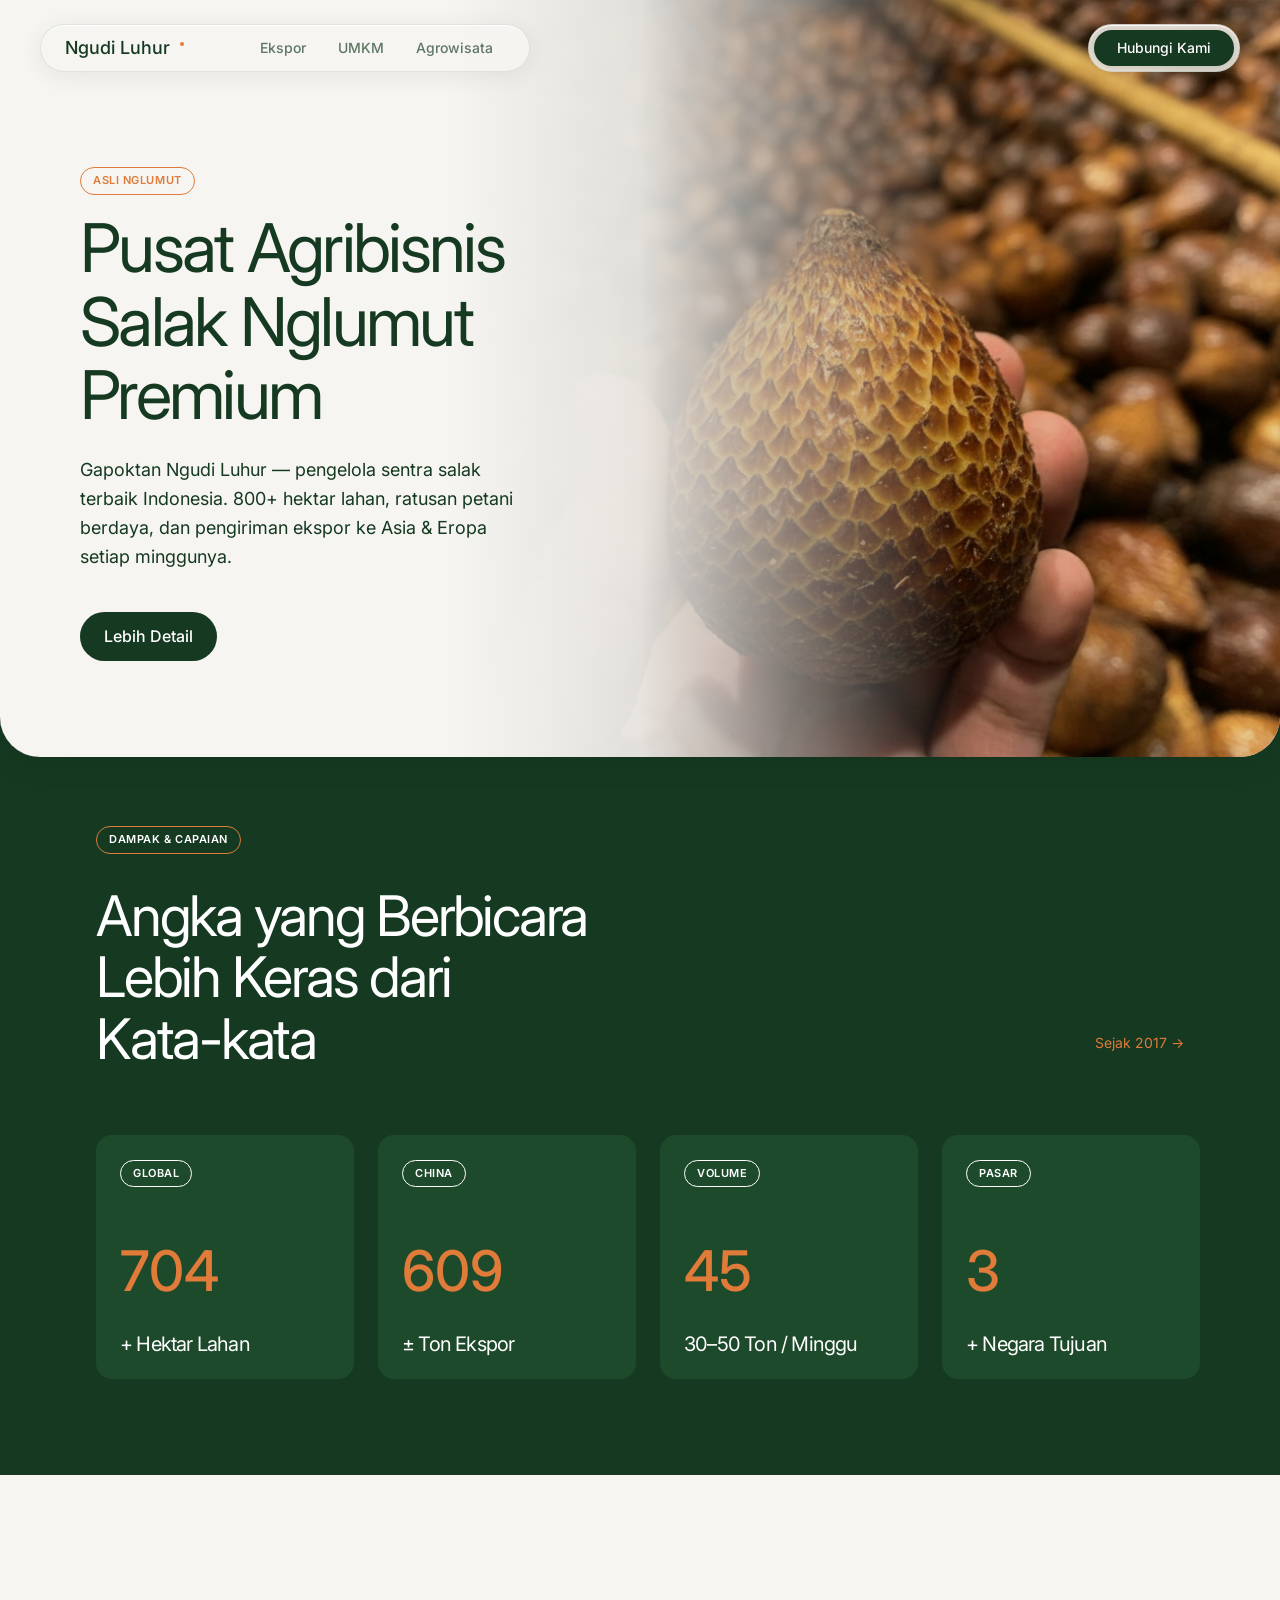
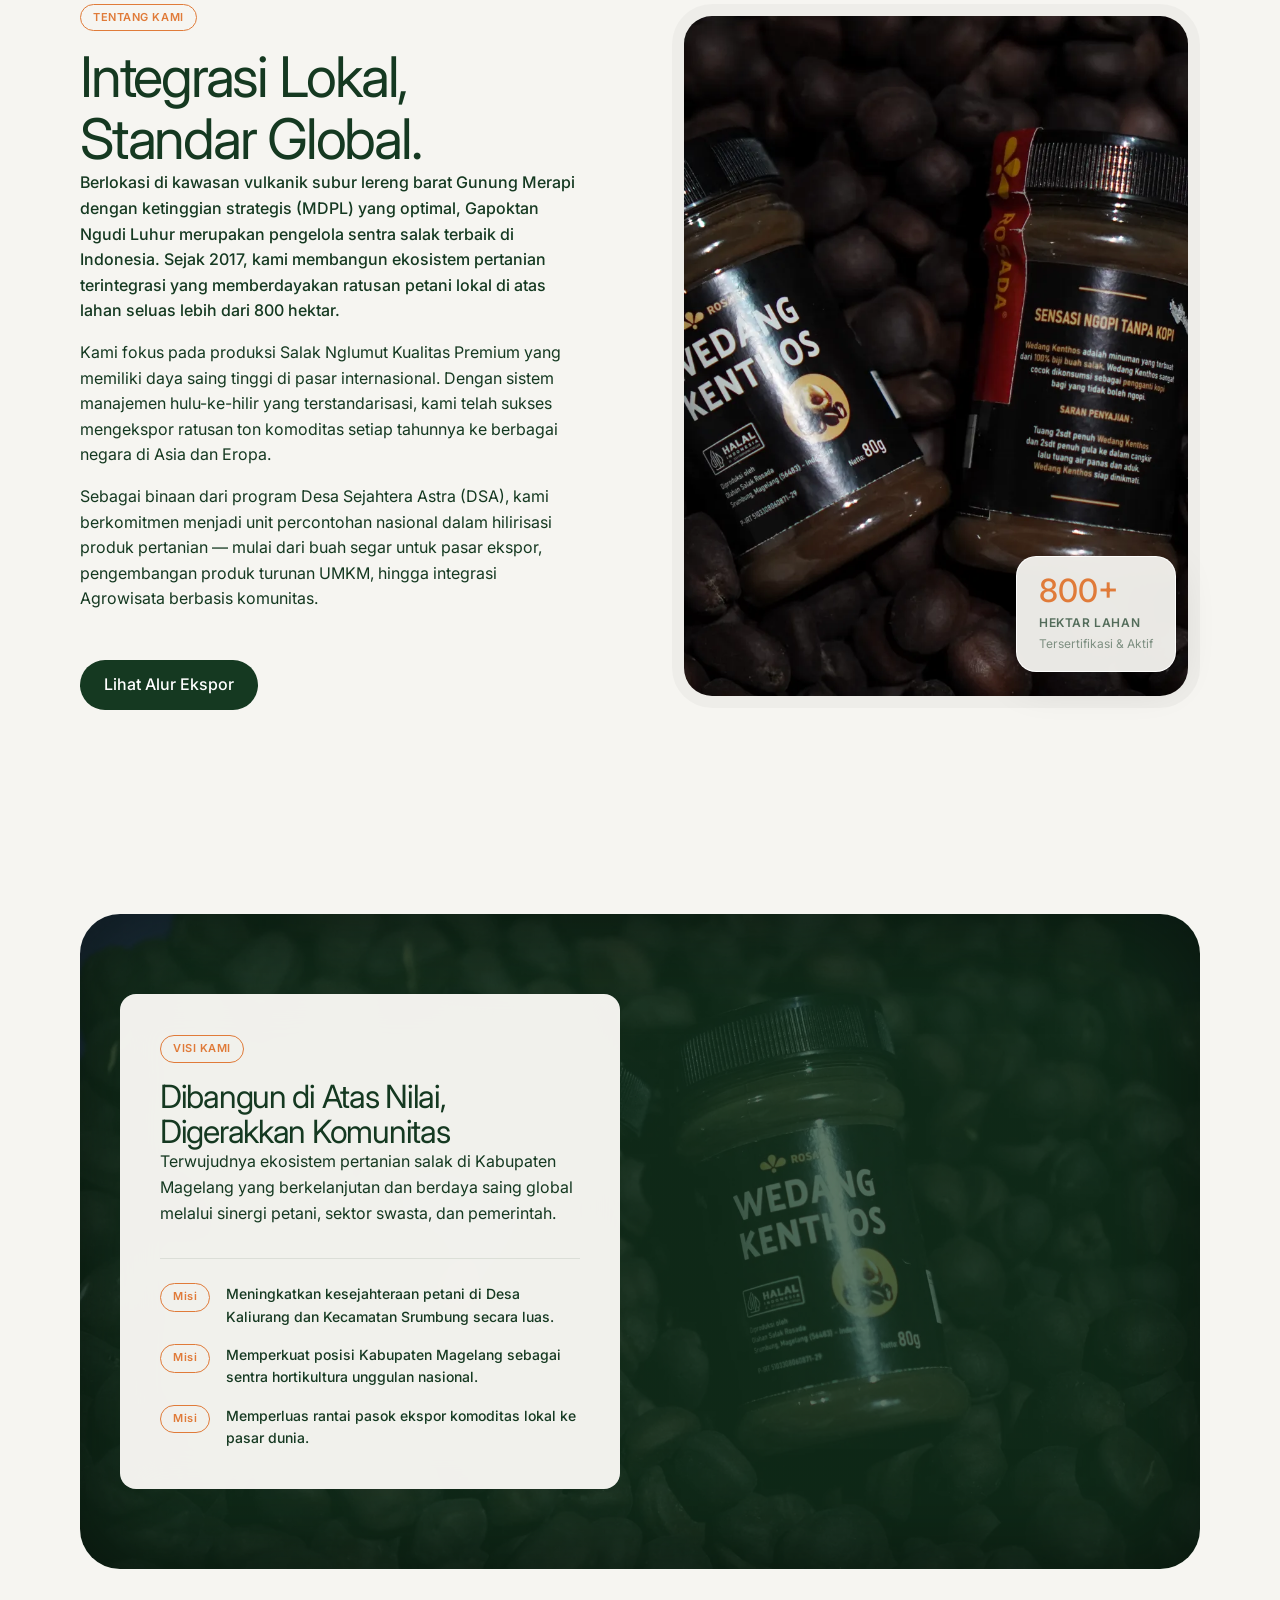
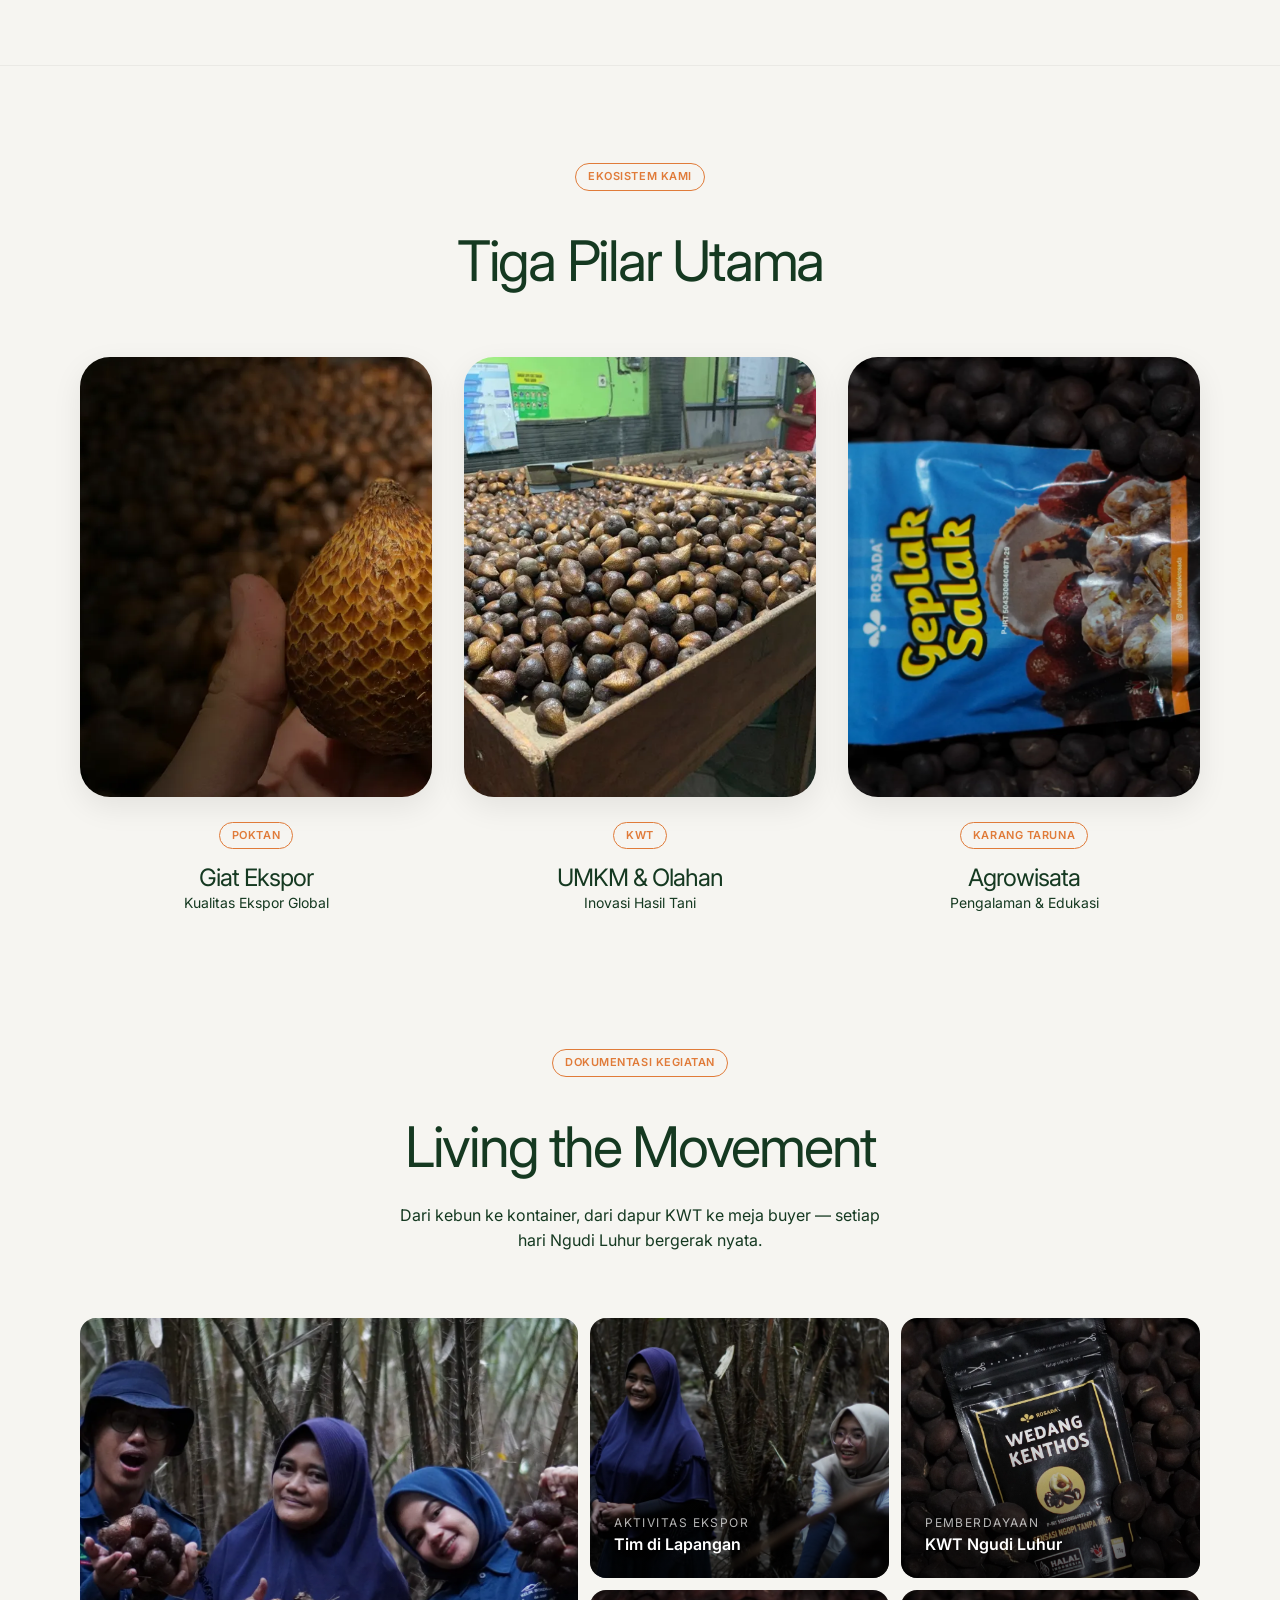
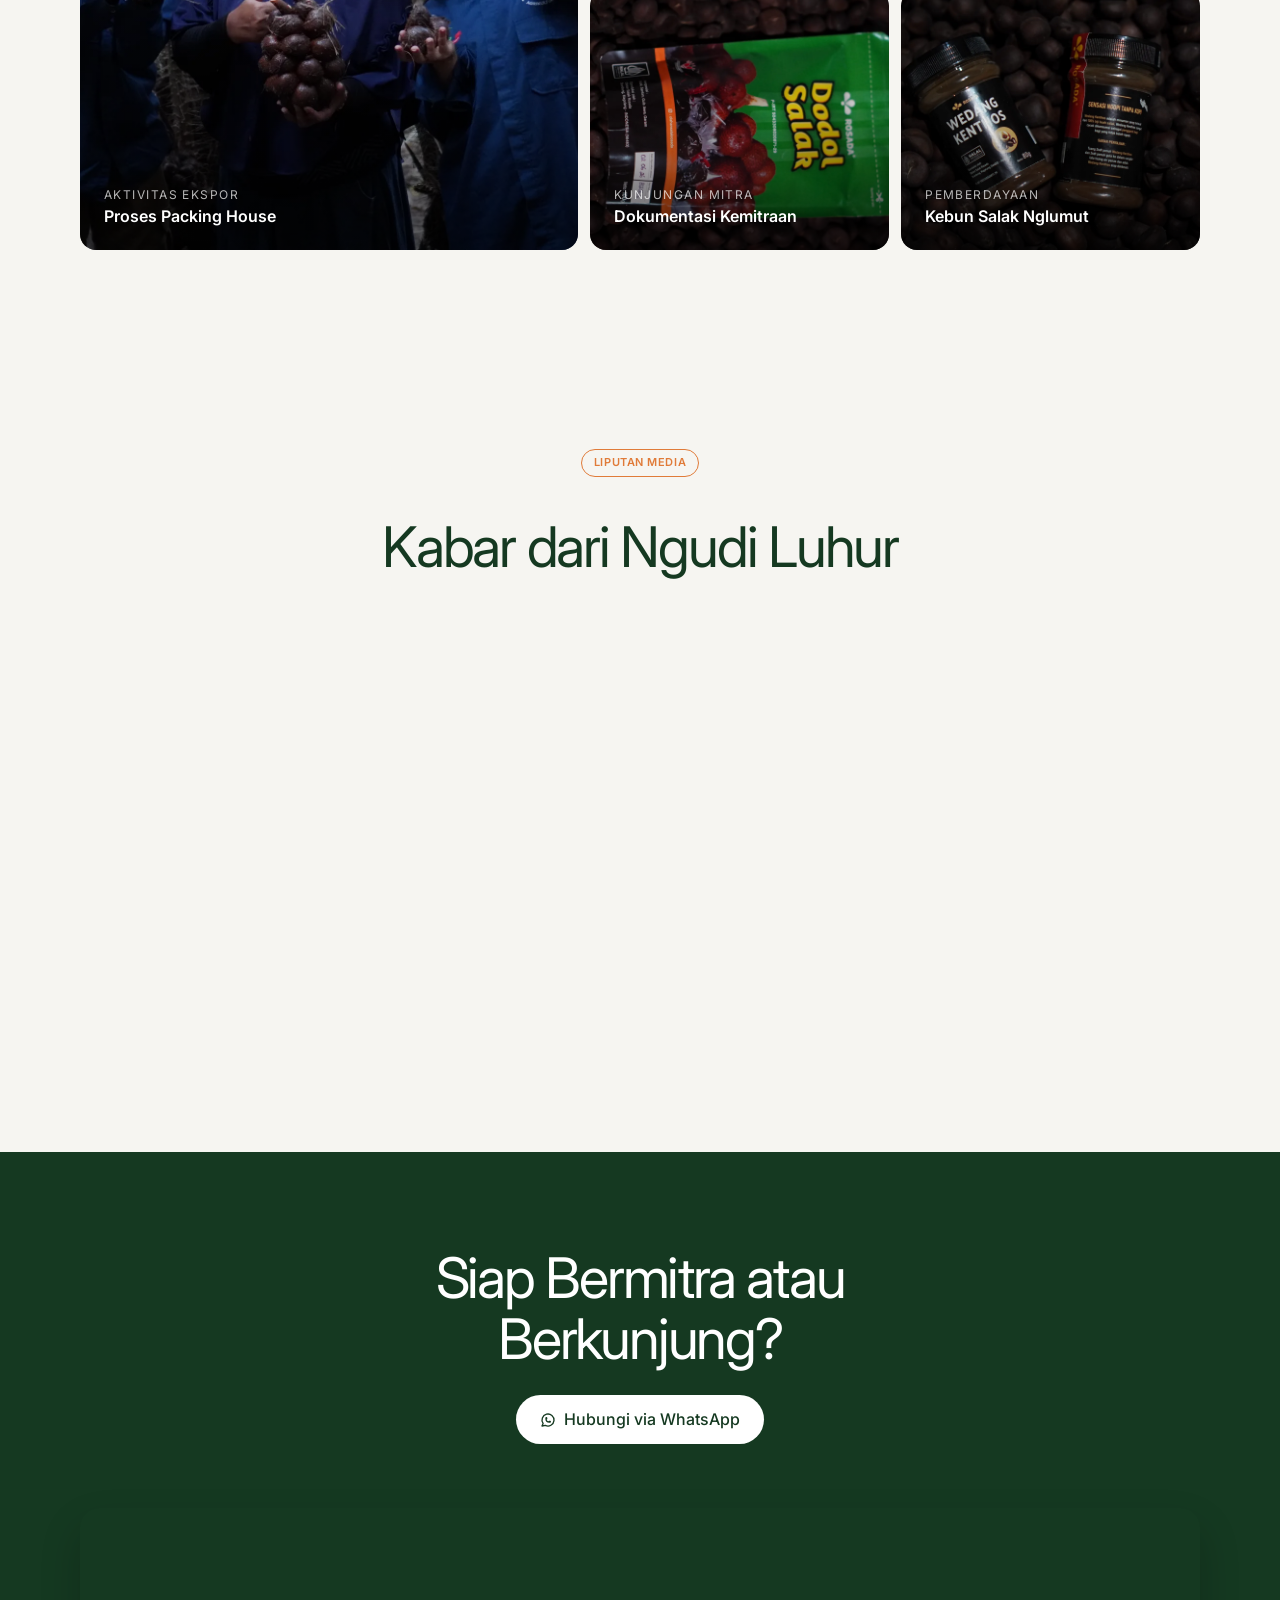
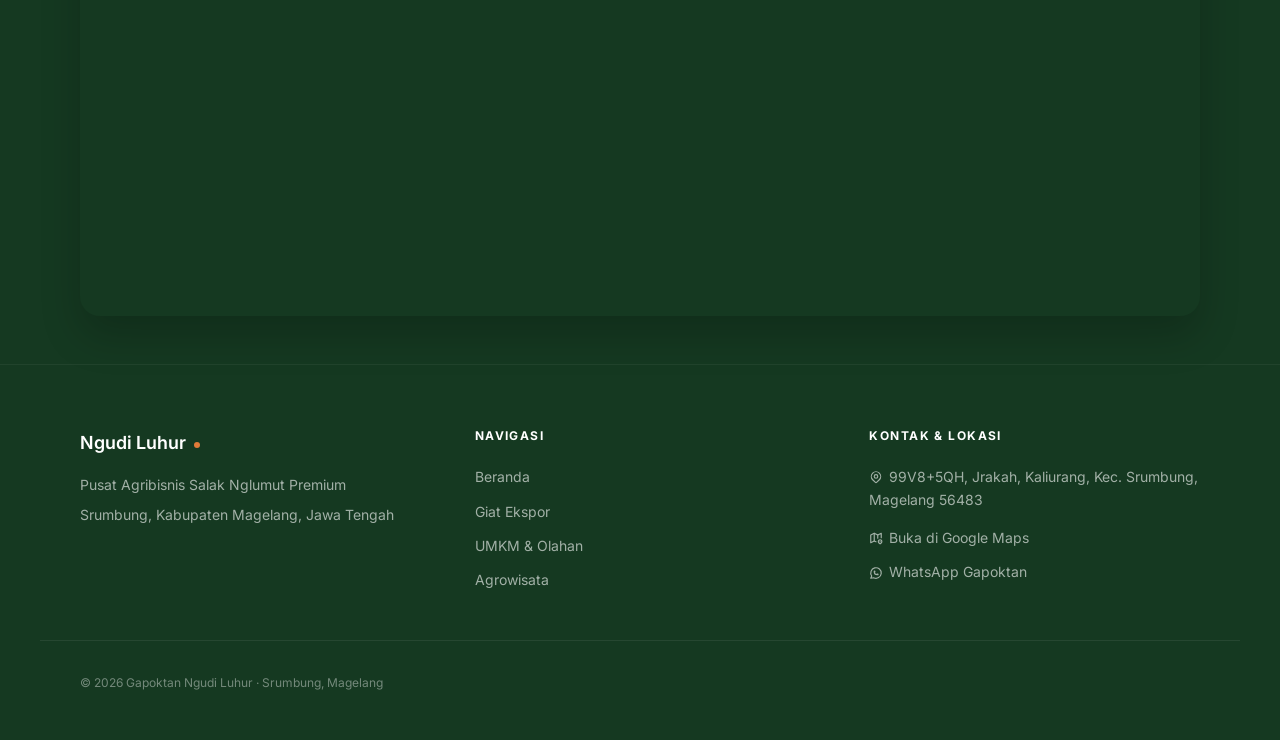
==== index.html @ 20df0667 "update to SPA" ====
<!DOCTYPE html>
<html lang="id">
<head>
    <meta charset="UTF-8">
    <meta name="viewport" content="width=device-width, initial-scale=1.0">
    <title>Gapoktan Ngudi Luhur — Pusat Agribisnis Salak Nglumut Premium</title>
    <meta name="description" content="Gapoktan Ngudi Luhur — pengelola sentra salak Nglumut terbaik Indonesia di lereng Merapi, Srumbung, Magelang. Ekspor, UMKM, dan Agrowisata.">

    <link rel="preconnect" href="https://fonts.googleapis.com">
    <link rel="preconnect" href="https://fonts.gstatic.com" crossorigin>
    <link href="https://fonts.googleapis.com/css2?family=Inter:wght@400;500;600&display=swap" rel="stylesheet">

    <!-- Semua CSS dimuat sekali di sini -->
    <link rel="stylesheet" href="css/tokens.css">
    <link rel="stylesheet" href="css/reset.css">
    <link rel="stylesheet" href="css/global.css">
    <link rel="stylesheet" href="css/components/navbar.css">
    <link rel="stylesheet" href="css/components/footer.css">
    <link rel="stylesheet" href="css/components/ui.css">
    <link rel="stylesheet" href="css/components/icons.css">
    <link rel="stylesheet" href="css/home.css">
    <link rel="stylesheet" href="css/ekspor.css">
    <link rel="stylesheet" href="css/umkm.css">
    <link rel="stylesheet" href="css/agrowisata.css">
</head>
<body>

    <div id="navbar-slot"></div>

    <main id="app"></main>

    <div id="footer-slot"></div>

    <script src="js/main.js"></script>
    <script src="js/counter.js"></script>
    <script src="js/products.js"></script>
    <script src="js/booking.js"></script>
    <script src="js/router.js"></script>
</body>
</html>
---- css/tokens.css ----
:root {
  /* ─── Seed.com Color Palette ───────────────────────── */
  --seed-bg-light   : #f6f5f1; /* The soft off-white background */
  --seed-bg-dark    : #153921; /* The intense dark green background */
  --seed-bg-dark-elevated: #1e4a2c; /* Slightly lighter flat green */
  
  --seed-text-dark  : #153921;
  --seed-text-light : #ffffff;
  
  --seed-primary    : #153921;
  --seed-secondary  : #f6f5f1;

  /* ─── Ngudi Luhur Accents ──────────────────────────── */
  --orange-salak    : #E07B39; /* Keeping but using sparingly */
  
  /* ─── Background ───────────────────────────────────── */
  --bg-page         : var(--seed-bg-light);
  --bg-white        : #ffffff;
  --bg-dark         : var(--seed-bg-dark);

  /* ─── Typography (Strictly Sans-Serif) ─────────────── */
  --font-sans     : 'Inter', system-ui, -apple-system, BlinkMacSystemFont, "Segoe UI", Roboto, "Helvetica Neue", Arial, sans-serif;
  
  --font-display    : var(--font-sans);
  --font-body       : var(--font-sans);

  --text-xs         : 0.75rem;    /* 12px */
  --text-sm         : 0.875rem;   /* 14px */
  --text-base       : 1rem;       /* 16px */
  --text-lg         : 1.125rem;   /* 18px */
  --text-xl         : 1.25rem;    /* 20px */
  --text-2xl        : 1.5rem;     /* 24px */
  --text-3xl        : 2rem;       /* 32px */
  --text-4xl        : 2.5rem;     /* 40px */
  --text-5xl        : 3.5rem;     /* 56px */
  --text-6xl        : clamp(2.5rem, 6vw, 4.2rem); /* Large Hero Titles */

  --leading-tight   : 1.1;
  --leading-normal  : 1.6;
  --tracking-tight  : -0.04em;  /* Tighter tracking for elegance */
  --tracking-wide   : 0.05em;

  --weight-regular  : 400;
  --weight-medium   : 500;
  --weight-semibold : 600;

  /* ─── Spacing ──────────────────────────────────────── */
  --sp-1   : 0.25rem;
  --sp-2   : 0.5rem;
  --sp-3   : 0.75rem;
  --sp-4   : 1rem;
  --sp-6   : 1.5rem;
  --sp-8   : 2rem;
  --sp-10  : 2.5rem;
  --sp-12  : 3rem;
  --sp-16  : 4rem;
  --sp-24  : 6rem;
  --sp-32  : 8rem;

  --container-max   : 1200px;
  --section-py      : clamp(4rem, 8vw, 8rem);
  --section-px      : clamp(1rem, 5vw, 2.5rem);

  /* ─── Border Radius ────────────────────────────────── */
  --radius-sm       : 8px;
  --radius-md       : 16px;
  --radius-lg       : 40px; /* Big rounded corners observed */
  --radius-pill     : 9999px; /* For buttons and navbar */

  /* ─── Transitions ──────────────────────────────────── */
  --transition-fast : 150ms ease;
  --transition-base : 300ms ease;
  --transition-slow : 500ms ease;

  /* ─── Legacy/Compat tokens (dipakai di subpage CSS) ── */
  --green-primary   : #153921;
  --green-dark      : #0d2415;
  --green-light     : #eaf4ee;
  --green-surface   : #d8f3dc;
  --brown-primary   : #6B4226;
  --cream           : #FAF7F2;
  --orange-dark     : #C86B2D;
  --orange-light    : #FDF0E8;
  --text-primary    : var(--seed-text-dark);
  --text-secondary  : #4B5563;
  --text-muted      : #9CA3AF;
  --text-white      : #FFFFFF;
  --bg-page         : var(--seed-bg-light);
  --bg-white        : #ffffff;
  --border-light    : #E5E7EB;
  --border-medium   : #D1D5DB;
  --success         : #16A34A;
  --error           : #DC2626;
  --warning         : #D97706;
  --shadow-sm       : 0 1px 3px rgba(0,0,0,0.08);
  --shadow-md       : 0 4px 16px rgba(0,0,0,0.10);
  --shadow-lg       : 0 8px 32px rgba(0,0,0,0.12);
  --shadow-green    : 0 4px 20px rgba(21,57,33,0.15);
  --font-body       : var(--font-sans);
  --font-display    : var(--font-sans);
  --text-white-muted: rgba(255,255,255,0.65);
  --leading-loose   : 1.85;
  --sp-5            : 1.25rem;
  --sp-20           : 5rem;
  --radius-full     : 9999px;
}
---- css/global.css ----
/* ─── Global Styles (Seed.com Perfect Match) ─────────── */

body {
  font-family: var(--font-body);
  color: var(--seed-text-dark);
  background-color: var(--bg-page);
  overflow-x: hidden;
  -webkit-font-smoothing: antialiased;
}

/* ─── Typography ─────────────────────────────────────── */

h1, h2, h3, h4, .font-display {
  font-family: var(--font-display);
  line-height: var(--leading-tight);
  color: var(--seed-text-dark);
  font-weight: 400;
  letter-spacing: var(--tracking-tight);
}

.text-content {
  color: var(--seed-text-dark);
  line-height: var(--leading-normal);
  font-weight: var(--weight-regular);
}

h1 { font-size: var(--text-6xl); }
h2 { font-size: var(--text-5xl); }
h3 { font-size: var(--text-3xl); }
h4 { font-size: var(--text-xl); }

/* ─── Layout ─────────────────────────────────────────── */

.container {
  width: 100%;
  max-width: var(--container-max);
  margin-left: auto;
  margin-right: auto;
  padding-left: var(--section-px);
  padding-right: var(--section-px);
}

.section {
  padding-top: var(--section-py);
  padding-bottom: var(--section-py);
}

.grid {
  display: grid;
  gap: var(--sp-6);
}

@media (min-width: 768px) {
  .grid-2 { grid-template-columns: repeat(2, 1fr); }
  .grid-3 { grid-template-columns: repeat(3, 1fr); }
  .grid-4 { grid-template-columns: repeat(4, 1fr); }
}

@media (min-width: 1024px) {
  .grid-4-lg { grid-template-columns: repeat(4, 1fr); }
}

/* ─── Utility Classes ────────────────────────────────── */

.text-center { text-align: center; }
.mx-auto { margin-left: auto; margin-right: auto; }

.bg-light  { background-color: var(--seed-bg-light); color: var(--seed-text-dark); }
.bg-white  { background-color: var(--bg-white);     color: var(--seed-text-dark); }
.bg-dark   { background-color: var(--seed-bg-dark); color: var(--seed-text-light); }
.bg-dark h1, .bg-dark h2, .bg-dark h3, .bg-dark h4, .bg-dark p, .bg-dark .text-content {
    color: var(--seed-text-light);
}

.text-salak { color: var(--orange-salak); }

.flex { display: flex; }
.items-center { align-items: center; }
.justify-between { justify-content: space-between; }
.flex-column { flex-direction: column; }
.justify-center { justify-content: center; }

.gap-4 { gap: var(--sp-4); }
.gap-8 { gap: var(--sp-8); }
.gap-12 { gap: var(--sp-12); }
.gap-16 { gap: var(--sp-16); }

/* ─── Helpers ───────────────────────────────────────── */
.mb-2 { margin-bottom: var(--sp-2); }
.mb-4 { margin-bottom: var(--sp-4); }
.mb-6 { margin-bottom: var(--sp-6); }
.mb-8 { margin-bottom: var(--sp-8); }
.mb-12 { margin-bottom: var(--sp-12); }
.mb-16 { margin-bottom: var(--sp-16); }
.mt-16 { margin-top: var(--sp-16); }
.mx-4 { margin-left: var(--sp-4); margin-right: var(--sp-4); }

.w-full { width: 100%; }
.max-w-xl { max-width: 36rem; }
.hidden-mobile { display: none; }

@media (min-width: 1024px) {
    .hidden-mobile { display: flex; }
}

/* ─── Scroll Animations ───────────────────────────────── */

.fade-up {
  opacity: 0;
  transform: translateY(30px);
  transition: opacity var(--transition-slow), transform var(--transition-slow);
}

.fade-up.visible {
  opacity: 1;
  transform: translateY(0);
}

.delay-100 { transition-delay: 100ms; }
.delay-200 { transition-delay: 200ms; }
.delay-300 { transition-delay: 300ms; }

/* ─── Spacing utilities ──────────────────────────────── */
.mt-4  { margin-top: var(--sp-4); }
.mt-6  { margin-top: var(--sp-6); }
.mt-8  { margin-top: var(--sp-8); }
.mt-12 { margin-top: var(--sp-12); }
.mt-16 { margin-top: var(--sp-16); }
.pt-4  { padding-top: var(--sp-4); }
.pb-4  { padding-bottom: var(--sp-4); }
.px-4  { padding-left: var(--sp-4); padding-right: var(--sp-4); }
.py-4  { padding-top: var(--sp-4); padding-bottom: var(--sp-4); }
.pr-8  { padding-right: var(--sp-8); }
.pl-4  { padding-left: var(--sp-4); }
.ms-8  { margin-left: var(--sp-8); }
.p-8   { padding: var(--sp-8); }

/* ─── Typography utilities ───────────────────────────── */
.font-medium   { font-weight: var(--weight-medium); }
.font-semibold { font-weight: var(--weight-semibold); }
.font-bold     { font-weight: 700; }
.text-xs       { font-size: var(--text-xs); }
.text-sm       { font-size: var(--text-sm); }
.text-base     { font-size: var(--text-base); }
.text-lg       { font-size: var(--text-lg); }
.text-xl       { font-size: var(--text-xl); }
.text-2xl      { font-size: var(--text-2xl); }
.text-3xl      { font-size: var(--text-3xl); }
.text-4xl      { font-size: var(--text-4xl); }
.text-5xl      { font-size: var(--text-5xl); }
.text-6xl      { font-size: var(--text-6xl); }
.text-white    { color: #ffffff; }
.uppercase     { text-transform: uppercase; }
.tracking-widest { letter-spacing: 0.12em; }
.leading-tight { line-height: var(--leading-tight); }
.opacity-40    { opacity: 0.4; }
.opacity-60    { opacity: 0.6; }
.opacity-80    { opacity: 0.8; }
.text-left     { text-align: left; }
.text-right    { text-align: right; }
.italic        { font-style: italic; }

/* ─── Flex/Layout utilities ──────────────────────────── */
.items-start   { align-items: flex-start; }
.items-end     { align-items: flex-end; }
.flex-wrap     { flex-wrap: wrap; }
.gap-3         { gap: var(--sp-3); }
.gap-6         { gap: var(--sp-6); }
.self-start    { align-self: flex-start; }

/* ─── Sizing utilities ───────────────────────────────── */
.w-full  { width: 100%; }
.h-full  { height: 100%; }
.max-w-2xl { max-width: 42rem; }
.max-w-3xl { max-width: 52rem; }

/* ─── Border utilities ───────────────────────────────── */
.rounded    { border-radius: var(--radius-sm); }
.rounded-lg { border-radius: var(--radius-lg); }

/* ─── Display utilities ──────────────────────────────── */
.block       { display: block; }
.inline-block { display: inline-block; }

/* ─── Accessibility ──────────────────────────────────── */
@media (prefers-reduced-motion: reduce) {
  *, *::before, *::after {
    animation-duration: 0.01ms !important;
    transition-duration: 0.01ms !important;
  }
}
---- css/components/navbar.css ----
/* ─── Navbar ─────────────────────────────────────────── */

.header {
    position: fixed;
    top: 0;
    left: 0;
    width: 100%;
    z-index: 1000;
    padding: var(--sp-6) var(--section-px);
    pointer-events: none;
}

.nav-container {
    display: flex;
    align-items: center;
    justify-content: space-between;
    width: 100%;
    padding: 0;
}

/* ─── Floating Pill — Premium Dark Glass (default / bg-dark sections) */
.nav-pill {
    pointer-events: auto;
    background: rgba(12, 12, 12, 0.3);
    backdrop-filter: blur(24px) saturate(180%);
    -webkit-backdrop-filter: blur(24px) saturate(180%);
    border: 1px solid rgba(255, 255, 255, 0.14);
    border-radius: var(--radius-pill);
    display: flex;
    align-items: center;
    height: 48px;
    padding: 0 var(--sp-6);
    box-shadow: 0 4px 24px rgba(0, 0, 0, 0.18),
                inset 0 1px 0 rgba(255, 255, 255, 0.12);
    transition: background 0.35s ease,
                border-color 0.35s ease,
                box-shadow 0.35s ease;
}

.nav-pill-left { gap: var(--sp-8); }
.nav-pill-right {
    gap: var(--sp-4);
    padding: 5px;
}

/* ─── Logo ───────────────────────────────────────────── */
.logo {
    font-family: var(--font-sans);
    font-size: var(--text-lg);
    font-weight: var(--weight-semibold);
    color: #fff;
    display: flex;
    align-items: center;
    gap: var(--sp-2);
    transition: opacity 0.2s ease;
}

.logo:hover { opacity: 0.8; }

/* ─── Nav Links ──────────────────────────────────────── */
.nav-list {
    display: none;
    gap: var(--sp-2);
}

@media (min-width: 1024px) {
    .nav-list { display: flex; }
}

.nav-link {
    font-family: var(--font-sans);
    font-size: var(--text-sm);
    font-weight: var(--weight-medium);
    color: rgba(255, 255, 255, 0.8);
    position: relative;
    padding: 6px 12px;
    border-radius: var(--radius-pill);
    transition: color 0.2s ease;
}

/* Glass pill highlight on hover */
.nav-link::before {
    content: '';
    position: absolute;
    inset: 0;
    border-radius: var(--radius-pill);
    background: rgba(255, 255, 255, 0.2);
    border: 1px solid rgba(255, 255, 255, 0.32);
    box-shadow: 0 0 16px rgba(255, 255, 255, 0.1),
                inset 0 1px 0 rgba(255, 255, 255, 0.3);
    opacity: 0;
    transform: scale(0.75);
    transition: opacity 0.25s ease,
                transform 0.3s cubic-bezier(0.34, 1.56, 0.64, 1);
    pointer-events: none;
}

.nav-link:hover {
    color: #fff;
}

.nav-link:hover::before,
.nav-link.active::before {
    opacity: 1;
    transform: scale(1);
}

.nav-link.active {
    color: #fff;
    font-weight: var(--weight-semibold);
}

/* ─── CTA Button ─────────────────────────────────────── */
.nav-cta-text {
    font-family: var(--font-sans);
    font-size: var(--text-sm);
    font-weight: var(--weight-medium);
    color: rgba(255, 255, 255, 0.82);
    padding-left: 10px;
}

.nav-btn {
    position: relative;
    overflow: hidden;
    display: flex;
    align-items: center;
    align-self: stretch;   /* fills pill height minus the 5px padding */
    background: rgba(255, 255, 255, 0.15);
    color: #fff;
    border: 1px solid rgba(255, 255, 255, 0.35);
    padding: 0 22px;       /* horizontal breathing room */
    border-radius: var(--radius-pill);
    font-size: var(--text-sm);
    font-weight: var(--weight-medium);
    white-space: nowrap;
    transition: background 0.25s ease,
                border-color 0.25s ease,
                box-shadow 0.25s ease,
                transform 0.2s ease;
}

/* Shimmer sweep */
.nav-btn::before {
    content: '';
    position: absolute;
    top: -50%;
    left: -80%;
    width: 60%;
    height: 200%;
    background: linear-gradient(
        105deg,
        transparent,
        rgba(255, 255, 255, 0.32),
        transparent
    );
    transform: skewX(-20deg);
    transition: left 0.55s ease;
    pointer-events: none;
}

.nav-btn:hover::before {
    left: 130%;
}

.nav-btn:hover {
    background: rgba(255, 255, 255, 0.3);
    border-color: rgba(255, 255, 255, 0.65);
    box-shadow: 0 0 28px rgba(255, 255, 255, 0.18),
                0 4px 12px rgba(0, 0, 0, 0.08),
                inset 0 1px 0 rgba(255, 255, 255, 0.38);
    transform: translateY(-1px);
}

/* ─── Hamburger (Mobile) ─────────────────────────────── */
.menu-toggle {
    pointer-events: auto;
    display: flex;
    flex-direction: column;
    gap: 5px;
    z-index: 1001;
    background: rgba(12, 12, 12, 0.3);
    backdrop-filter: blur(24px) saturate(180%);
    -webkit-backdrop-filter: blur(24px) saturate(180%);
    border: 1px solid rgba(255, 255, 255, 0.14);
    border-radius: 50%;
    width: 48px;
    height: 48px;
    align-items: center;
    justify-content: center;
    box-shadow: 0 4px 24px rgba(0, 0, 0, 0.18),
                inset 0 1px 0 rgba(255, 255, 255, 0.12);
    transition: background 0.35s ease,
                border-color 0.35s ease,
                box-shadow 0.35s ease;
}

.menu-toggle span {
    display: block;
    width: 20px;
    height: 2px;
    background: #fff;
    border-radius: 2px;
    transition: transform 0.3s ease, opacity 0.2s ease, background 0.3s ease;
    transform-origin: center;
}

@media (min-width: 1024px) {
    .menu-toggle { display: none; }
}

/* ─── Hamburger → X ──────────────────────────────────── */
.menu-toggle.open span:first-child {
    transform: translateY(7px) rotate(45deg);
}
.menu-toggle.open span:last-child {
    transform: translateY(-7px) rotate(-45deg);
}

/* ─── On Light Section — frosted cream glass ─────────── */
.header.on-light .nav-pill {
    background: rgba(246, 245, 241, 0.86);
    border-color: rgba(21, 57, 33, 0.1);
    box-shadow: 0 4px 24px rgba(0, 0, 0, 0.07),
                inset 0 1px 0 rgba(255, 255, 255, 0.95);
}

.header.on-light .logo,
.header.on-light .nav-cta-text {
    color: var(--seed-text-dark);
}

.header.on-light .nav-link {
    color: rgba(21, 57, 33, 0.68);
}

.header.on-light .nav-link::before {
    background: rgba(21, 57, 33, 0.09);
    border-color: rgba(21, 57, 33, 0.2);
    box-shadow: 0 0 12px rgba(21, 57, 33, 0.05),
                inset 0 1px 0 rgba(255, 255, 255, 0.6);
}

.header.on-light .nav-link:hover,
.header.on-light .nav-link.active {
    color: var(--seed-text-dark);
}

.header.on-light .nav-btn {
    background: var(--seed-text-dark);
    color: #fff;
    border-color: transparent;
    box-shadow: 0 2px 10px rgba(21, 57, 33, 0.18);
}

.header.on-light .nav-btn::before {
    background: linear-gradient(
        105deg,
        transparent,
        rgba(255, 255, 255, 0.18),
        transparent
    );
}

.header.on-light .nav-btn:hover {
    background: var(--green-dark);
    border-color: transparent;
    box-shadow: 0 6px 24px rgba(21, 57, 33, 0.42);
    transform: translateY(-1px);
}

.header.on-light .menu-toggle {
    background: rgba(246, 245, 241, 0.86);
    border-color: rgba(21, 57, 33, 0.1);
    box-shadow: 0 4px 16px rgba(0, 0, 0, 0.07),
                inset 0 1px 0 rgba(255, 255, 255, 0.95);
}

.header.on-light .menu-toggle span {
    background: var(--seed-text-dark);
}

/* ─── Mobile Menu Overlay ────────────────────────────── */
.menu-overlay {
    display: none;
    position: fixed;
    inset: 0;
    background: rgba(0, 0, 0, 0.45);
    z-index: 998;
    opacity: 0;
    transition: opacity 0.3s ease;
}

.menu-overlay.visible {
    display: block;
    opacity: 1;
}

/* ─── Mobile Slide-out Menu ──────────────────────────── */
.mobile-menu {
    position: fixed;
    top: 0;
    right: 0;
    width: 280px;
    height: 100dvh;
    background: var(--seed-bg-light);
    z-index: 999;
    display: flex;
    flex-direction: column;
    padding: 100px var(--sp-8) var(--sp-8);
    gap: var(--sp-2);
    transform: translateX(100%);
    transition: transform 0.35s cubic-bezier(0.4, 0, 0.2, 1);
}

.mobile-menu.open {
    transform: translateX(0);
}

.mobile-nav-link {
    font-size: var(--text-lg);
    font-weight: var(--weight-medium);
    color: var(--seed-text-dark);
    padding: var(--sp-3) 0;
    border-bottom: 1px solid var(--border-light);
    transition: color 0.2s ease, padding-left 0.2s ease;
    letter-spacing: var(--tracking-tight);
}

.mobile-nav-link:hover {
    color: var(--green-primary);
    padding-left: var(--sp-2);
}

.mobile-nav-link.active {
    color: var(--green-primary);
    font-weight: var(--weight-semibold);
}

.mobile-nav-cta {
    margin-top: auto;
    background: var(--seed-text-dark);
    color: #fff;
    padding: var(--sp-4) var(--sp-6);
    border-radius: var(--radius-pill);
    font-size: var(--text-base);
    font-weight: var(--weight-medium);
    text-align: center;
    transition: opacity 0.2s ease, transform 0.15s ease;
}

.mobile-nav-cta:hover {
    opacity: 0.85;
    transform: scale(1.01);
}

@media (min-width: 1024px) {
    .mobile-menu,
    .menu-overlay {
        display: none !important;
    }
}
---- css/components/footer.css ----
/* ─── Footer (Seed-Inspired) ─────────────────────────── */

.footer {
  background-color: var(--bg-dark);
  color: var(--text-white);
  padding: var(--sp-20) 0 var(--sp-10);
  font-family: var(--font-body);
}

.footer-grid {
  display: grid;
  gap: var(--sp-12);
}

@media (min-width: 768px) {
  .footer-grid {
    grid-template-columns: 1.5fr 1fr 1fr 1.5fr;
  }
}

.footer-brand .logo {
  color: white;
  margin-bottom: var(--sp-4);
  font-size: var(--text-2xl);
}

.footer-desc {
  color: var(--text-white-muted);
  font-size: var(--text-sm);
  line-height: var(--leading-loose);
  max-width: 300px;
}

.footer-title {
  font-family: var(--font-body); /* Footers usually use clean sans for titles in this style */
  font-size: var(--text-xs);
  font-weight: var(--weight-bold);
  text-transform: uppercase;
  letter-spacing: 0.15em;
  margin-bottom: var(--sp-6);
  color: white;
}

.footer-links {
  display: flex;
  flex-direction: column;
  gap: var(--sp-3);
}

.footer-link {
  color: var(--text-white-muted);
  font-size: var(--text-sm);
  transition: color var(--transition-fast);
}

.footer-link:hover {
  color: white;
}

.footer-contact-item {
  display: flex;
  gap: var(--sp-3);
  margin-bottom: var(--sp-4);
}

.footer-contact-icon {
  flex-shrink: 0;
  width: 20px;
  color: var(--green-light);
}

.footer-contact-text {
  font-size: var(--text-sm);
  color: var(--text-white-muted);
}

.footer-bottom {
  margin-top: var(--sp-20);
  padding-top: var(--sp-8);
  border-top: 1px solid rgba(255, 255, 255, 0.1);
  display: flex;
  flex-direction: column;
  gap: var(--sp-4);
  align-items: center;
  justify-content: space-between;
}

@media (min-width: 768px) {
  .footer-bottom {
    flex-direction: row;
  }
}

.copyright {
  font-size: var(--text-xs);
  color: var(--text-white-muted);
}

.footer-legal {
  display: flex;
  gap: var(--sp-6);
}

.footer-legal-link {
  font-size: var(--text-xs);
  color: var(--text-white-muted);
}
/* ─── Partners Section ─────────────────────────────── */
.footer-partners {
  margin-top: var(--sp-8);
  display: flex;
  align-items: center;
  gap: var(--sp-6);
}

.footer-partner-logo {
  height: 30px;
  opacity: 0.8;
  filter: brightness(0) invert(1);
}
---- css/components/ui.css ----
/* ─── Base UI Components (Seed Perfect Match) ────────── */

/* ─── Buttons ────────────────────────────────────────── */

.btn {
  display: inline-flex;
  align-items: center;
  justify-content: center;
  padding: 12px 24px;
  border-radius: var(--radius-pill);
  font-family: var(--font-sans);
  font-size: var(--text-base);
  font-weight: var(--weight-medium);
  position: relative;
  overflow: hidden;
  cursor: pointer;
  text-decoration: none;
  transition: background-color var(--transition-base),
              color var(--transition-base),
              border-color var(--transition-base),
              box-shadow var(--transition-base),
              transform 0.22s cubic-bezier(0.34, 1.56, 0.64, 1),
              opacity var(--transition-base);
}

/* Shimmer sweep — all buttons */
.btn::before {
  content: '';
  position: absolute;
  top: -50%;
  left: -80%;
  width: 55%;
  height: 200%;
  background: linear-gradient(105deg, transparent, rgba(255,255,255,0.26), transparent);
  transform: skewX(-20deg);
  transition: left 0.6s ease;
  pointer-events: none;
}

.btn:hover::before {
  left: 135%;
}

.btn-primary {
  background-color: var(--seed-primary);
  color: var(--seed-text-light);
}

.btn-primary:hover {
  transform: translateY(-2px);
  box-shadow: 0 8px 24px rgba(21, 57, 33, 0.38);
}

.btn-salak {
  background-color: var(--orange-salak);
  color: #fff;
}

.btn-salak:hover {
  background-color: #c96b30;
  transform: translateY(-2px);
  box-shadow: 0 8px 24px rgba(224, 123, 57, 0.42);
}

.btn-outline {
  background-color: transparent;
  color: var(--seed-text-dark);
  border: 1px solid var(--seed-text-dark);
}

.btn-outline:hover {
  background-color: var(--seed-text-dark);
  color: var(--seed-text-light);
  transform: translateY(-2px);
  box-shadow: 0 8px 24px rgba(21, 57, 33, 0.3);
}

.btn-link {
  padding: 0;
  border-radius: 0;
  background: transparent;
  color: var(--seed-text-dark);
  border-bottom: 1px solid currentColor;
  font-weight: var(--weight-medium);
  overflow: visible;
}

.btn-link::before { display: none; }

.btn-link:hover {
  color: var(--orange-salak);
  border-bottom-color: var(--orange-salak);
  opacity: 1;
}

.btn-link-white {
    color: var(--seed-text-light);
}

.btn-sm {
    padding: 8px 16px;
    font-size: var(--text-sm);
}

/* ─── Tiny Outline Labels (Seed style) ───────────────── */

.label-pill {
  display: inline-block;
  padding: 4px 12px;
  border-radius: var(--radius-pill);
  font-family: var(--font-sans);
  font-size: 11px;
  font-weight: var(--weight-semibold);
  border: 1px solid var(--orange-salak);    
  letter-spacing: var(--tracking-wide);
  color: var(--orange-salak);
  margin-bottom: var(--sp-4);
}

.label-pill.white {
    color: var(--seed-text-light);
}

/* ─── Cards (Seed's Product Card Style) ──────────────── */

.card {
  background-color: transparent;
  border-radius: var(--radius-md);
  overflow: hidden;
  position: relative;
  --card-accent: var(--orange-salak);
  transition: background var(--transition-base),
              transform 0.4s cubic-bezier(0.34, 1.2, 0.64, 1),
              box-shadow 0.4s ease;
  padding: var(--sp-6);
  border: 1px solid rgba(0,0,0,0.05);
}

/* Slide-in accent bar from below — the "slide reveal" */
.card::after {
  content: '';
  position: absolute;
  bottom: 0;
  left: 0;
  right: 0;
  height: 4px;
  border-radius: 0 0 var(--radius-md) var(--radius-md);
  background: var(--card-accent);
  transform: translateY(4px);
  transition: transform 0.45s cubic-bezier(0.34, 1.56, 0.64, 1);
  pointer-events: none;
}

.card:hover::after {
  transform: translateY(0);
}

.card.solid {
    background-color: var(--seed-bg-light);
    border: none;
    --card-accent: var(--seed-text-dark);
}

.card.dark {
    background-color: var(--seed-bg-dark-elevated);
    border: none;
    color: var(--seed-text-light);
    box-shadow: none;
    --card-accent: var(--orange-salak);
}

.card:hover {
  background-color: rgba(0,0,0,0.03);
  transform: translateY(-10px);
  box-shadow: 0 16px 40px rgba(0,0,0,0.1);
}

.card.solid:hover {
    background-color: #eae8e1;
    transform: translateY(-10px);
    box-shadow: 0 16px 44px rgba(0,0,0,0.12);
}

.card.dark:hover {
    background-color: rgba(255,255,255, 0.1);
    transform: translateY(-10px);
    box-shadow: 0 20px 56px rgba(0,0,0,0.45);
}

.card-image-wrap {
  aspect-ratio: 1 / 1; /* square for products */
  overflow: hidden;
  display: flex;
  justify-content: center;
  align-items: center;
  border-radius: var(--radius-sm);
  margin-bottom: var(--sp-6);
}

.card-image-wrap img {
  width: 100%;
  height: 100%;
  object-fit: contain; /* Like product shots */
  transition: transform var(--transition-slow);
}

.card:hover .card-image-wrap img {
  transform: scale(1.05);
}

.card-body {
  padding: 0;
}

/* ─── View Transitions (page navigation) ─────────────── */

@keyframes _vt-in {
  from { opacity: 0; translate: 0 10px; }
}
@keyframes _vt-out {
  to   { opacity: 0; translate: 0 -6px; }
}

::view-transition-old(root) {
  animation: 150ms ease-in  both _vt-out;
}
::view-transition-new(root) {
  animation: 220ms ease-out both _vt-in;
}

@media (prefers-reduced-motion: reduce) {
  ::view-transition-old(root),
  ::view-transition-new(root) { animation: none; }
}
---- css/components/icons.css ----
/* ─── Icon System (Tabler Icons via mask-image) ─────── */
/* Menggunakan CSS mask agar icon mewarisi warna parent  */

.icon {
    display: inline-block;
    width: 1em;
    height: 1em;
    background-color: currentColor;
    -webkit-mask-size: contain;
    mask-size: contain;
    -webkit-mask-repeat: no-repeat;
    mask-repeat: no-repeat;
    -webkit-mask-position: center;
    mask-position: center;
    vertical-align: -0.15em;
    flex-shrink: 0;
}

.icon-whatsapp       { -webkit-mask-image: url('../../images/icons/whatsapp.svg');    mask-image: url('../../images/icons/whatsapp.svg'); }
.icon-plant          { -webkit-mask-image: url('../../images/icons/plant.svg');        mask-image: url('../../images/icons/plant.svg'); }
.icon-award          { -webkit-mask-image: url('../../images/icons/award.svg');        mask-image: url('../../images/icons/award.svg'); }
.icon-shield-check   { -webkit-mask-image: url('../../images/icons/shield-check.svg'); mask-image: url('../../images/icons/shield-check.svg'); }
.icon-leaf           { -webkit-mask-image: url('../../images/icons/leaf.svg');         mask-image: url('../../images/icons/leaf.svg'); }
.icon-packages       { -webkit-mask-image: url('../../images/icons/packages.svg');     mask-image: url('../../images/icons/packages.svg'); }
.icon-temperature    { -webkit-mask-image: url('../../images/icons/temperature.svg');  mask-image: url('../../images/icons/temperature.svg'); }
.icon-tree           { -webkit-mask-image: url('../../images/icons/tree.svg');         mask-image: url('../../images/icons/tree.svg'); }
.icon-calendar       { -webkit-mask-image: url('../../images/icons/calendar.svg');     mask-image: url('../../images/icons/calendar.svg'); }
.icon-calendar-check { -webkit-mask-image: url('../../images/icons/calendar-check.svg'); mask-image: url('../../images/icons/calendar-check.svg'); }
.icon-wheat          { -webkit-mask-image: url('../../images/icons/wheat.svg');        mask-image: url('../../images/icons/wheat.svg'); }
.icon-apple          { -webkit-mask-image: url('../../images/icons/apple.svg');        mask-image: url('../../images/icons/apple.svg'); }
.icon-building       { -webkit-mask-image: url('../../images/icons/building.svg');     mask-image: url('../../images/icons/building.svg'); }
.icon-shopping-bag   { -webkit-mask-image: url('../../images/icons/shopping-bag.svg'); mask-image: url('../../images/icons/shopping-bag.svg'); }
.icon-coffee         { -webkit-mask-image: url('../../images/icons/coffee.svg');       mask-image: url('../../images/icons/coffee.svg'); }
.icon-map-pin        { -webkit-mask-image: url('../../images/icons/map-pin.svg');      mask-image: url('../../images/icons/map-pin.svg'); }
.icon-map            { -webkit-mask-image: url('../../images/icons/map.svg');          mask-image: url('../../images/icons/map.svg'); }
---- css/home.css ----
/* ─── Homepage Specific Styles (Seed Perfect Match) ──── */


/* ─── [S1] Hero Section ─────────────────────────────── */

.hero {
  position: relative;
  background-color: var(--seed-bg-light);
  border-bottom-left-radius: var(--radius-lg);
  border-bottom-right-radius: var(--radius-lg);
  padding-top: calc(var(--sp-24) + 70px);
  padding-bottom: var(--sp-24);
  z-index: 2;
  box-shadow: 0 10px 30px rgba(0, 0, 0, 0.05);
  overflow: hidden;
}

.hero::after {
  content: "";
  position: absolute;
  inset: 0;
  background-image: url('../assets/images/section1.png');
  background-size: cover;
  background-position: right center;
  z-index: -2;
}

.hero::before {
  content: "";
  position: absolute;
  inset: 0;
  background: linear-gradient(90deg, var(--seed-bg-light) 35%, rgba(246, 245, 241, 0.9) 50%, rgba(246, 245, 241, 0) 75%);
  z-index: -1;
}

.hero-layout,
.hero-content {
  position: relative;
  z-index: 2;
}

.hero-layout {
  display: block;
}

.hero-content {
  max-width: 650px;
}

.hero-title {
  margin-bottom: var(--sp-6);
  font-size: var(--text-6xl);
  line-height: var(--leading-tight);
}

.hero-subtitle {
  margin-bottom: var(--sp-10);
  font-size: var(--text-lg);
  max-width: 450px;
}

.hero-actions {
  display: flex;
  align-items: center;
  gap: var(--sp-6);
  flex-wrap: wrap;
}

.hero .hero-image-wrap {
  display: none !important;
}

/* About section image column */
.about .hero-image-wrap {
  display: flex;
  position: relative;
  align-items: flex-start;
}

.about .hero-image-wrap img {
  width: 100%;
  aspect-ratio: 3 / 4;
  object-fit: cover;
  border-radius: 40px;
}

.about-float-badge {
  position: absolute;
  bottom: 36px;
  right: 24px;
  background: rgba(246, 245, 241, 0.95);
  backdrop-filter: blur(20px);
  -webkit-backdrop-filter: blur(20px);
  border: 1px solid rgba(255, 255, 255, 0.9);
  border-radius: 20px;
  padding: 18px 22px;
  box-shadow: 0 12px 40px rgba(0, 0, 0, 0.12);
  min-width: 140px;
}

@media (max-width: 1023px) {
  .about .hero-image-wrap {
    display: none;
  }
}

/* ─── [S2] Impact Section ────────────────────────────── */
.impact {
  background-color: var(--seed-bg-dark);
  padding-top: var(--sp-32);
  padding-bottom: var(--sp-24);
  margin-top: -60px;
  z-index: 1;
  position: relative;
}

.impact-header h2 {
  color: var(--seed-text-light);
}

.counter-item {
  color: var(--seed-text-light);
  margin-bottom: var(--sp-6);
}

.counter-number {
  font-family: var(--font-display);
  font-size: var(--text-5xl);
  font-weight: var(--weight-medium);
  margin-bottom: var(--sp-2);
}

.counter-label {
  font-size: var(--text-sm);
  color: rgba(255, 255, 255, 0.8);
}

/* ─── [S3] About Section ────────────────────────────── */
.about {
  background-color: var(--bg-page);
}

.image-stack img {
  border-radius: var(--radius-sm);
}

/* ─── [S4] Portal Sections ──────────────────────────── */
.portals {
  background-color: var(--bg-page);
  border-top: 1px solid rgba(0, 0, 0, 0.05);
}

/* ─── [S5.5] Living the Movement ─────────────────────── */
.movement-grid {
    display: grid;
    grid-template-columns: 1fr 1fr;
    gap: var(--sp-3);
}

@media (min-width: 768px) {
    .movement-grid {
        grid-template-columns: 5fr 3fr 3fr;
        grid-template-rows: 260px 260px;
    }
    .movement-large {
        grid-row: span 2;
    }
}

.movement-item {
    position: relative;
    border-radius: var(--radius-md);
    overflow: hidden;
    min-height: 200px;
    background-size: cover;
    background-position: center;
}

@media (min-width: 768px) {
    .movement-item { min-height: unset; }
}

.movement-item::after {
    content: '';
    position: absolute;
    inset: 0;
    background: linear-gradient(to top, rgba(0,0,0,0.62) 0%, transparent 55%);
    pointer-events: none;
}

.movement-label {
    position: absolute;
    bottom: 0;
    left: 0;
    right: 0;
    padding: var(--sp-5) var(--sp-6);
    color: #fff;
    z-index: 2;
}

/* ─── [S6] Media ────────────────────────────────────── */
.media {
  background-color: var(--bg-page);
}
---- css/ekspor.css ----
/* ─── Ekspor Page Specific Styles ─────────────────────── */

/* ─── Hero ──────────────────────────────────────────── */
.ekspor-hero {
    position: relative;
    min-height: 90vh;
    display: flex;
    align-items: flex-end;
    padding-bottom: var(--sp-24);
    background: url('../images/hero/DSC04963 (1).webp') center/cover no-repeat;
}

.ekspor-hero-overlay {
    position: absolute;
    inset: 0;
    background: linear-gradient(
        to right,
        rgba(15, 40, 22, 0.82) 40%,
        rgba(15, 40, 22, 0.35) 100%
    );
}

.ekspor-hero-content {
    position: relative;
    z-index: 2;
    padding-top: 140px;
}

/* ─── 4-Step Cards ───────────────────────────────────── */
.step-number {
    font-size: var(--text-4xl);
    font-weight: 700;
    color: var(--orange-salak);
    line-height: 1;
    letter-spacing: var(--tracking-tight);
}

/* ─── Country List ───────────────────────────────────── */
.ekspor-country-list {
    display: flex;
    flex-direction: column;
    gap: var(--sp-6);
}

.ekspor-country {
    display: flex;
    align-items: center;
    gap: var(--sp-4);
}

.country-flag {
    flex-shrink: 0;
    width: 40px;
    height: 28px;
    object-fit: cover;
    border-radius: 6px;
}

/* ─── Gallery ────────────────────────────────────────── */
.ekspor-gallery {
    display: grid;
    grid-template-columns: 1fr;
    gap: var(--sp-4);
    border-radius: var(--radius-lg);
    overflow: hidden;
}

@media (min-width: 768px) {
    .ekspor-gallery {
        grid-template-columns: 3fr 2fr;
        height: 520px;
    }
}

.ekspor-gallery-main {
    overflow: hidden;
    border-radius: var(--radius-md);
}

.ekspor-gallery-main img {
    width: 100%;
    height: 100%;
    object-fit: cover;
    transition: transform var(--transition-slow);
}

.ekspor-gallery-main:hover img {
    transform: scale(1.03);
}

.ekspor-gallery-grid {
    display: grid;
    grid-template-columns: 1fr 1fr;
    gap: var(--sp-4);
}

.ekspor-gallery-grid img {
    width: 100%;
    height: 100%;
    object-fit: cover;
    border-radius: var(--radius-md);
    transition: transform var(--transition-slow);
}

.ekspor-gallery-grid img:hover {
    transform: scale(1.03);
}

/* ─── Utility ────────────────────────────────────────── */
.hover-opacity { transition: opacity var(--transition-fast); }
.hover-opacity:hover { opacity: 1 !important; }
---- css/umkm.css ----
/* ─── UMKM Page Specific Styles ─────────────────────── */

/* ─── Hero ──────────────────────────────────────────── */
.umkm-hero {
    position: relative;
    min-height: 85vh;
    display: flex;
    align-items: flex-end;
    padding-bottom: var(--sp-24);
    background: url('../images/umkm/product_3.webp') center/cover no-repeat;
}

.umkm-hero-overlay {
    position: absolute;
    inset: 0;
    background: linear-gradient(
        to right,
        rgba(60, 30, 10, 0.82) 40%,
        rgba(60, 30, 10, 0.3) 100%
    );
}

.umkm-hero-content {
    position: relative;
    z-index: 2;
    padding-top: 140px;
}

/* ─── KWT Quote ──────────────────────────────────────── */
.kwt-quote {
    border-left: 3px solid var(--orange-salak);
    padding-left: var(--sp-6);
    margin-top: var(--sp-6);
}

.kwt-quote p {
    font-style: italic;
    color: var(--text-secondary);
    font-size: var(--text-sm);
    line-height: var(--leading-normal);
}

/* ─── Catalog Filters ────────────────────────────────── */
.catalog-filters {
    display: flex;
    justify-content: center;
    margin-bottom: var(--sp-12);
}

.btn-filter {
    background: transparent;
    border: none;
    font-family: var(--font-body);
    font-size: var(--text-xs);
    font-weight: var(--weight-semibold);
    text-transform: uppercase;
    letter-spacing: 0.1em;
    padding: 8px 20px;
    color: var(--text-muted);
    cursor: pointer;
    transition: color var(--transition-fast);
    position: relative;
}

.btn-filter.active {
    color: var(--green-primary);
}

.btn-filter.active::after {
    content: '';
    position: absolute;
    bottom: 0;
    left: 50%;
    transform: translateX(-50%);
    width: 20px;
    height: 2px;
    background-color: var(--green-primary);
    border-radius: 2px;
}

.btn-filter:hover {
    color: var(--text-primary);
}

/* ─── Product Card ───────────────────────────────────── */
.product-card .card-body {
    text-align: center;
}

.product-price {
    font-weight: var(--weight-semibold);
    color: var(--green-primary);
    display: block;
    margin-bottom: var(--sp-3);
    font-size: var(--text-base);
}

.btn-green {
    background: var(--green-primary);
    color: #fff;
    padding: 8px 20px;
    border-radius: var(--radius-pill);
    font-size: var(--text-sm);
    font-weight: var(--weight-medium);
    transition: opacity var(--transition-fast);
    display: inline-block;
}

.btn-green:hover {
    opacity: 0.85;
}


/* ─── Featured Product Section ───────────────────────── */
.umkm-featured {
    position: relative;
    background: url('../images/umkm/product_3.webp') center/cover no-repeat;
    padding: var(--sp-24) 0;
}

.umkm-featured-overlay {
    position: absolute;
    inset: 0;
    background: rgba(245, 239, 230, 0.92);
}

.umkm-featured-card {
    position: relative;
    z-index: 2;
    max-width: 580px;
    background: #fff;
    padding: var(--sp-12);
    border-radius: var(--radius-lg);
    box-shadow: 0 24px 80px rgba(0,0,0,0.12);
}

/* ─── Order Steps ────────────────────────────────────── */
.umkm-step-circle {
    width: 64px;
    height: 64px;
    border-radius: 50%;
    background: var(--seed-bg-dark);
    color: #fff;
    display: flex;
    align-items: center;
    justify-content: center;
    font-size: var(--text-xl);
    font-weight: 700;
    margin: 0 auto;
    letter-spacing: var(--tracking-tight);
}
---- css/agrowisata.css ----
/* ─── Agrowisata Page Specific Styles ─────────────────── */

/* ─── Hero ──────────────────────────────────────────── */
.agro-hero {
    position: relative;
    min-height: 90vh;
    display: flex;
    align-items: flex-end;
    padding-bottom: var(--sp-24);
    background: url('../images/hero/DSC04999.webp') center/cover no-repeat;
}

.agro-hero-overlay {
    position: absolute;
    inset: 0;
    background: linear-gradient(
        to right,
        rgba(15, 50, 30, 0.88) 40%,
        rgba(15, 50, 30, 0.40) 100%
    );
}

.agro-hero-content {
    position: relative;
    z-index: 2;
    padding-top: 140px;
}

/* ─── Feature List (inside package cards) ────────────── */
.agro-feature-list {
    list-style: none;
    display: flex;
    flex-direction: column;
    gap: var(--sp-3);
    margin: 0;
    padding: 0;
}

.agro-feature-list li {
    font-size: var(--text-sm);
    color: rgba(255, 255, 255, 0.72);
    padding-left: var(--sp-5);
    position: relative;
}

.agro-feature-list li::before {
    content: '✓';
    position: absolute;
    left: 0;
    color: var(--orange-salak);
    font-weight: 700;
}

/* ─── Gallery Grid ───────────────────────────────────── */
.agro-gallery {
    display: grid;
    grid-template-columns: 1fr 1fr;
    gap: var(--sp-4);
}

@media (min-width: 768px) {
    .agro-gallery {
        grid-template-columns: repeat(3, 1fr);
        grid-template-rows: 260px 260px;
        height: 540px;
    }

    .agro-gallery-large {
        grid-column: span 2;
        grid-row: span 2;
    }
}

.agro-gallery-item {
    position: relative;
    overflow: hidden;
    border-radius: var(--radius-md);
    background: var(--border-medium);
}

.agro-gallery-item img {
    width: 100%;
    height: 100%;
    object-fit: cover;
    display: block;
    transition: transform var(--transition-slow);
}

.agro-gallery-item:hover img {
    transform: scale(1.05);
}

/* ─── Gallery Caption Overlay ────────────────────────── */
.agro-gallery-caption {
    position: absolute;
    bottom: 0;
    left: 0;
    right: 0;
    padding: var(--sp-6) var(--sp-5) var(--sp-4);
    background: linear-gradient(
        to top,
        rgba(0, 0, 0, 0.72) 0%,
        transparent 100%
    );
    color: #fff;
    transform: translateY(100%);
    transition: transform var(--transition-base);
}

.agro-gallery-item:hover .agro-gallery-caption {
    transform: translateY(0);
}

/* ─── Booking Layout ─────────────────────────────────── */
.agro-booking-wrap {
    display: grid;
    grid-template-columns: 1fr;
    gap: var(--sp-12);
    align-items: start;
}

@media (min-width: 768px) {
    .agro-booking-wrap {
        grid-template-columns: 1fr 1.6fr;
        gap: var(--sp-16);
    }
}

/* ─── Booking Left Panel ─────────────────────────────── */
.booking-divider {
    display: flex;
    align-items: center;
    gap: var(--sp-4);
    margin: var(--sp-8) 0 var(--sp-6);
}
.booking-divider::before,
.booking-divider::after {
    content: '';
    flex: 1;
    height: 1px;
    background: rgba(255,255,255,0.1);
}
.booking-divider span {
    font-size: 0.72rem;
    color: rgba(255,255,255,0.35);
    letter-spacing: 0.04em;
    white-space: nowrap;
}

.booking-wa-btn {
    display: flex;
    align-items: center;
    gap: var(--sp-4);
    background: rgba(255,255,255,0.06);
    border: 1px solid rgba(255,255,255,0.1);
    border-radius: 14px;
    padding: var(--sp-4) var(--sp-6);
    color: #fff;
    text-decoration: none;
    transition: background var(--transition-fast), border-color var(--transition-fast);
}
.booking-wa-btn:hover {
    background: rgba(255,255,255,0.1);
    border-color: rgba(255,255,255,0.2);
}
.booking-wa-btn .icon {
    flex-shrink: 0;
    color: #4ADE80;
}
.booking-wa-label {
    display: block;
    font-size: var(--text-sm);
    font-weight: 600;
}
.booking-wa-hint {
    display: block;
    font-size: 0.7rem;
    color: rgba(255,255,255,0.45);
    margin-top: 2px;
}

/* ─── Booking Form Card ──────────────────────────────── */
.booking-form-card {
    background: var(--seed-bg-light);
    border-radius: 20px;
    padding: var(--sp-10);
    box-shadow: 0 32px 80px rgba(0,0,0,0.35);
}

/* ─── Field System ───────────────────────────────────── */
.field-wrap {
    margin-bottom: var(--sp-6);
}
.field-row {
    display: grid;
    grid-template-columns: 1fr 1fr;
    gap: var(--sp-4);
    margin-bottom: var(--sp-6);
}

.field-label {
    display: block;
    font-size: 0.72rem;
    font-weight: 600;
    letter-spacing: 0.01em;
    color: rgba(21,57,33,0.55);
    margin-bottom: 7px;
    transition: color var(--transition-fast);
}
.field-optional {
    font-weight: 400;
    color: rgba(21,57,33,0.35);
}
.field-wrap:focus-within .field-label {
    color: var(--green-primary);
}

.field-input {
    width: 100%;
    padding: 13px 16px;
    background: rgba(21,57,33,0.04);
    border: 1.5px solid rgba(21,57,33,0.1);
    border-radius: 11px;
    font-family: var(--font-body);
    font-size: var(--text-sm);
    color: var(--text-primary);
    transition: border-color var(--transition-fast), background var(--transition-fast), box-shadow var(--transition-fast);
    -webkit-appearance: none;
    appearance: none;
}
.field-input::placeholder {
    color: rgba(21,57,33,0.25);
}
.field-input:focus {
    outline: none;
    background: #fff;
    border-color: var(--green-primary);
    box-shadow: 0 0 0 3px rgba(21,57,33,0.08);
}

/* Select */
.field-select-wrap {
    position: relative;
}
.field-select {
    padding-right: 42px;
    cursor: pointer;
}
.field-chevron {
    position: absolute;
    right: 14px;
    top: 50%;
    transform: translateY(-50%);
    color: rgba(21,57,33,0.4);
    pointer-events: none;
    display: flex;
}

/* Phone field */
.field-phone-wrap {
    position: relative;
    display: flex;
    align-items: center;
}
.field-phone-prefix {
    position: absolute;
    left: 16px;
    font-size: var(--text-sm);
    font-weight: 600;
    color: rgba(21,57,33,0.5);
    pointer-events: none;
    z-index: 1;
}
.field-phone-input {
    padding-left: 46px;
}

/* Textarea */
textarea.field-input {
    resize: none;
    min-height: 88px;
    line-height: var(--leading-normal);
}

/* Submit button */
.btn-book {
    display: flex;
    align-items: center;
    justify-content: center;
    gap: var(--sp-3);
    width: 100%;
    padding: 15px var(--sp-8);
    margin-top: var(--sp-4);
    background: var(--green-primary);
    color: #fff;
    border: none;
    border-radius: 11px;
    font-family: var(--font-body);
    font-size: var(--text-sm);
    font-weight: 600;
    letter-spacing: 0.01em;
    cursor: pointer;
    transition: background var(--transition-fast), transform var(--transition-fast);
}
.btn-book:hover {
    background: #1e4a2c;
}
.btn-book:active {
    transform: scale(0.99);
}
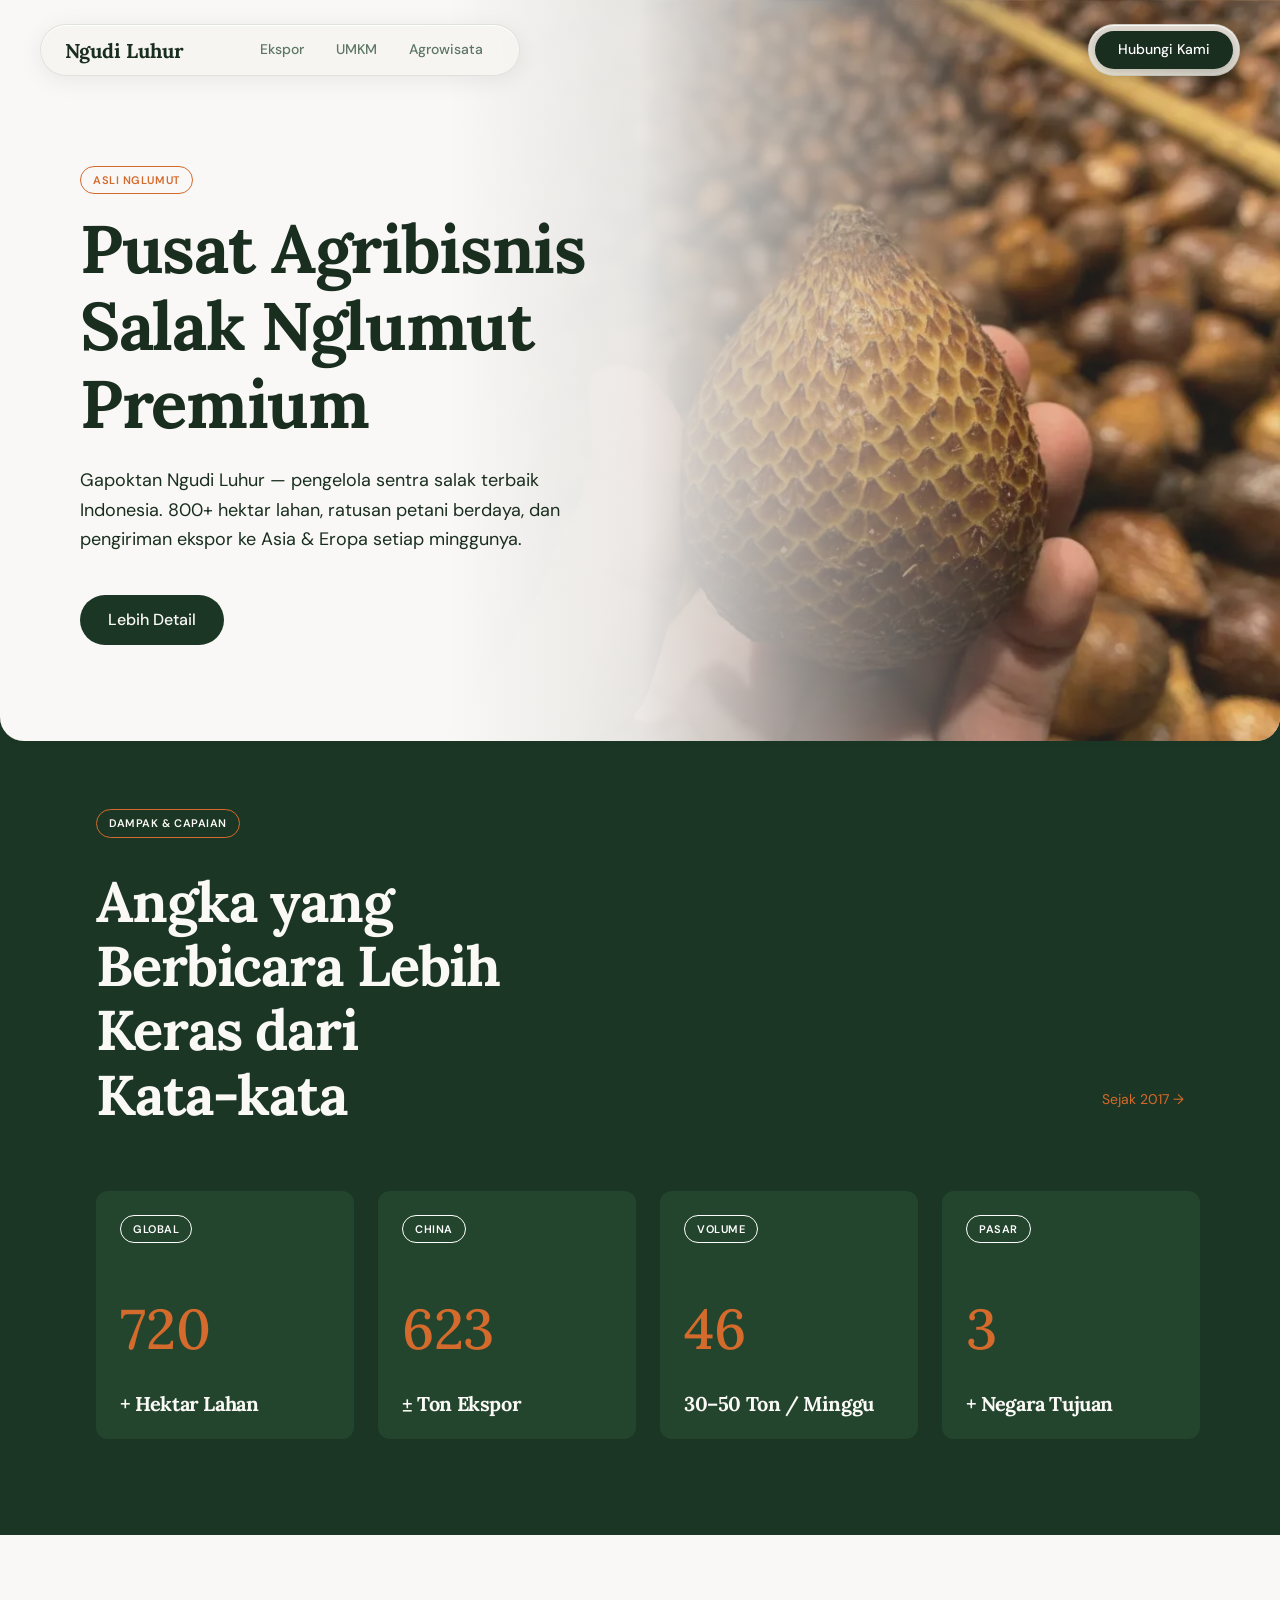
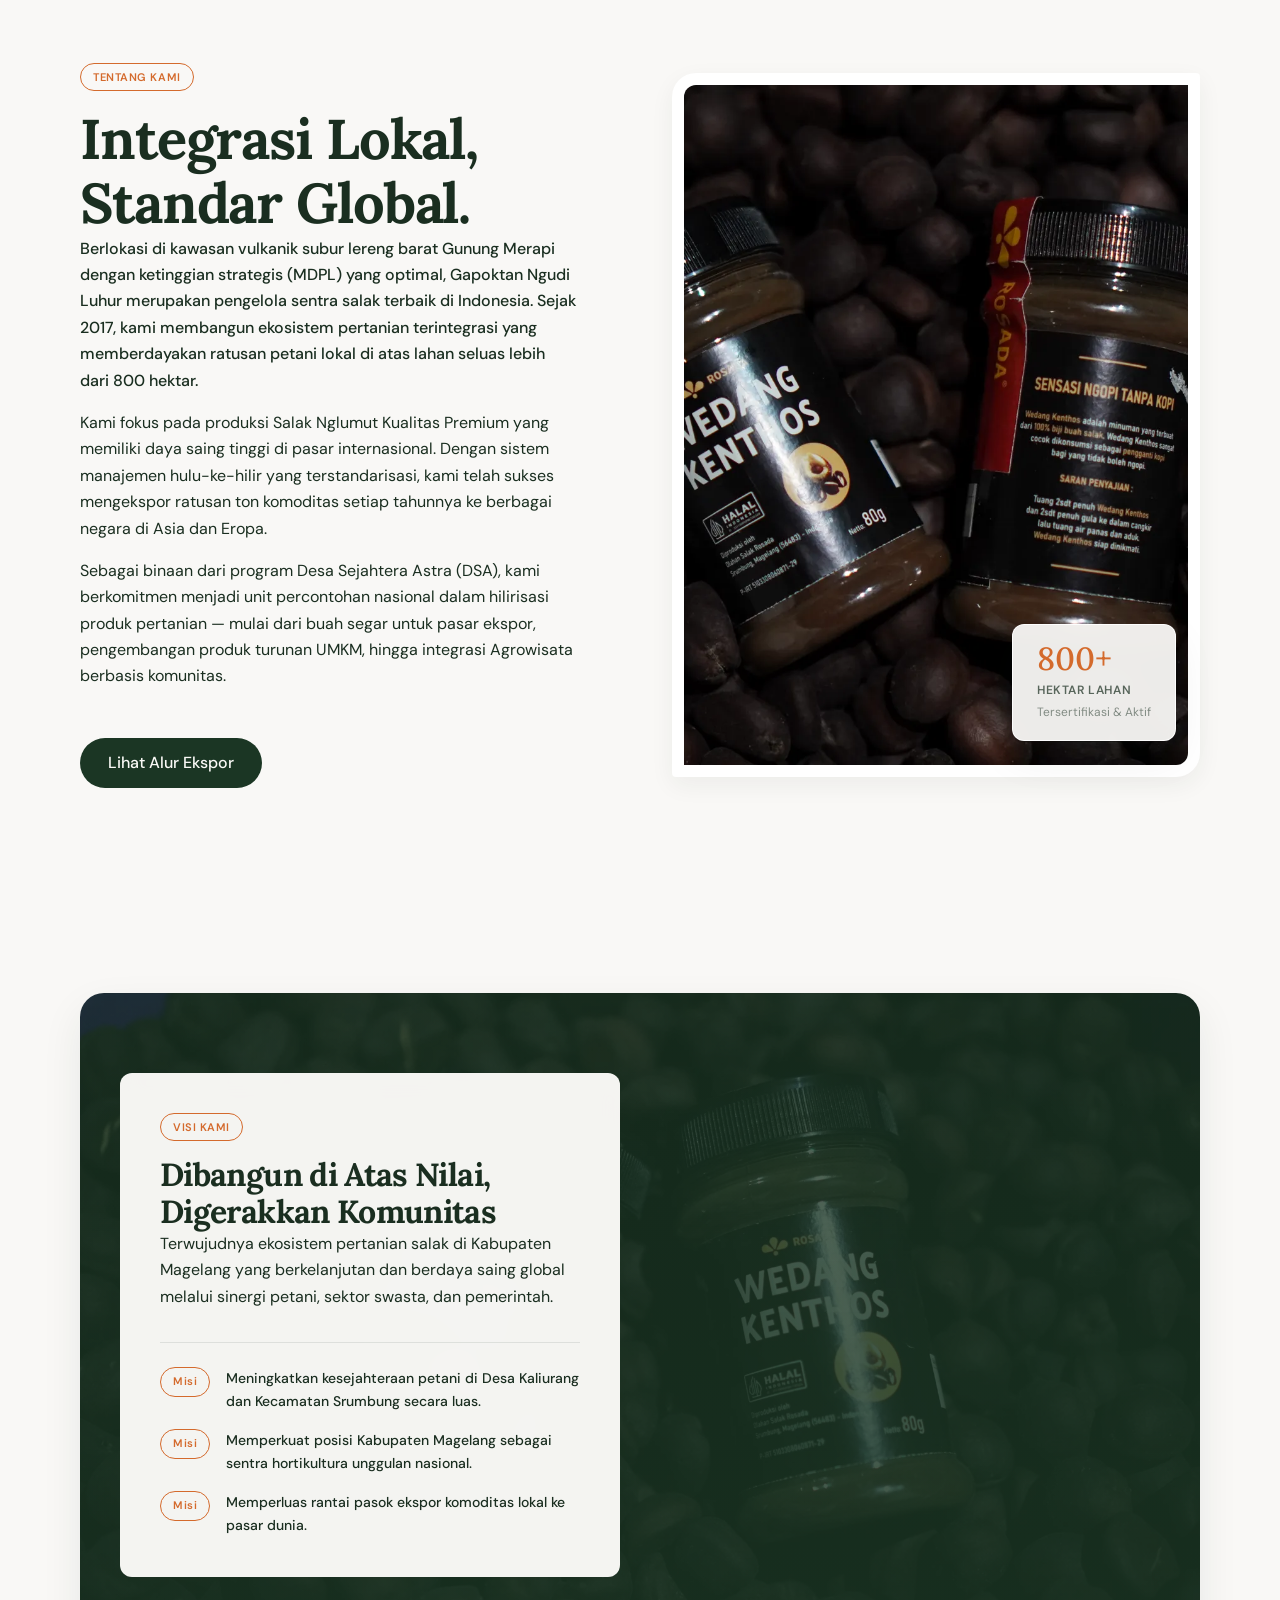
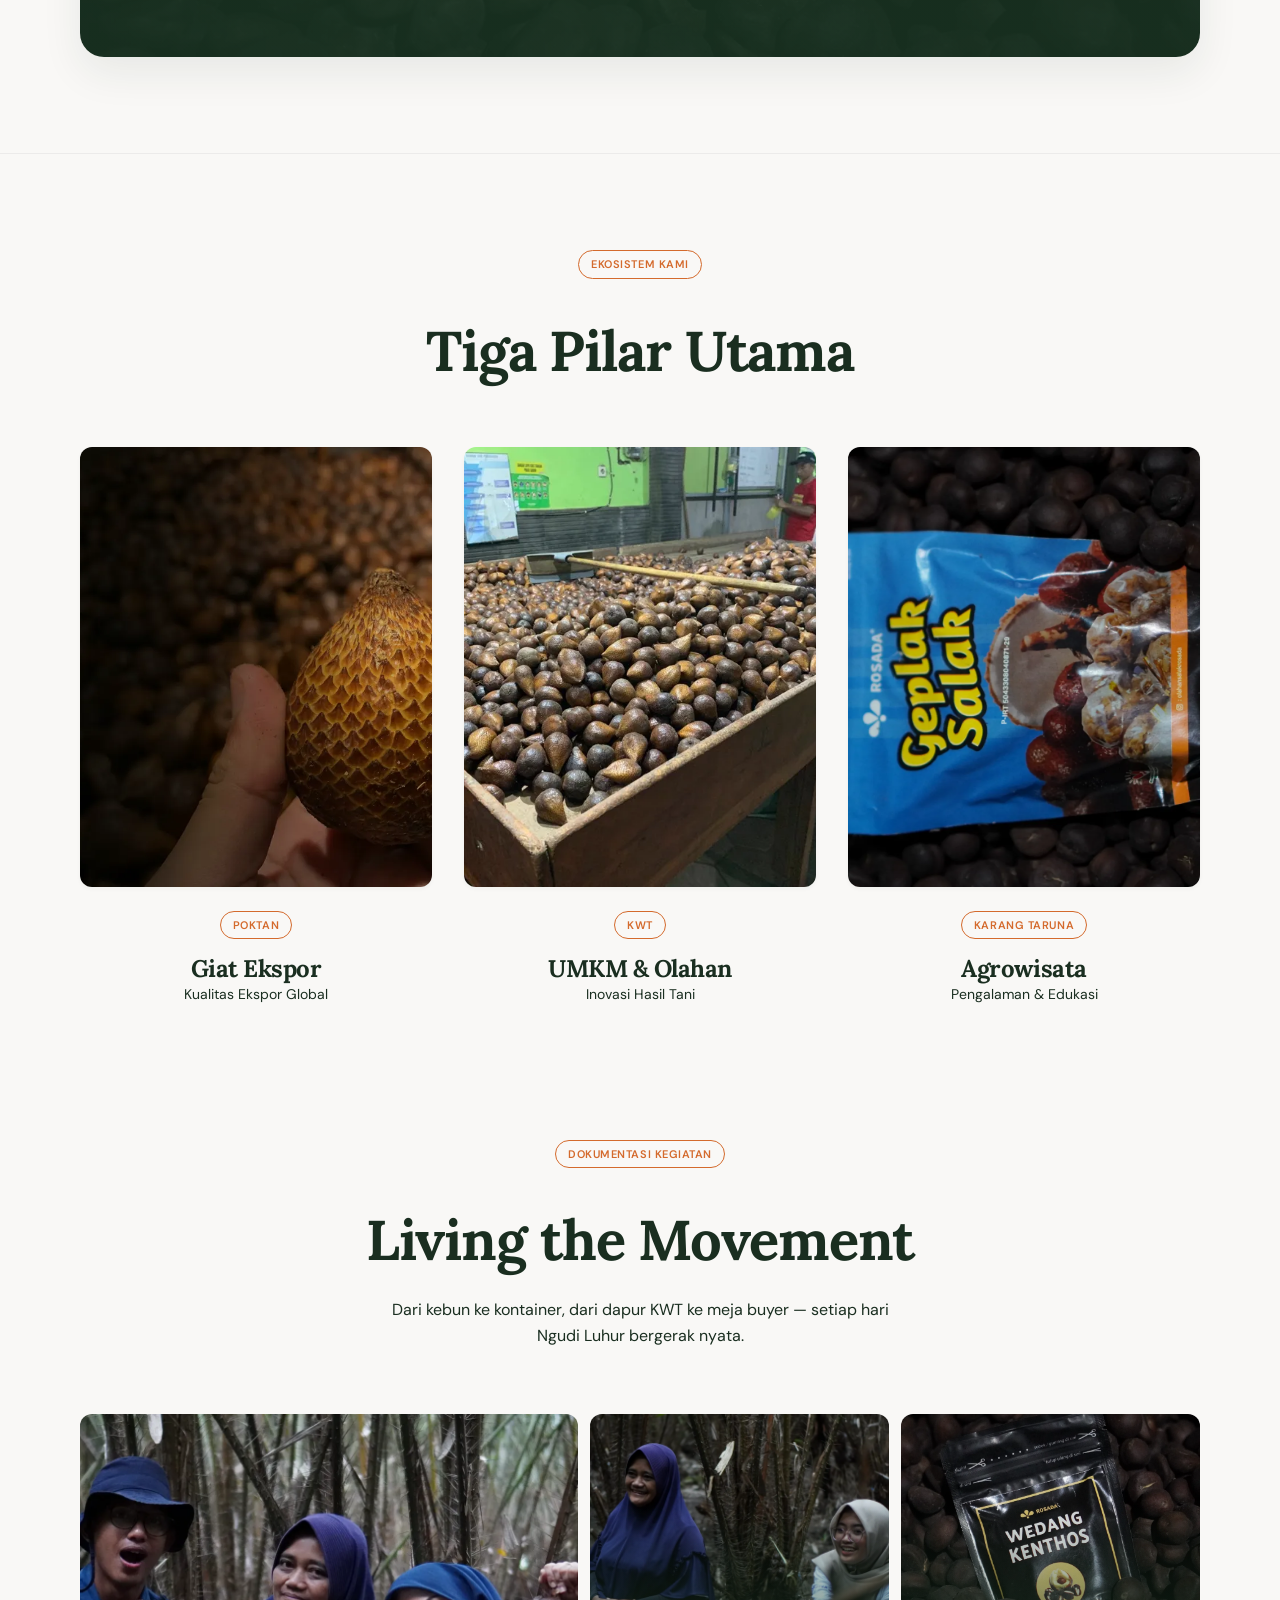
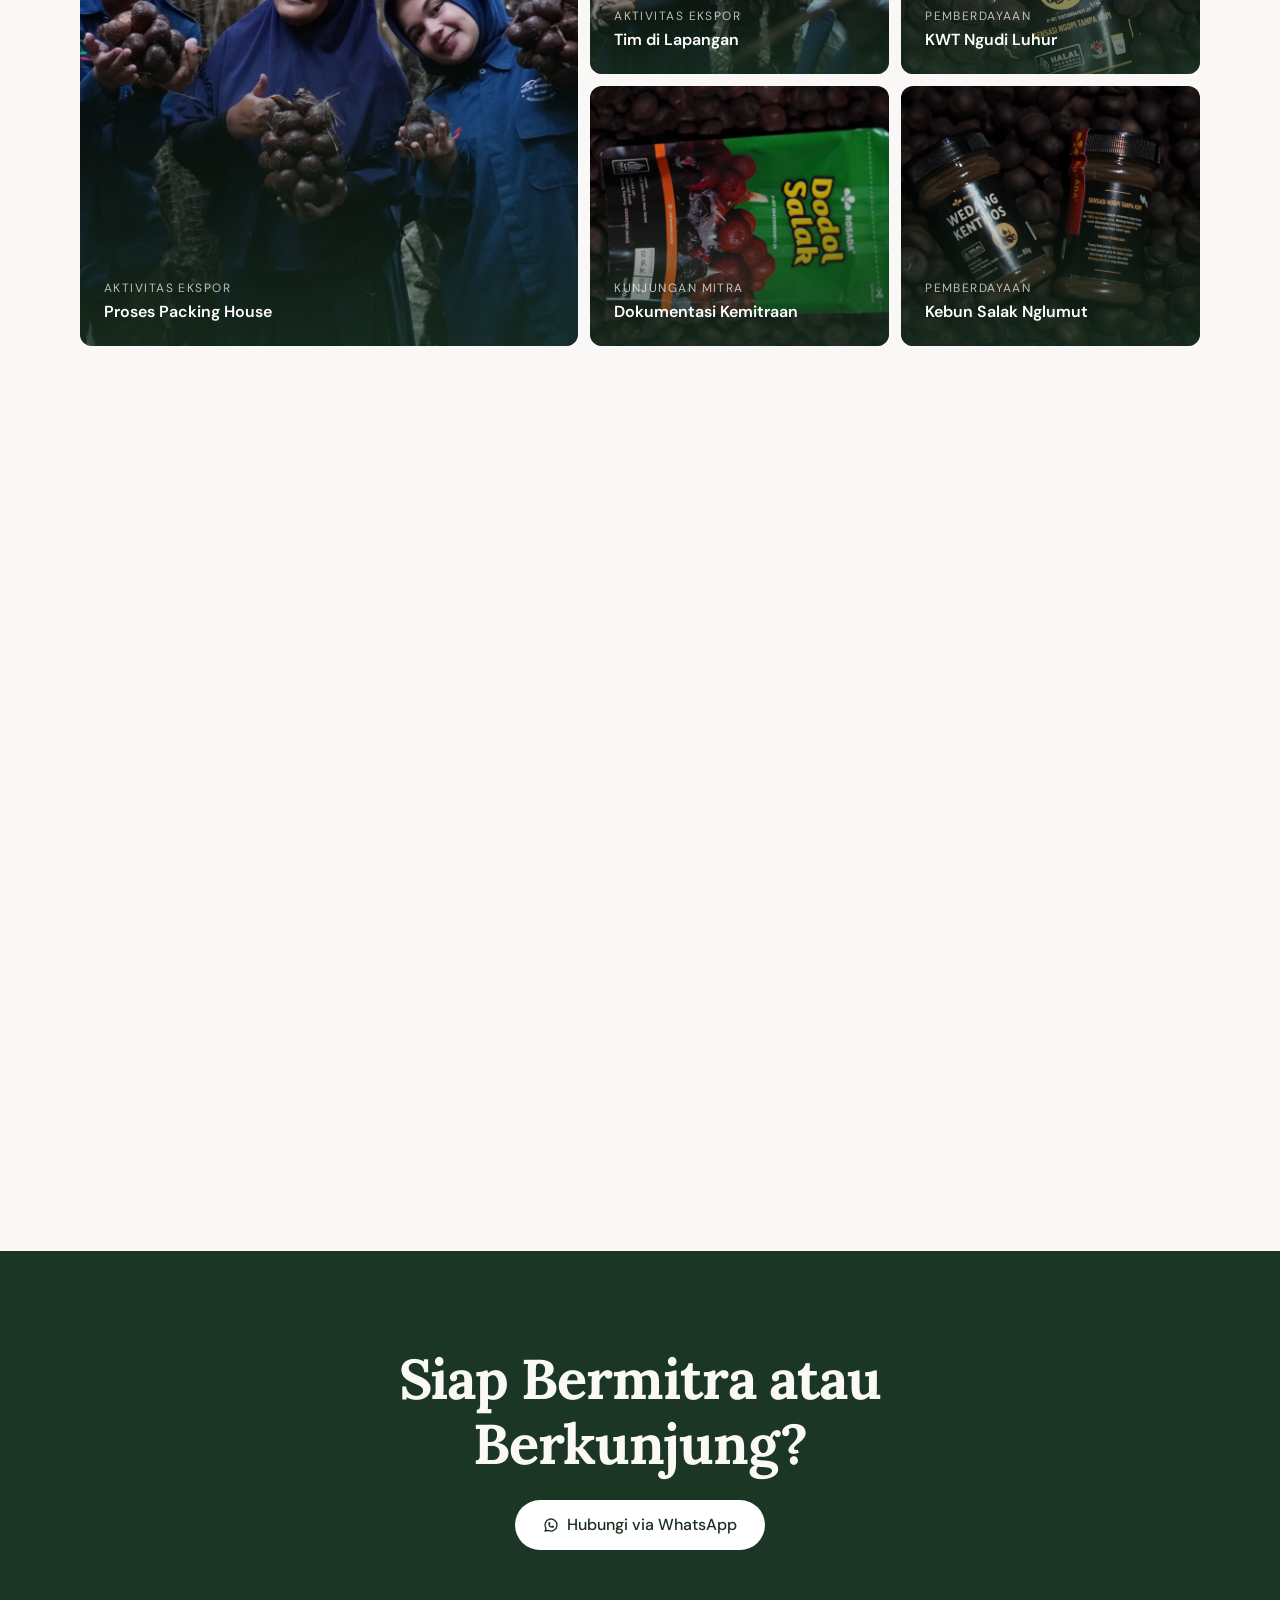
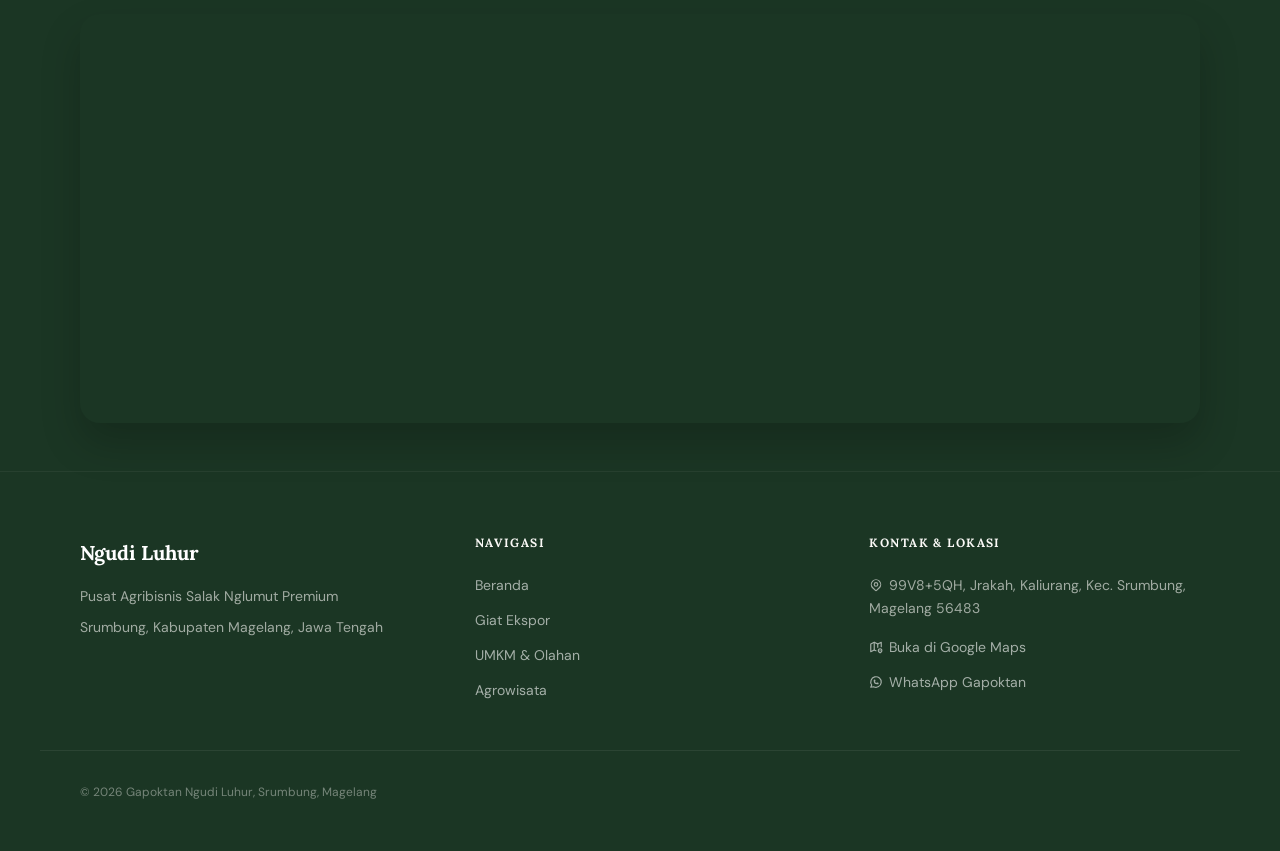
==== commit fdc07be3: "update ui" ====
--- a/index.html
+++ b/index.html
@@ -8,7 +8,7 @@
 
     <link rel="preconnect" href="https://fonts.googleapis.com">
     <link rel="preconnect" href="https://fonts.gstatic.com" crossorigin>
-    <link href="https://fonts.googleapis.com/css2?family=Inter:wght@400;500;600&display=swap" rel="stylesheet">
+    <link href="https://fonts.googleapis.com/css2?family=DM+Sans:ital,opsz,wght@0,9..40,400..700;1,9..40,400..700&family=Lora:ital,wght@0,400..700;1,400..700&display=swap" rel="stylesheet">
 
     <!-- Semua CSS dimuat sekali di sini -->
     <link rel="stylesheet" href="css/tokens.css">
--- a/css/tokens.css
+++ b/css/tokens.css
@@ -1,28 +1,28 @@
 :root {
-  /* ─── Seed.com Color Palette ───────────────────────── */
-  --seed-bg-light   : #f6f5f1; /* The soft off-white background */
-  --seed-bg-dark    : #153921; /* The intense dark green background */
-  --seed-bg-dark-elevated: #1e4a2c; /* Slightly lighter flat green */
+  /* ─── Ngudi Luhur Color Palette (Earthy & Premium) ────────── */
+  --seed-bg-light   : #F9F8F6; /* Softer, slightly warmer off-white like raw paper */
+  --seed-bg-dark    : #1B3624; /* Deep, rich forest green, less "tech-startup" neon */
+  --seed-bg-dark-elevated: #23452E; /* Slightly lighter natural green for elevated cards */
   
-  --seed-text-dark  : #153921;
-  --seed-text-light : #ffffff;
+  --seed-text-dark  : #1A2E20; /* Very dark green/grey for text, softer than pure black */
+  --seed-text-light : #FAF9F6;
   
-  --seed-primary    : #153921;
-  --seed-secondary  : #f6f5f1;
+  --seed-primary    : #1B3624;
+  --seed-secondary  : #F9F8F6;
 
   /* ─── Ngudi Luhur Accents ──────────────────────────── */
-  --orange-salak    : #E07B39; /* Keeping but using sparingly */
+  --orange-salak    : #D46A2C; /* Slightly deeper, more natural orange (like ripe salak skin) */
+  --orange-salak-light: #FCECE3; /* For subtle highlights/backgrounds */
   
   /* ─── Background ───────────────────────────────────── */
   --bg-page         : var(--seed-bg-light);
-  --bg-white        : #ffffff;
+  --bg-white        : #FFFFFF;
   --bg-dark         : var(--seed-bg-dark);
 
-  /* ─── Typography (Strictly Sans-Serif) ─────────────── */
-  --font-sans     : 'Inter', system-ui, -apple-system, BlinkMacSystemFont, "Segoe UI", Roboto, "Helvetica Neue", Arial, sans-serif;
-  
-  --font-display    : var(--font-sans);
-  --font-body       : var(--font-sans);
+  /* ─── Typography (Serif Heading, Sans-serif Body) ──── */
+  --font-display    : 'Lora', 'Times New Roman', Times, serif; /* Elegant, premium feel for headings */
+  --font-body       : 'DM Sans', system-ui, -apple-system, BlinkMacSystemFont, "Segoe UI", Roboto, sans-serif; /* Clean, modern, warm sans for body */
+  --font-sans       : var(--font-body); /* Legacy fallback */
 
   --text-xs         : 0.75rem;    /* 12px */
   --text-sm         : 0.875rem;   /* 14px */
@@ -35,14 +35,15 @@
   --text-5xl        : 3.5rem;     /* 56px */
   --text-6xl        : clamp(2.5rem, 6vw, 4.2rem); /* Large Hero Titles */
 
-  --leading-tight   : 1.1;
-  --leading-normal  : 1.6;
-  --tracking-tight  : -0.04em;  /* Tighter tracking for elegance */
+  --leading-tight   : 1.15; /* Slightly relaxed for Serif */
+  --leading-normal  : 1.65; /* Good readability for body text */
+  --tracking-tight  : -0.02em;  /* Less tight than Inter */
   --tracking-wide   : 0.05em;
 
   --weight-regular  : 400;
   --weight-medium   : 500;
   --weight-semibold : 600;
+  --weight-bold     : 700;
 
   /* ─── Spacing ──────────────────────────────────────── */
   --sp-1   : 0.25rem;
@@ -59,48 +60,47 @@
 
   --container-max   : 1200px;
   --section-py      : clamp(4rem, 8vw, 8rem);
-  --section-px      : clamp(1rem, 5vw, 2.5rem);
+  --section-px      : clamp(1.25rem, 5vw, 2.5rem);
 
-  /* ─── Border Radius ────────────────────────────────── */
-  --radius-sm       : 8px;
-  --radius-md       : 16px;
-  --radius-lg       : 40px; /* Big rounded corners observed */
-  --radius-pill     : 9999px; /* For buttons and navbar */
+  /* ─── Border Radius (More Natural, Less Web3) ──────── */
+  --radius-sm       : 6px;
+  --radius-md       : 12px; /* Was 16px */
+  --radius-lg       : 24px; /* Was 40px - now much more natural */
+  --radius-pill     : 9999px; /* Keep for primary CTA buttons only */
 
   /* ─── Transitions ──────────────────────────────────── */
-  --transition-fast : 150ms ease;
-  --transition-base : 300ms ease;
-  --transition-slow : 500ms ease;
+  --transition-fast : 200ms ease; /* Slower, more deliberate than 150ms */
+  --transition-base : 350ms ease;
+  --transition-slow : 600ms cubic-bezier(0.25, 0.46, 0.45, 0.94); /* Smooth, premium easing */
 
   /* ─── Legacy/Compat tokens (dipakai di subpage CSS) ── */
-  --green-primary   : #153921;
-  --green-dark      : #0d2415;
-  --green-light     : #eaf4ee;
-  --green-surface   : #d8f3dc;
-  --brown-primary   : #6B4226;
+  --green-primary   : var(--seed-primary);
+  --green-dark      : #112417;
+  --green-light     : #E6EDE9;
+  --green-surface   : #D4E0D8;
+  --brown-primary   : #5C3D2E;
   --cream           : #FAF7F2;
-  --orange-dark     : #C86B2D;
-  --orange-light    : #FDF0E8;
+  --orange-dark     : #B85922;
+  --orange-light    : var(--orange-salak-light);
   --text-primary    : var(--seed-text-dark);
-  --text-secondary  : #4B5563;
-  --text-muted      : #9CA3AF;
+  --text-secondary  : #596B60; /* Earthy grey-green instead of harsh grey */
+  --text-muted      : #8CA094;
   --text-white      : #FFFFFF;
-  --bg-page         : var(--seed-bg-light);
-  --bg-white        : #ffffff;
-  --border-light    : #E5E7EB;
-  --border-medium   : #D1D5DB;
-  --success         : #16A34A;
-  --error           : #DC2626;
-  --warning         : #D97706;
-  --shadow-sm       : 0 1px 3px rgba(0,0,0,0.08);
-  --shadow-md       : 0 4px 16px rgba(0,0,0,0.10);
-  --shadow-lg       : 0 8px 32px rgba(0,0,0,0.12);
-  --shadow-green    : 0 4px 20px rgba(21,57,33,0.15);
-  --font-body       : var(--font-sans);
-  --font-display    : var(--font-sans);
-  --text-white-muted: rgba(255,255,255,0.65);
-  --leading-loose   : 1.85;
+  --border-light    : rgba(27, 54, 36, 0.08); /* Derived from primary green */
+  --border-medium   : rgba(27, 54, 36, 0.15);
+  --success         : #248C46;
+  --error           : #C23A3A;
+  --warning         : #CC7A29;
+  
+  /* Natural Shadows (Softer, tinted with green/brown) */
+  --shadow-sm       : 0 2px 4px rgba(27, 54, 36, 0.04);
+  --shadow-md       : 0 8px 24px rgba(27, 54, 36, 0.06);
+  --shadow-lg       : 0 16px 40px rgba(27, 54, 36, 0.08);
+  --shadow-green    : 0 12px 32px rgba(27, 54, 36, 0.15);
+  
+  --text-white-muted: rgba(255,255,255,0.7);
+  --leading-loose   : 1.8;
   --sp-5            : 1.25rem;
   --sp-20           : 5rem;
   --radius-full     : 9999px;
-}
+}
--- a/css/global.css
+++ b/css/global.css
@@ -14,7 +14,6 @@
   font-family: var(--font-display);
   line-height: var(--leading-tight);
   color: var(--seed-text-dark);
-  font-weight: 400;
   letter-spacing: var(--tracking-tight);
 }
 
@@ -73,6 +72,7 @@
 }
 
 .text-salak { color: var(--orange-salak); }
+.text-primary { color: var(--seed-text-dark); }
 
 .flex { display: flex; }
 .items-center { align-items: center; }
@@ -87,6 +87,7 @@
 
 /* ─── Helpers ───────────────────────────────────────── */
 .mb-2 { margin-bottom: var(--sp-2); }
+.mb-0 { margin-bottom: 0; }
 .mb-4 { margin-bottom: var(--sp-4); }
 .mb-6 { margin-bottom: var(--sp-6); }
 .mb-8 { margin-bottom: var(--sp-8); }
@@ -126,6 +127,7 @@
 .mt-8  { margin-top: var(--sp-8); }
 .mt-12 { margin-top: var(--sp-12); }
 .mt-16 { margin-top: var(--sp-16); }
+.pt-0  { padding-top: 0; }
 .pt-4  { padding-top: var(--sp-4); }
 .pb-4  { padding-bottom: var(--sp-4); }
 .px-4  { padding-left: var(--sp-4); padding-right: var(--sp-4); }
@@ -134,6 +136,7 @@
 .pl-4  { padding-left: var(--sp-4); }
 .ms-8  { margin-left: var(--sp-8); }
 .p-8   { padding: var(--sp-8); }
+.p-10  { padding: var(--sp-10); }
 
 /* ─── Typography utilities ───────────────────────────── */
 .font-medium   { font-weight: var(--weight-medium); }
@@ -173,6 +176,11 @@
 .h-full  { height: 100%; }
 .max-w-2xl { max-width: 42rem; }
 .max-w-3xl { max-width: 52rem; }
+.max-w-560 { max-width: 560px; }
+.max-w-640 { max-width: 640px; }
+.max-w-720 { max-width: 720px; }
+.max-w-800 { max-width: 800px; }
+.max-w-900 { max-width: 900px; }
 
 /* ─── Border utilities ───────────────────────────────── */
 .rounded    { border-radius: var(--radius-sm); }
--- a/css/components/navbar.css
+++ b/css/components/navbar.css
@@ -18,36 +18,42 @@
     padding: 0;
 }
 
-/* ─── Floating Pill — Premium Dark Glass (default / bg-dark sections) */
+/* ─── Floating Pill — Premium Liquid Glass (Apple/iOS style) */
 .nav-pill {
     pointer-events: auto;
-    background: rgba(12, 12, 12, 0.3);
-    backdrop-filter: blur(24px) saturate(180%);
-    -webkit-backdrop-filter: blur(24px) saturate(180%);
-    border: 1px solid rgba(255, 255, 255, 0.14);
-    border-radius: var(--radius-pill);
-    display: flex;
-    align-items: center;
-    height: 48px;
+    /* Very sheer background to let the blur do the work */
+    background: rgba(20, 40, 26, 0.25);
+    /* Heavy blur and saturation for that liquid glass look */
+    backdrop-filter: blur(32px) saturate(200%);
+    -webkit-backdrop-filter: blur(32px) saturate(200%);
+    /* Sharp, sheer borders acting like the edge of the glass */
+    border: 0.5px solid rgba(255, 255, 255, 0.15);
+    border-bottom: 0.5px solid rgba(255, 255, 255, 0.05);
+    border-radius: var(--radius-pill);
+    display: flex;
+    align-items: center;
+    height: 52px; /* Slightly taller for elegance */
     padding: 0 var(--sp-6);
-    box-shadow: 0 4px 24px rgba(0, 0, 0, 0.18),
-                inset 0 1px 0 rgba(255, 255, 255, 0.12);
-    transition: background 0.35s ease,
-                border-color 0.35s ease,
-                box-shadow 0.35s ease;
+    /* Soft shadow below + subtle inner light at the top rim */
+    box-shadow: 0 8px 32px rgba(0, 0, 0, 0.15),
+                inset 0 1px 1px rgba(255, 255, 255, 0.15),
+                inset 0 -1px 1px rgba(0, 0, 0, 0.1);
+    transition: background 0.4s cubic-bezier(0.25, 0.46, 0.45, 0.94),
+                border-color 0.4s ease,
+                box-shadow 0.4s ease;
 }
 
 .nav-pill-left { gap: var(--sp-8); }
 .nav-pill-right {
     gap: var(--sp-4);
-    padding: 5px;
+    padding: 6px; /* Adjust padding for the taller pill */
 }
 
 /* ─── Logo ───────────────────────────────────────────── */
 .logo {
-    font-family: var(--font-sans);
-    font-size: var(--text-lg);
-    font-weight: var(--weight-semibold);
+    font-family: var(--font-display); /* Use serif for logo */
+    font-size: var(--text-xl);
+    font-weight: var(--weight-bold);
     color: #fff;
     display: flex;
     align-items: center;
@@ -56,6 +62,20 @@
 }
 
 .logo:hover { opacity: 0.8; }
+
+.logo-brand-text {
+    font-weight: 700;
+}
+
+.logo-brand-dot {
+    display: inline-block;
+    width: 5px;
+    height: 5px;
+    background: var(--orange-salak);
+    border-radius: 50%;
+    margin-left: 2px;
+    transform: translateY(-2px);
+}
 
 /* ─── Nav Links ──────────────────────────────────────── */
 .nav-list {
@@ -68,10 +88,10 @@
 }
 
 .nav-link {
-    font-family: var(--font-sans);
+    font-family: var(--font-body);
     font-size: var(--text-sm);
     font-weight: var(--weight-medium);
-    color: rgba(255, 255, 255, 0.8);
+    color: rgba(255, 255, 255, 0.7);
     position: relative;
     padding: 6px 12px;
     border-radius: var(--radius-pill);
@@ -84,14 +104,12 @@
     position: absolute;
     inset: 0;
     border-radius: var(--radius-pill);
-    background: rgba(255, 255, 255, 0.2);
-    border: 1px solid rgba(255, 255, 255, 0.32);
-    box-shadow: 0 0 16px rgba(255, 255, 255, 0.1),
-                inset 0 1px 0 rgba(255, 255, 255, 0.3);
+    background: rgba(255, 255, 255, 0.1);
+    border: 1px solid rgba(255, 255, 255, 0.15);
     opacity: 0;
-    transform: scale(0.75);
+    transform: scale(0.95);
     transition: opacity 0.25s ease,
-                transform 0.3s cubic-bezier(0.34, 1.56, 0.64, 1);
+                transform 0.3s cubic-bezier(0.25, 0.46, 0.45, 0.94);
     pointer-events: none;
 }
 
@@ -112,7 +130,7 @@
 
 /* ─── CTA Button ─────────────────────────────────────── */
 .nav-cta-text {
-    font-family: var(--font-sans);
+    font-family: var(--font-body);
     font-size: var(--text-sm);
     font-weight: var(--weight-medium);
     color: rgba(255, 255, 255, 0.82);
@@ -124,22 +142,22 @@
     overflow: hidden;
     display: flex;
     align-items: center;
-    align-self: stretch;   /* fills pill height minus the 5px padding */
-    background: rgba(255, 255, 255, 0.15);
-    color: #fff;
-    border: 1px solid rgba(255, 255, 255, 0.35);
-    padding: 0 22px;       /* horizontal breathing room */
-    border-radius: var(--radius-pill);
+    align-self: stretch;
+    background: rgba(255, 255, 255, 0.1);
+    color: #fff;
+    border: 1px solid rgba(255, 255, 255, 0.25);
+    padding: 0 22px;
+    border-radius: var(--radius-pill);
+    font-family: var(--font-body);
     font-size: var(--text-sm);
     font-weight: var(--weight-medium);
     white-space: nowrap;
     transition: background 0.25s ease,
                 border-color 0.25s ease,
-                box-shadow 0.25s ease,
-                transform 0.2s ease;
-}
-
-/* Shimmer sweep */
+                box-shadow 0.25s ease;
+}
+
+/* Shimmer sweep effect */
 .nav-btn::before {
     content: '';
     position: absolute;
@@ -163,12 +181,9 @@
 }
 
 .nav-btn:hover {
-    background: rgba(255, 255, 255, 0.3);
-    border-color: rgba(255, 255, 255, 0.65);
-    box-shadow: 0 0 28px rgba(255, 255, 255, 0.18),
-                0 4px 12px rgba(0, 0, 0, 0.08),
-                inset 0 1px 0 rgba(255, 255, 255, 0.38);
-    transform: translateY(-1px);
+    background: rgba(255, 255, 255, 0.2);
+    border-color: rgba(255, 255, 255, 0.5);
+    box-shadow: 0 0 20px rgba(255, 255, 255, 0.1);
 }
 
 /* ─── Hamburger (Mobile) ─────────────────────────────── */
@@ -249,7 +264,7 @@
     background: var(--seed-text-dark);
     color: #fff;
     border-color: transparent;
-    box-shadow: 0 2px 10px rgba(21, 57, 33, 0.18);
+    box-shadow: 0 4px 14px rgba(26, 46, 32, 0.25);
 }
 
 .header.on-light .nav-btn::before {
@@ -262,9 +277,9 @@
 }
 
 .header.on-light .nav-btn:hover {
-    background: var(--green-dark);
+    background: #112417;
     border-color: transparent;
-    box-shadow: 0 6px 24px rgba(21, 57, 33, 0.42);
+    box-shadow: 0 6px 20px rgba(26, 46, 32, 0.35);
     transform: translateY(-1px);
 }
 
--- a/css/components/footer.css
+++ b/css/components/footer.css
@@ -5,6 +5,26 @@
   color: var(--text-white);
   padding: var(--sp-20) 0 var(--sp-10);
   font-family: var(--font-body);
+}
+
+.footer-shell {
+  padding: var(--sp-16) 0 var(--sp-12);
+  border-top: 1px solid rgba(255, 255, 255, 0.05);
+}
+
+.footer-brand-dot {
+  display: inline-block;
+  width: 6px;
+  height: 6px;
+  background: var(--orange-salak);
+  border-radius: 50%;
+  margin-top: 4px;
+}
+
+.footer-meta {
+  margin-top: var(--sp-12);
+  padding-top: var(--sp-8);
+  border-top: 1px solid rgba(255, 255, 255, 0.07);
 }
 
 .footer-grid {
--- a/css/components/ui.css
+++ b/css/components/ui.css
@@ -6,7 +6,7 @@
   display: inline-flex;
   align-items: center;
   justify-content: center;
-  padding: 12px 24px;
+  padding: 12px 28px; /* Slightly wider for elegance */
   border-radius: var(--radius-pill);
   font-family: var(--font-sans);
   font-size: var(--text-base);
@@ -19,7 +19,7 @@
               color var(--transition-base),
               border-color var(--transition-base),
               box-shadow var(--transition-base),
-              transform 0.22s cubic-bezier(0.34, 1.56, 0.64, 1),
+              transform var(--transition-base),
               opacity var(--transition-base);
 }
 
@@ -35,6 +35,7 @@
   transform: skewX(-20deg);
   transition: left 0.6s ease;
   pointer-events: none;
+  z-index: 1;
 }
 
 .btn:hover::before {
@@ -47,8 +48,9 @@
 }
 
 .btn-primary:hover {
-  transform: translateY(-2px);
-  box-shadow: 0 8px 24px rgba(21, 57, 33, 0.38);
+  background-color: var(--green-dark);
+  transform: translateY(-2px);
+  box-shadow: var(--shadow-md);
 }
 
 .btn-salak {
@@ -57,22 +59,22 @@
 }
 
 .btn-salak:hover {
-  background-color: #c96b30;
-  transform: translateY(-2px);
-  box-shadow: 0 8px 24px rgba(224, 123, 57, 0.42);
+  background-color: var(--orange-dark);
+  transform: translateY(-2px);
+  box-shadow: var(--shadow-md);
 }
 
 .btn-outline {
   background-color: transparent;
   color: var(--seed-text-dark);
-  border: 1px solid var(--seed-text-dark);
+  border: 1.5px solid var(--seed-text-dark); /* Thicker border for better presence */
 }
 
 .btn-outline:hover {
   background-color: var(--seed-text-dark);
   color: var(--seed-text-light);
   transform: translateY(-2px);
-  box-shadow: 0 8px 24px rgba(21, 57, 33, 0.3);
+  box-shadow: var(--shadow-sm);
 }
 
 .btn-link {
@@ -80,12 +82,11 @@
   border-radius: 0;
   background: transparent;
   color: var(--seed-text-dark);
-  border-bottom: 1px solid currentColor;
-  font-weight: var(--weight-medium);
+  border-bottom: 1.5px solid currentColor;
+  font-weight: var(--weight-semibold);
   overflow: visible;
-}
-
-.btn-link::before { display: none; }
+  transition: color var(--transition-fast), border-color var(--transition-fast);
+}
 
 .btn-link:hover {
   color: var(--orange-salak);
@@ -98,8 +99,30 @@
 }
 
 .btn-sm {
-    padding: 8px 16px;
+    padding: 8px 20px;
     font-size: var(--text-sm);
+}
+
+.btn-white-dark {
+  background: var(--bg-white);
+  color: var(--seed-text-dark);
+}
+
+.btn-white-dark:hover {
+  background: var(--seed-secondary);
+  transform: translateY(-2px);
+  box-shadow: var(--shadow-md);
+}
+
+.btn-outline-white {
+  border-color: rgba(255,255,255,0.7);
+  color: #fff;
+}
+
+.btn-outline-white:hover {
+  background: #fff;
+  color: var(--seed-text-dark);
+  border-color: #fff;
 }
 
 /* ─── Tiny Outline Labels (Seed style) ───────────────── */
@@ -121,6 +144,26 @@
     color: var(--seed-text-light);
 }
 
+.label-pill.on-dark-strong {
+  border-color: #fff;
+  color: #fff;
+}
+
+.label-pill.on-dark {
+  border-color: rgba(255, 255, 255, 0.5);
+  color: #fff;
+}
+
+.label-pill.on-dark-soft {
+  border-color: rgba(255, 255, 255, 0.4);
+  color: #fff;
+}
+
+.label-pill.on-dark-muted {
+  border-color: rgba(255, 255, 255, 0.3);
+  color: rgba(255, 255, 255, 0.7);
+}
+
 /* ─── Cards (Seed's Product Card Style) ──────────────── */
 
 .card {
@@ -136,24 +179,7 @@
   border: 1px solid rgba(0,0,0,0.05);
 }
 
-/* Slide-in accent bar from below — the "slide reveal" */
-.card::after {
-  content: '';
-  position: absolute;
-  bottom: 0;
-  left: 0;
-  right: 0;
-  height: 4px;
-  border-radius: 0 0 var(--radius-md) var(--radius-md);
-  background: var(--card-accent);
-  transform: translateY(4px);
-  transition: transform 0.45s cubic-bezier(0.34, 1.56, 0.64, 1);
-  pointer-events: none;
-}
-
-.card:hover::after {
-  transform: translateY(0);
-}
+
 
 .card.solid {
     background-color: var(--seed-bg-light);
--- a/css/components/icons.css
+++ b/css/components/icons.css
@@ -16,20 +16,24 @@
     flex-shrink: 0;
 }
 
-.icon-whatsapp       { -webkit-mask-image: url('../../images/icons/whatsapp.svg');    mask-image: url('../../images/icons/whatsapp.svg'); }
-.icon-plant          { -webkit-mask-image: url('../../images/icons/plant.svg');        mask-image: url('../../images/icons/plant.svg'); }
-.icon-award          { -webkit-mask-image: url('../../images/icons/award.svg');        mask-image: url('../../images/icons/award.svg'); }
-.icon-shield-check   { -webkit-mask-image: url('../../images/icons/shield-check.svg'); mask-image: url('../../images/icons/shield-check.svg'); }
-.icon-leaf           { -webkit-mask-image: url('../../images/icons/leaf.svg');         mask-image: url('../../images/icons/leaf.svg'); }
-.icon-packages       { -webkit-mask-image: url('../../images/icons/packages.svg');     mask-image: url('../../images/icons/packages.svg'); }
-.icon-temperature    { -webkit-mask-image: url('../../images/icons/temperature.svg');  mask-image: url('../../images/icons/temperature.svg'); }
-.icon-tree           { -webkit-mask-image: url('../../images/icons/tree.svg');         mask-image: url('../../images/icons/tree.svg'); }
-.icon-calendar       { -webkit-mask-image: url('../../images/icons/calendar.svg');     mask-image: url('../../images/icons/calendar.svg'); }
-.icon-calendar-check { -webkit-mask-image: url('../../images/icons/calendar-check.svg'); mask-image: url('../../images/icons/calendar-check.svg'); }
-.icon-wheat          { -webkit-mask-image: url('../../images/icons/wheat.svg');        mask-image: url('../../images/icons/wheat.svg'); }
-.icon-apple          { -webkit-mask-image: url('../../images/icons/apple.svg');        mask-image: url('../../images/icons/apple.svg'); }
-.icon-building       { -webkit-mask-image: url('../../images/icons/building.svg');     mask-image: url('../../images/icons/building.svg'); }
-.icon-shopping-bag   { -webkit-mask-image: url('../../images/icons/shopping-bag.svg'); mask-image: url('../../images/icons/shopping-bag.svg'); }
-.icon-coffee         { -webkit-mask-image: url('../../images/icons/coffee.svg');       mask-image: url('../../images/icons/coffee.svg'); }
-.icon-map-pin        { -webkit-mask-image: url('../../images/icons/map-pin.svg');      mask-image: url('../../images/icons/map-pin.svg'); }
-.icon-map            { -webkit-mask-image: url('../../images/icons/map.svg');          mask-image: url('../../images/icons/map.svg'); }
+.icon-whatsapp       { -webkit-mask-image: url('../../assets/images/icons/whatsapp.svg');    mask-image: url('../../assets/images/icons/whatsapp.svg'); }
+.icon-plant          { -webkit-mask-image: url('../../assets/images/icons/plant.svg');        mask-image: url('../../assets/images/icons/plant.svg'); }
+.icon-award          { -webkit-mask-image: url('../../assets/images/icons/award.svg');        mask-image: url('../../assets/images/icons/award.svg'); }
+.icon-shield-check   { -webkit-mask-image: url('../../assets/images/icons/shield-check.svg'); mask-image: url('../../assets/images/icons/shield-check.svg'); }
+.icon-leaf           { -webkit-mask-image: url('../../assets/images/icons/leaf.svg');         mask-image: url('../../assets/images/icons/leaf.svg'); }
+.icon-packages       { -webkit-mask-image: url('../../assets/images/icons/packages.svg');     mask-image: url('../../assets/images/icons/packages.svg'); }
+.icon-temperature    { -webkit-mask-image: url('../../assets/images/icons/temperature.svg');  mask-image: url('../../assets/images/icons/temperature.svg'); }
+.icon-tree           { -webkit-mask-image: url('../../assets/images/icons/tree.svg');         mask-image: url('../../assets/images/icons/tree.svg'); }
+.icon-calendar       { -webkit-mask-image: url('../../assets/images/icons/calendar.svg');     mask-image: url('../../assets/images/icons/calendar.svg'); }
+.icon-calendar-check { -webkit-mask-image: url('../../assets/images/icons/calendar-check.svg'); mask-image: url('../../assets/images/icons/calendar-check.svg'); }
+.icon-wheat          { -webkit-mask-image: url('../../assets/images/icons/wheat.svg');        mask-image: url('../../assets/images/icons/wheat.svg'); }
+.icon-apple          { -webkit-mask-image: url('../../assets/images/icons/apple.svg');        mask-image: url('../../assets/images/icons/apple.svg'); }
+.icon-building       { -webkit-mask-image: url('../../assets/images/icons/building.svg');     mask-image: url('../../assets/images/icons/building.svg'); }
+.icon-shopping-bag   { -webkit-mask-image: url('../../assets/images/icons/shopping-bag.svg'); mask-image: url('../../assets/images/icons/shopping-bag.svg'); }
+.icon-coffee         { -webkit-mask-image: url('../../assets/images/icons/coffee.svg');       mask-image: url('../../assets/images/icons/coffee.svg'); }
+.icon-map-pin        { -webkit-mask-image: url('../../assets/images/icons/map-pin.svg');      mask-image: url('../../assets/images/icons/map-pin.svg'); }
+.icon-map            { -webkit-mask-image: url('../../assets/images/icons/map.svg');          mask-image: url('../../assets/images/icons/map.svg'); }
+
+/* Inline replacement helpers */
+.icon.mr-6 { margin-right: 6px; }
+.icon.mr-8 { margin-right: 8px; }
--- a/css/home.css
+++ b/css/home.css
@@ -3,7 +3,7 @@
 
 /* ─── [S1] Hero Section ─────────────────────────────── */
 
-.hero {
+.page-home .hero {
   position: relative;
   background-color: var(--seed-bg-light);
   border-bottom-left-radius: var(--radius-lg);
@@ -11,101 +11,103 @@
   padding-top: calc(var(--sp-24) + 70px);
   padding-bottom: var(--sp-24);
   z-index: 2;
-  box-shadow: 0 10px 30px rgba(0, 0, 0, 0.05);
+  box-shadow: var(--shadow-sm);
   overflow: hidden;
 }
 
-.hero::after {
+.page-home .hero::after {
   content: "";
   position: absolute;
   inset: 0;
-  background-image: url('../assets/images/section1.png');
+  background-image: url('../assets/images/hero/section1.webp');
   background-size: cover;
   background-position: right center;
   z-index: -2;
-}
-
-.hero::before {
+  opacity: 0.9;
+}
+
+.page-home .hero::before {
   content: "";
   position: absolute;
   inset: 0;
-  background: linear-gradient(90deg, var(--seed-bg-light) 35%, rgba(246, 245, 241, 0.9) 50%, rgba(246, 245, 241, 0) 75%);
+  background: linear-gradient(90deg, var(--seed-bg-light) 35%, rgba(249, 248, 246, 0.9) 50%, rgba(249, 248, 246, 0) 80%);
   z-index: -1;
 }
 
-.hero-layout,
-.hero-content {
+.page-home .hero-layout,
+.page-home .hero-content {
   position: relative;
   z-index: 2;
 }
 
-.hero-layout {
+.page-home .hero-layout {
   display: block;
 }
 
-.hero-content {
+.page-home .hero-content {
   max-width: 650px;
 }
 
-.hero-title {
+.page-home .hero-title {
   margin-bottom: var(--sp-6);
   font-size: var(--text-6xl);
   line-height: var(--leading-tight);
 }
 
-.hero-subtitle {
+.page-home .hero-subtitle {
   margin-bottom: var(--sp-10);
   font-size: var(--text-lg);
-  max-width: 450px;
-}
-
-.hero-actions {
+  max-width: 480px;
+}
+
+.page-home .hero-actions {
   display: flex;
   align-items: center;
   gap: var(--sp-6);
   flex-wrap: wrap;
 }
 
-.hero .hero-image-wrap {
+.page-home .hero .hero-image-wrap {
   display: none !important;
 }
 
 /* About section image column */
-.about .hero-image-wrap {
+.page-home .about .hero-image-wrap {
   display: flex;
   position: relative;
   align-items: flex-start;
 }
 
-.about .hero-image-wrap img {
+.page-home .about .hero-image-wrap img {
   width: 100%;
   aspect-ratio: 3 / 4;
   object-fit: cover;
-  border-radius: 40px;
-}
-
-.about-float-badge {
+  border-radius: var(--radius-lg) 4px var(--radius-lg) 4px; /* Organic leaf-like shape */
+  box-shadow: var(--shadow-md);
+}
+
+.page-home .about-float-badge {
   position: absolute;
   bottom: 36px;
   right: 24px;
-  background: rgba(246, 245, 241, 0.95);
-  backdrop-filter: blur(20px);
-  -webkit-backdrop-filter: blur(20px);
+  background: rgba(249, 248, 246, 0.95);
+  backdrop-filter: blur(12px);
+  -webkit-backdrop-filter: blur(12px);
   border: 1px solid rgba(255, 255, 255, 0.9);
-  border-radius: 20px;
-  padding: 18px 22px;
-  box-shadow: 0 12px 40px rgba(0, 0, 0, 0.12);
+  border-radius: var(--radius-md);
+  padding: 18px 24px;
+  box-shadow: var(--shadow-lg);
   min-width: 140px;
 }
 
 @media (max-width: 1023px) {
-  .about .hero-image-wrap {
+  .page-home .about .hero-image-wrap {
     display: none;
   }
 }
 
 /* ─── [S2] Impact Section ────────────────────────────── */
-.impact {
+.page-home .impact {
   background-color: var(--seed-bg-dark);
   padding-top: var(--sp-32);
   padding-bottom: var(--sp-24);
@@ -114,60 +116,60 @@
   position: relative;
 }
 
-.impact-header h2 {
+.page-home .impact-header h2 {
   color: var(--seed-text-light);
 }
 
-.counter-item {
+.page-home .counter-item {
   color: var(--seed-text-light);
   margin-bottom: var(--sp-6);
 }
 
-.counter-number {
+.page-home .counter-number {
   font-family: var(--font-display);
   font-size: var(--text-5xl);
   font-weight: var(--weight-medium);
   margin-bottom: var(--sp-2);
 }
 
-.counter-label {
+.page-home .counter-label {
   font-size: var(--text-sm);
   color: rgba(255, 255, 255, 0.8);
 }
 
 /* ─── [S3] About Section ────────────────────────────── */
-.about {
+.page-home .about {
   background-color: var(--bg-page);
 }
 
-.image-stack img {
+.page-home .image-stack img {
   border-radius: var(--radius-sm);
 }
 
 /* ─── [S4] Portal Sections ──────────────────────────── */
-.portals {
+.page-home .portals {
   background-color: var(--bg-page);
   border-top: 1px solid rgba(0, 0, 0, 0.05);
 }
 
 /* ─── [S5.5] Living the Movement ─────────────────────── */
-.movement-grid {
+.page-home .movement-grid {
     display: grid;
     grid-template-columns: 1fr 1fr;
     gap: var(--sp-3);
 }
 
 @media (min-width: 768px) {
-    .movement-grid {
+    .page-home .movement-grid {
         grid-template-columns: 5fr 3fr 3fr;
         grid-template-rows: 260px 260px;
     }
-    .movement-large {
+    .page-home .movement-large {
         grid-row: span 2;
     }
 }
 
-.movement-item {
+.page-home .movement-item {
     position: relative;
     border-radius: var(--radius-md);
     overflow: hidden;
@@ -177,18 +179,18 @@
 }
 
 @media (min-width: 768px) {
-    .movement-item { min-height: unset; }
-}
-
-.movement-item::after {
+    .page-home .movement-item { min-height: unset; }
+}
+
+.page-home .movement-item::after {
     content: '';
     position: absolute;
     inset: 0;
-    background: linear-gradient(to top, rgba(0,0,0,0.62) 0%, transparent 55%);
+    background: linear-gradient(to top, rgba(27, 54, 36, 0.7) 0%, transparent 65%);
     pointer-events: none;
 }
 
-.movement-label {
+.page-home .movement-label {
     position: absolute;
     bottom: 0;
     left: 0;
@@ -199,6 +201,162 @@
 }
 
 /* ─── [S6] Media ────────────────────────────────────── */
-.media {
+.page-home .media {
   background-color: var(--bg-page);
 }
+
+.page-home .home-kicker-year {
+  color: var(--orange-salak);
+}
+
+.page-home .home-about-top {
+  padding-top: var(--sp-32);
+}
+
+.page-home .home-about-image {
+  padding: 12px;
+  background: var(--bg-white);
+}
+
+.page-home .home-about-stat {
+  font-family: var(--font-display);
+  font-size: var(--text-3xl);
+  font-weight: var(--weight-medium);
+  color: var(--orange-salak);
+  line-height: 1;
+}
+
+.page-home .home-about-label {
+  font-size: var(--text-xs);
+  font-weight: var(--weight-semibold);
+  color: var(--seed-text-dark);
+  margin-top: 6px;
+  text-transform: uppercase;
+  letter-spacing: 0.05em;
+  opacity: 0.7;
+}
+
+.page-home .home-about-meta {
+  font-size: var(--text-xs);
+  color: var(--seed-text-dark);
+  margin-top: 2px;
+  opacity: 0.5;
+}
+
+.page-home .home-vision-section {
+  padding-bottom: var(--sp-24);
+}
+
+.page-home .home-vision-panel {
+  background: linear-gradient(rgba(27, 54, 36, 0.75), rgba(27, 54, 36, 0.85)), url('../assets/images/hero/DSC04983.webp') center/cover;
+  padding: 80px 40px;
+  border-radius: var(--radius-lg);
+  min-height: 60vh;
+  display: flex;
+  align-items: center;
+  box-shadow: var(--shadow-lg);
+}
+
+.page-home .home-vision-card {
+  max-width: 500px;
+  padding: 40px;
+  background: rgba(249, 248, 246, 0.98);
+  backdrop-filter: blur(12px);
+  border-radius: var(--radius-md);
+}
+
+.page-home .home-vision-missions {
+  border-top: 1px solid rgba(27, 54, 36, 0.1);
+  padding-top: 24px;
+}
+
+.page-home .home-portals-top {
+  padding-top: var(--sp-24);
+}
+
+.page-home .home-portal-link {
+  display: block;
+  overflow: hidden;
+  border-radius: var(--radius-md);
+  margin-bottom: 24px;
+  box-shadow: var(--shadow-sm);
+}
+
+.page-home .home-portal-image {
+  width: 100%;
+  aspect-ratio: 4/5;
+  object-fit: cover;
+  transition: transform var(--transition-slow);
+}
+
+.page-home .home-portal-link:hover .home-portal-image {
+    transform: scale(1.05);
+}
+
+.page-home .home-movement-top {
+  padding-top: var(--sp-8);
+}
+
+.page-home .home-movement-intro {
+  max-width: 500px;
+  margin-left: auto;
+  margin-right: auto;
+}
+
+.page-home .home-movement-activity {
+  opacity: 0.7;
+}
+
+.page-home .home-movement-bg-1 { background-image: url('../assets/images/hero/DSC04978.webp'); }
+.page-home .home-movement-bg-2 { background-image: url('../assets/images/hero/DSC04975.webp'); }
+.page-home .home-movement-bg-3 { background-image: url('../assets/images/hero/DSC04986.webp'); }
+.page-home .home-movement-bg-4 { background-image: url('../assets/images/hero/DSC05002.webp'); }
+.page-home .home-movement-bg-5 { background-image: url('../assets/images/hero/DSC04999.webp'); }
+
+.page-home .home-media-pad {
+  padding-top: var(--sp-24);
+  padding-bottom: var(--sp-24);
+}
+
+.page-home .home-media-card {
+  text-decoration: none;
+  display: block;
+  padding: 24px;
+}
+
+.page-home .home-media-thumb {
+  aspect-ratio: 16/9;
+  margin-bottom: 24px;
+  border-radius: 12px;
+  overflow: hidden;
+}
+
+.page-home .home-media-thumb img {
+  width: 100%;
+  height: 100%;
+  object-fit: cover;
+  transition: transform 0.5s;
+}
+
+.page-home .home-media-title {
+  line-height: 1.3;
+}
+
+.page-home .home-cta-section {
+  padding-top: var(--sp-24);
+  padding-bottom: 0;
+}
+
+.page-home .home-map-wrap {
+  padding-bottom: var(--sp-12);
+}
+
+.page-home .home-map-frame {
+  border-radius: 20px;
+  overflow: hidden;
+  box-shadow: 0 20px 40px rgba(0, 0, 0, 0.2);
+}
+
+.page-home .home-map-frame iframe {
+  border: 0;
+}
--- a/css/ekspor.css
+++ b/css/ekspor.css
@@ -7,7 +7,7 @@
     display: flex;
     align-items: flex-end;
     padding-bottom: var(--sp-24);
-    background: url('../images/hero/DSC04963 (1).webp') center/cover no-repeat;
+    background: url('../assets/images/hero/DSC04963 (1).webp') center/cover no-repeat;
 }
 
 .ekspor-hero-overlay {
@@ -15,8 +15,8 @@
     inset: 0;
     background: linear-gradient(
         to right,
-        rgba(15, 40, 22, 0.82) 40%,
-        rgba(15, 40, 22, 0.35) 100%
+        rgba(27, 54, 36, 0.88) 35%,
+        rgba(27, 54, 36, 0.40) 100%
     );
 }
 
@@ -24,6 +24,14 @@
     position: relative;
     z-index: 2;
     padding-top: 140px;
+}
+
+.ekspor-hero-lead {
+    color: rgba(255, 255, 255, 0.85);
+    font-size: var(--text-lg);
+    max-width: 540px;
+    margin-bottom: var(--sp-10);
+    line-height: var(--leading-normal);
 }
 
 /* ─── 4-Step Cards ───────────────────────────────────── */
@@ -56,6 +64,128 @@
     border-radius: 6px;
 }
 
+.ekspor-intro-copy {
+    max-width: 520px;
+    margin-left: auto;
+    margin-right: auto;
+}
+
+.ekspor-partner-icon-wrap {
+    width: 64px;
+    height: 64px;
+    background: var(--green-light);
+    border-radius: 50%;
+    display: flex;
+    align-items: center;
+    justify-content: center;
+    margin: 0 auto var(--sp-6);
+}
+
+.ekspor-partner-icon {
+    font-size: 1.5rem;
+    color: var(--green-primary);
+}
+
+.ekspor-cert-grid {
+    max-width: 640px;
+    margin: 0 auto;
+}
+
+.ekspor-cert-item {
+    display: flex;
+    gap: var(--sp-4);
+    align-items: center;
+    padding: var(--sp-6);
+}
+
+.ekspor-cert-icon {
+    font-size: 1.4rem;
+    color: var(--green-primary);
+}
+
+.ekspor-ops-lead {
+    color: rgba(255, 255, 255, 0.7);
+    margin-top: var(--sp-6);
+    max-width: 480px;
+    margin-left: auto;
+    margin-right: auto;
+    font-size: var(--text-sm);
+}
+
+.ekspor-steps-grid {
+    max-width: 900px;
+    margin: 0 auto;
+}
+
+.ekspor-step-title {
+    color: #fff;
+    margin: var(--sp-4) 0 var(--sp-3);
+}
+
+.ekspor-step-desc {
+    color: rgba(255, 255, 255, 0.7);
+    font-size: var(--text-sm);
+    line-height: var(--leading-normal);
+}
+
+.ekspor-reach-lead {
+    max-width: 480px;
+    margin-left: auto;
+    margin-right: auto;
+}
+
+.ekspor-market-grid {
+    max-width: 720px;
+    margin: 0 auto;
+}
+
+.ekspor-market-title-active {
+    color: var(--orange-salak);
+}
+
+.ekspor-market-title-target {
+    color: var(--green-primary);
+}
+
+.ekspor-volume-box {
+    display: inline-block;
+    background: var(--seed-bg-dark);
+    padding: var(--sp-6) var(--sp-12);
+    border-radius: var(--radius-lg);
+}
+
+.ekspor-volume-label {
+    color: rgba(255, 255, 255, 0.6);
+}
+
+.ekspor-volume-value {
+    color: var(--orange-salak);
+    font-size: var(--text-5xl);
+    font-weight: 700;
+    line-height: 1;
+}
+
+.ekspor-volume-note {
+    color: rgba(255, 255, 255, 0.7);
+}
+
+.ekspor-cta-wrap {
+    max-width: 640px;
+    margin: 0 auto;
+}
+
+.ekspor-cta-title {
+    color: #fff;
+    margin: var(--sp-6) 0;
+}
+
+.ekspor-cta-desc {
+    color: rgba(255, 255, 255, 0.75);
+    margin-bottom: var(--sp-10);
+    font-size: var(--text-sm);
+    line-height: var(--leading-normal);
+}
+
 /* ─── Gallery ────────────────────────────────────────── */
 .ekspor-gallery {
     display: grid;
--- a/css/umkm.css
+++ b/css/umkm.css
@@ -7,7 +7,7 @@
     display: flex;
     align-items: flex-end;
     padding-bottom: var(--sp-24);
-    background: url('../images/umkm/product_3.webp') center/cover no-repeat;
+    background: url('../assets/images/umkm/product_3.webp') center/cover no-repeat;
 }
 
 .umkm-hero-overlay {
@@ -15,8 +15,8 @@
     inset: 0;
     background: linear-gradient(
         to right,
-        rgba(60, 30, 10, 0.82) 40%,
-        rgba(60, 30, 10, 0.3) 100%
+        rgba(92, 61, 46, 0.85) 35%,
+        rgba(92, 61, 46, 0.35) 100%
     );
 }
 
@@ -24,6 +24,61 @@
     position: relative;
     z-index: 2;
     padding-top: 140px;
+}
+
+.umkm-hero-lead {
+    color: rgba(255, 255, 255, 0.85);
+    font-size: var(--text-lg);
+    max-width: 540px;
+    margin-bottom: var(--sp-10);
+    line-height: var(--leading-normal);
+}
+
+.umkm-story-image-frame {
+    border-radius: var(--radius-lg) 4px var(--radius-lg) 4px; /* Organic leaf shape */
+    overflow: hidden;
+    box-shadow: var(--shadow-lg);
+}
+
+.umkm-story-image {
+    width: 100%;
+    aspect-ratio: 4/5;
+    object-fit: cover;
+}
+
+.umkm-catalog-intro {
+    max-width: 480px;
+    margin: var(--sp-6) auto 0;
+}
+
+.umkm-featured-content {
+    position: relative;
+    z-index: 2;
+}
+
+.umkm-featured-label {
+    border-color: var(--orange-salak);
+    color: var(--orange-salak);
+}
+
+.umkm-featured-subtitle {
+    color: var(--text-secondary);
+}
+
+.umkm-featured-note {
+    color: var(--green-primary);
+}
+
+.umkm-cta-wrap {
+    max-width: 560px;
+    margin: 0 auto;
+}
+
+.umkm-cta-desc {
+    color: rgba(255, 255, 255, 0.75);
+    margin: var(--sp-6) 0 var(--sp-10);
+    font-size: var(--text-sm);
+    line-height: var(--leading-normal);
 }
 
 /* ─── KWT Quote ──────────────────────────────────────── */
@@ -114,7 +169,7 @@
 /* ─── Featured Product Section ───────────────────────── */
 .umkm-featured {
     position: relative;
-    background: url('../images/umkm/product_3.webp') center/cover no-repeat;
+    background: url('../assets/images/umkm/product_3.webp') center/cover no-repeat;
     padding: var(--sp-24) 0;
 }
 
--- a/css/agrowisata.css
+++ b/css/agrowisata.css
@@ -7,7 +7,7 @@
     display: flex;
     align-items: flex-end;
     padding-bottom: var(--sp-24);
-    background: url('../images/hero/DSC04999.webp') center/cover no-repeat;
+    background: url('../assets/images/hero/DSC04999.webp') center/cover no-repeat;
 }
 
 .agro-hero-overlay {
@@ -15,8 +15,8 @@
     inset: 0;
     background: linear-gradient(
         to right,
-        rgba(15, 50, 30, 0.88) 40%,
-        rgba(15, 50, 30, 0.40) 100%
+        rgba(27, 54, 36, 0.88) 35%,
+        rgba(27, 54, 36, 0.40) 100%
     );
 }
 
@@ -24,6 +24,34 @@
     position: relative;
     z-index: 2;
     padding-top: 140px;
+}
+
+.agro-hero-lead {
+    color: rgba(255, 255, 255, 0.85);
+    font-size: var(--text-lg);
+    max-width: 540px;
+    margin-bottom: var(--sp-10);
+    line-height: var(--leading-normal);
+}
+
+.agro-order-1 {
+    order: 1;
+}
+
+.agro-order-2 {
+    order: 2;
+}
+
+.agro-story-image-frame {
+    border-radius: 4px var(--radius-lg) 4px var(--radius-lg); /* Opposite organic leaf shape */
+    overflow: hidden;
+    box-shadow: var(--shadow-lg);
+}
+
+.agro-story-image {
+    width: 100%;
+    aspect-ratio: 4/5;
+    object-fit: cover;
 }
 
 /* ─── Feature List (inside package cards) ────────────── */
@@ -49,6 +77,60 @@
     left: 0;
     color: var(--orange-salak);
     font-weight: 700;
+}
+
+.agro-feature-list-strong li {
+    color: rgba(255, 255, 255, 0.85);
+}
+
+.agro-package-icon {
+    font-size: 1.75rem;
+    display: block;
+    margin-bottom: var(--sp-6);
+    color: rgba(255, 255, 255, 0.85);
+}
+
+.agro-package-meta {
+    color: rgba(255, 255, 255, 0.5);
+}
+
+.agro-package-meta-strong {
+    color: rgba(255, 255, 255, 0.8);
+}
+
+.agro-package-desc {
+    color: rgba(255, 255, 255, 0.7);
+    font-size: var(--text-sm);
+    line-height: var(--leading-normal);
+    margin-bottom: var(--sp-8);
+}
+
+.agro-package-desc-strong {
+    color: rgba(255, 255, 255, 0.85);
+    font-size: var(--text-sm);
+    line-height: var(--leading-normal);
+    margin-bottom: var(--sp-8);
+}
+
+.agro-card-highlight {
+    background: var(--orange-salak);
+}
+
+.agro-btn-highlight {
+    background: #fff;
+    color: var(--orange-salak);
+}
+
+.agro-copy-520 {
+    max-width: 520px;
+    margin-left: auto;
+    margin-right: auto;
+}
+
+.agro-copy-480 {
+    max-width: 480px;
+    margin-left: auto;
+    margin-right: auto;
 }
 
 /* ─── Gallery Grid ───────────────────────────────────── */
@@ -111,6 +193,16 @@
     transform: translateY(0);
 }
 
+.agro-map-frame {
+    border-radius: 20px;
+    overflow: hidden;
+    box-shadow: 0 20px 40px rgba(0, 0, 0, 0.2);
+}
+
+.agro-map-frame iframe {
+    border: 0;
+}
+
 /* ─── Booking Layout ─────────────────────────────────── */
 .agro-booking-wrap {
     display: grid;
@@ -167,6 +259,10 @@
     flex-shrink: 0;
     color: #4ADE80;
 }
+
+.agro-wa-icon {
+    font-size: 1.1rem;
+}
 .booking-wa-label {
     display: block;
     font-size: var(--text-sm);
@@ -177,6 +273,19 @@
     font-size: 0.7rem;
     color: rgba(255,255,255,0.45);
     margin-top: 2px;
+}
+
+.agro-booking-title {
+    color: #fff;
+    margin: var(--sp-6) 0;
+    line-height: 1.15;
+}
+
+.agro-booking-desc {
+    color: rgba(255, 255, 255, 0.65);
+    font-size: var(--text-sm);
+    line-height: 1.75;
+    margin-bottom: var(--sp-10);
 }
 
 /* ─── Booking Form Card ──────────────────────────────── */
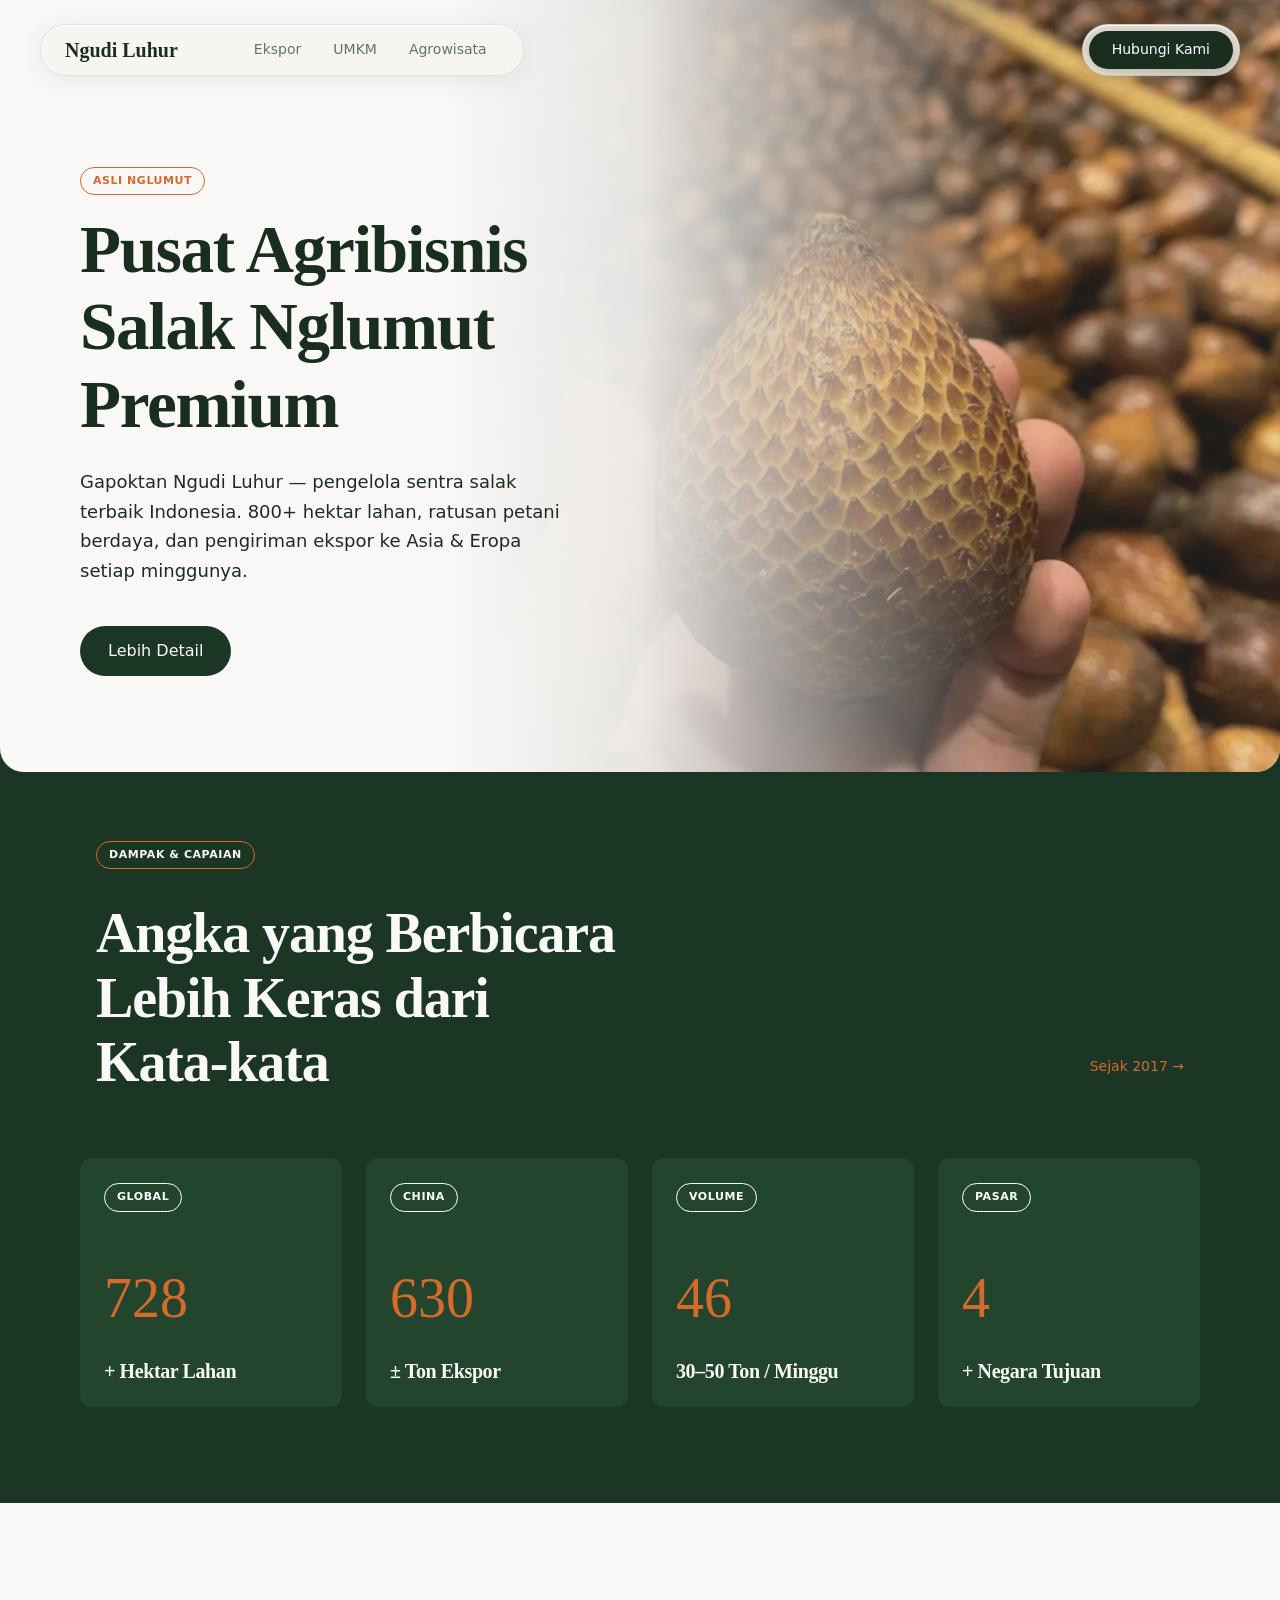
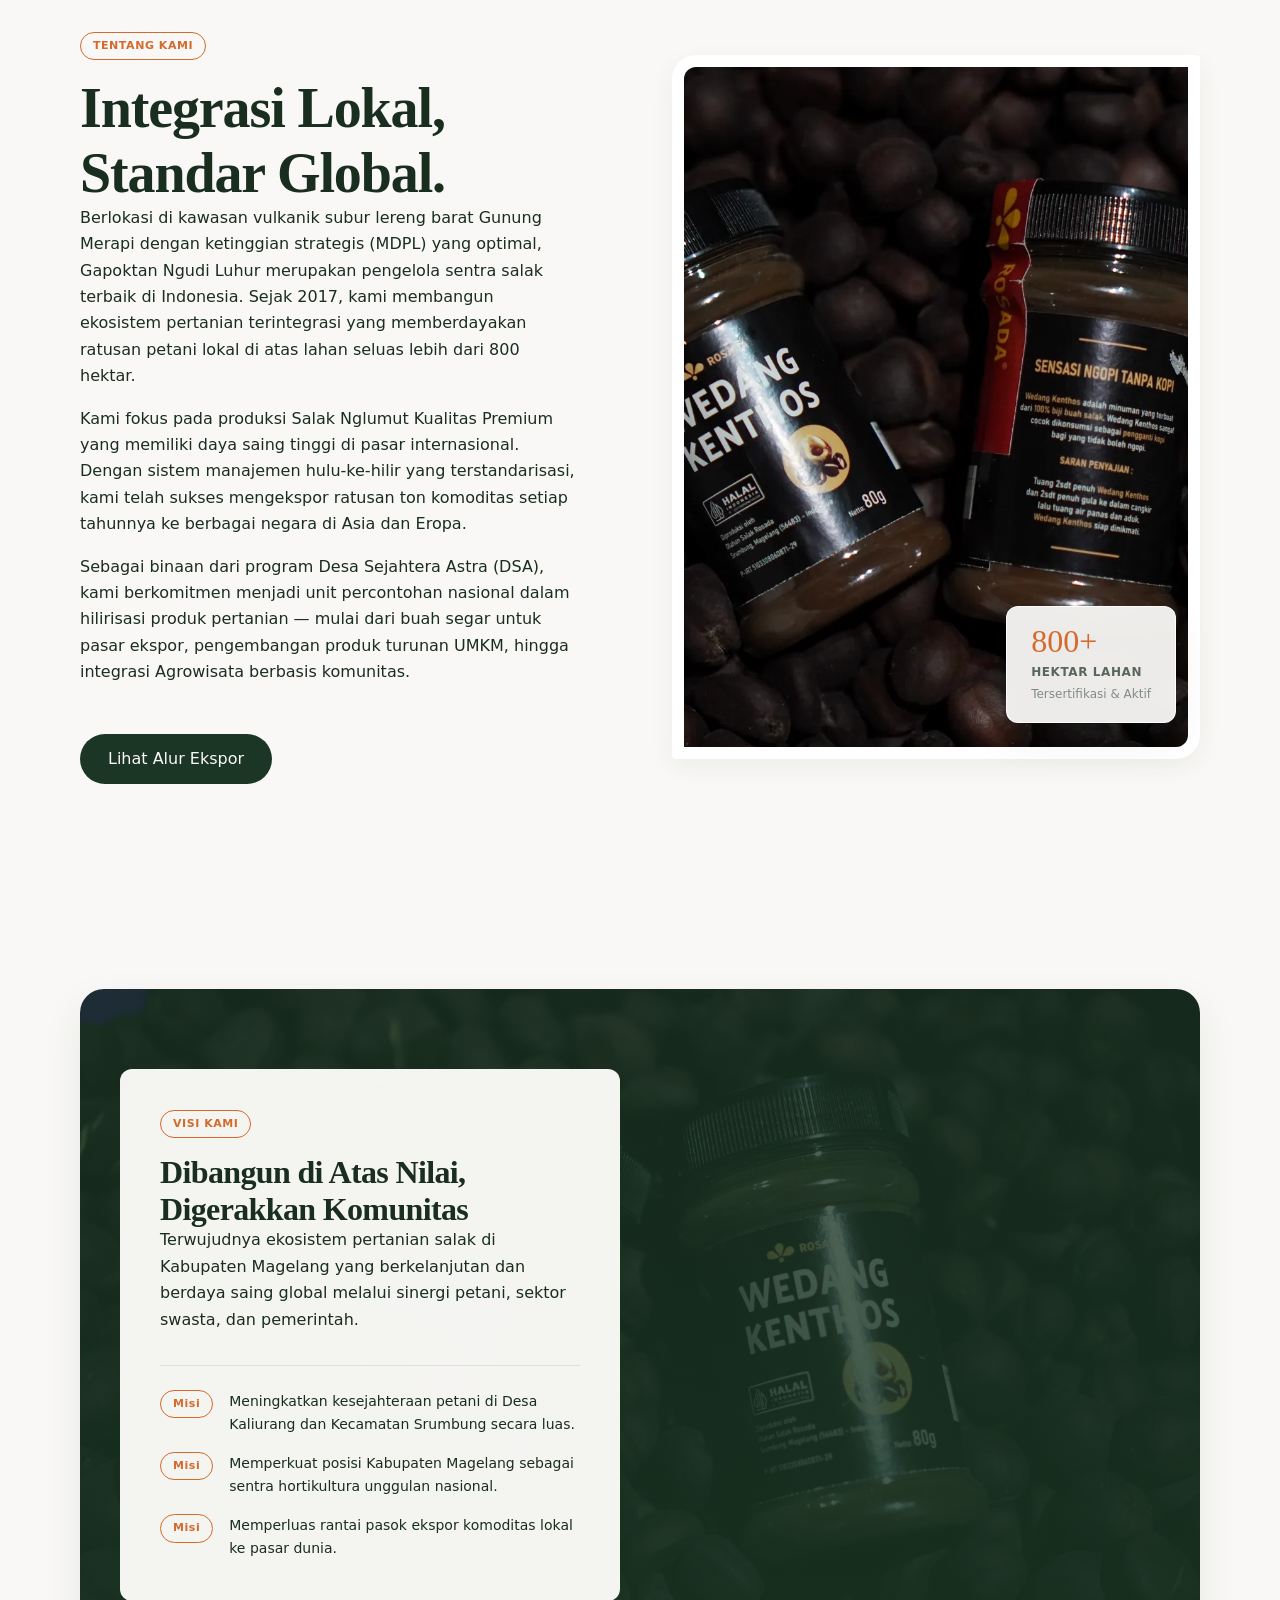
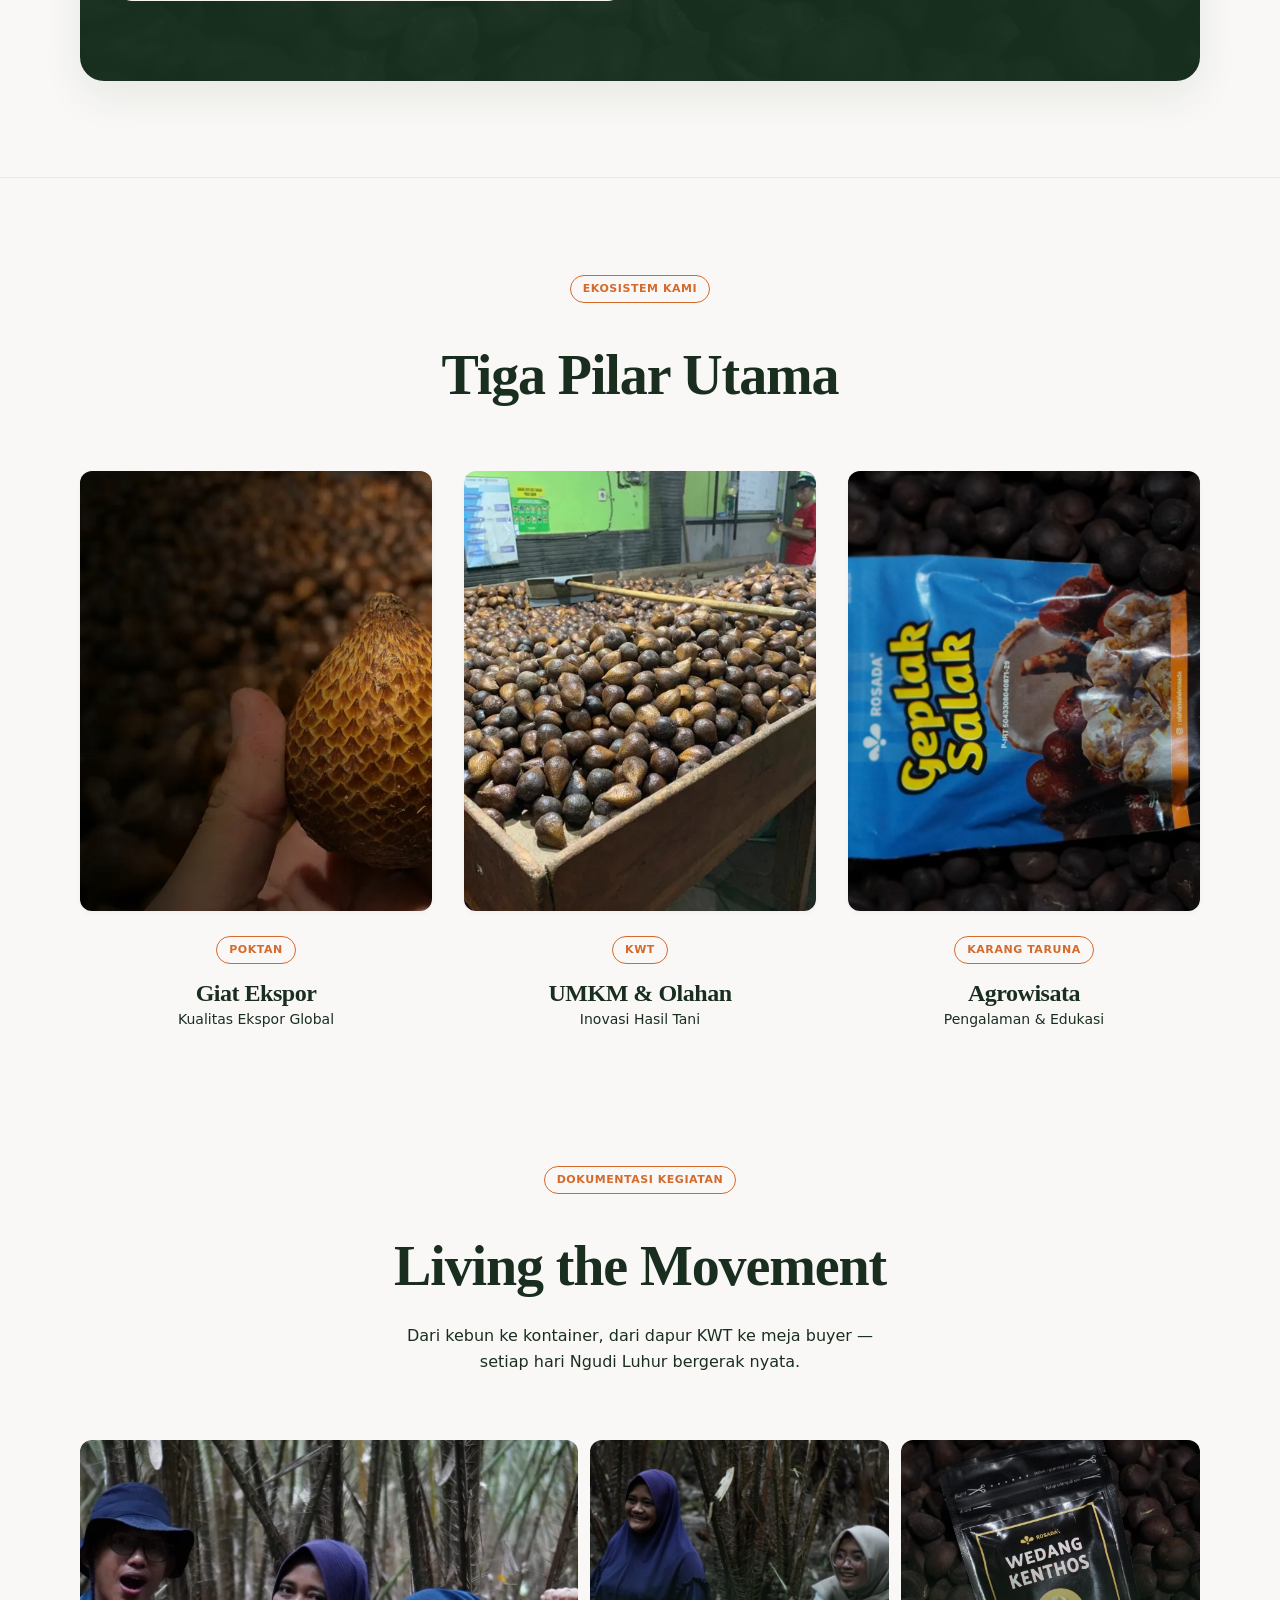
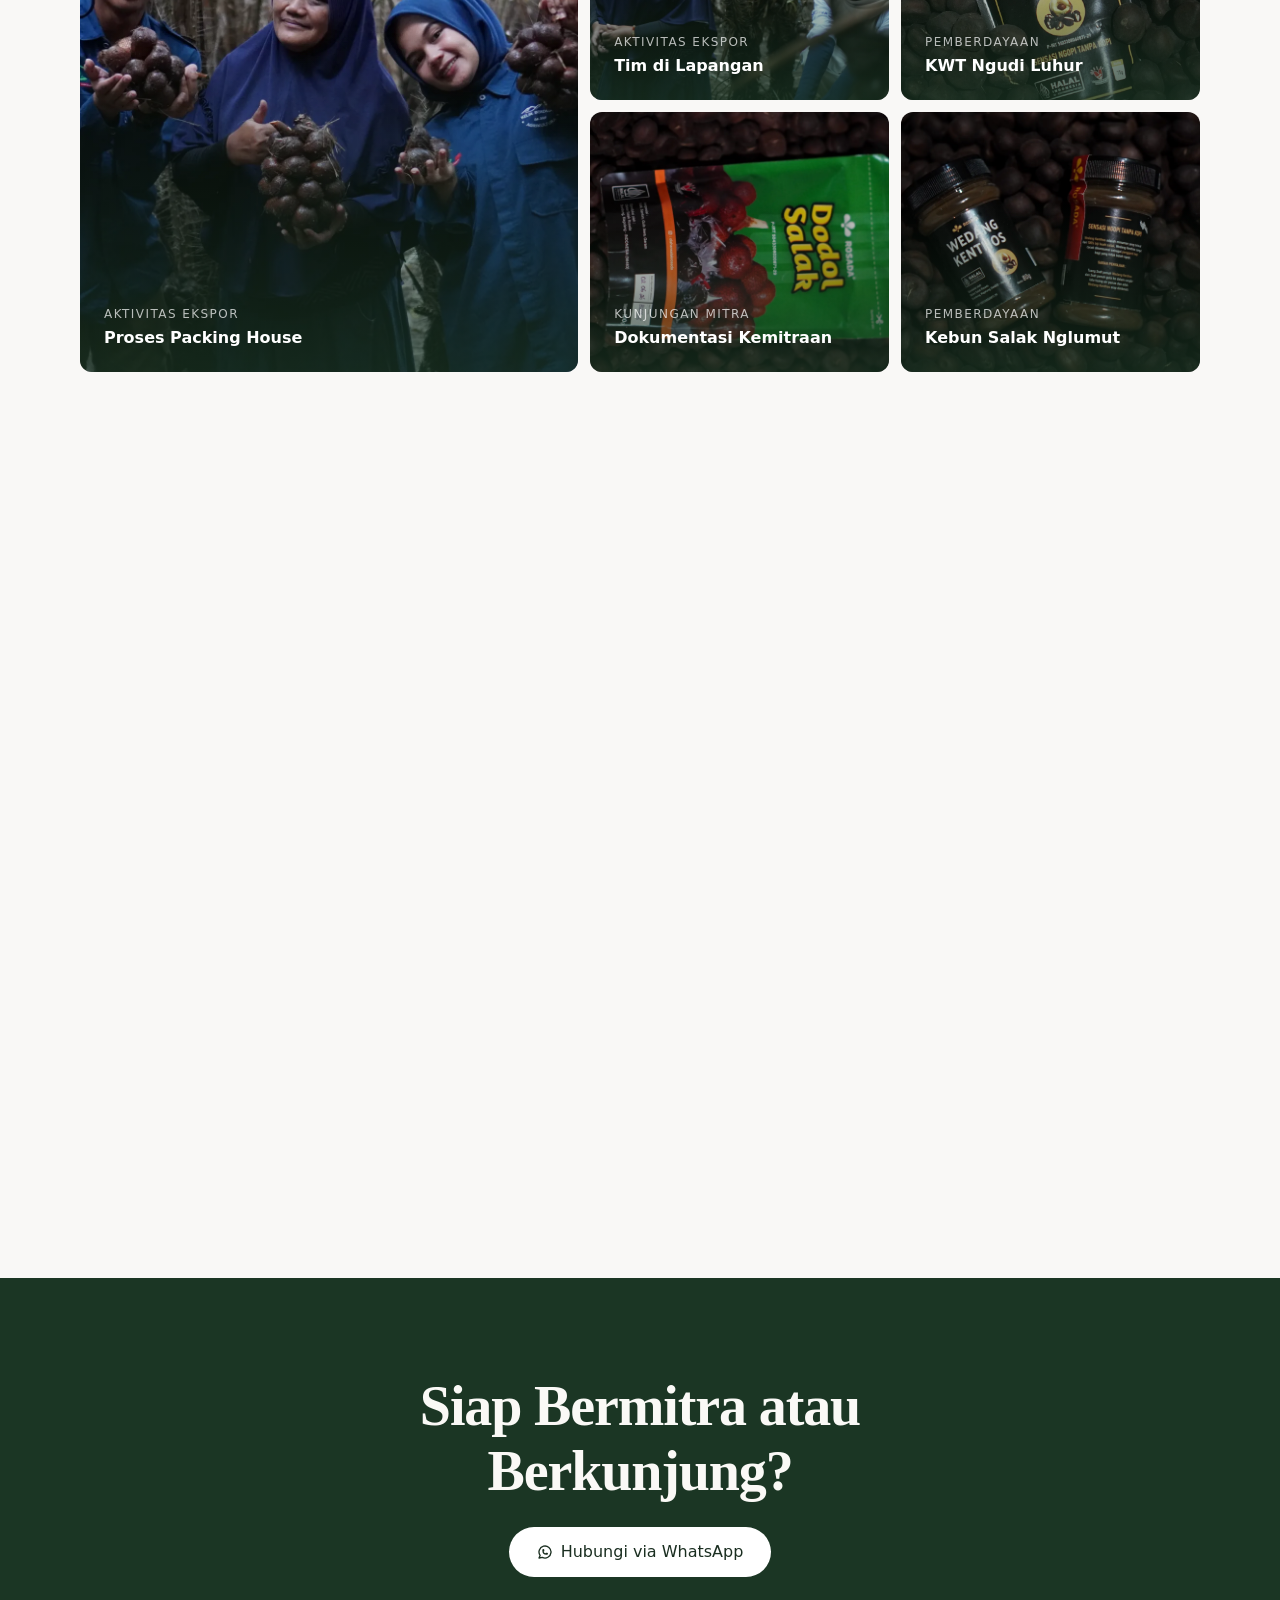
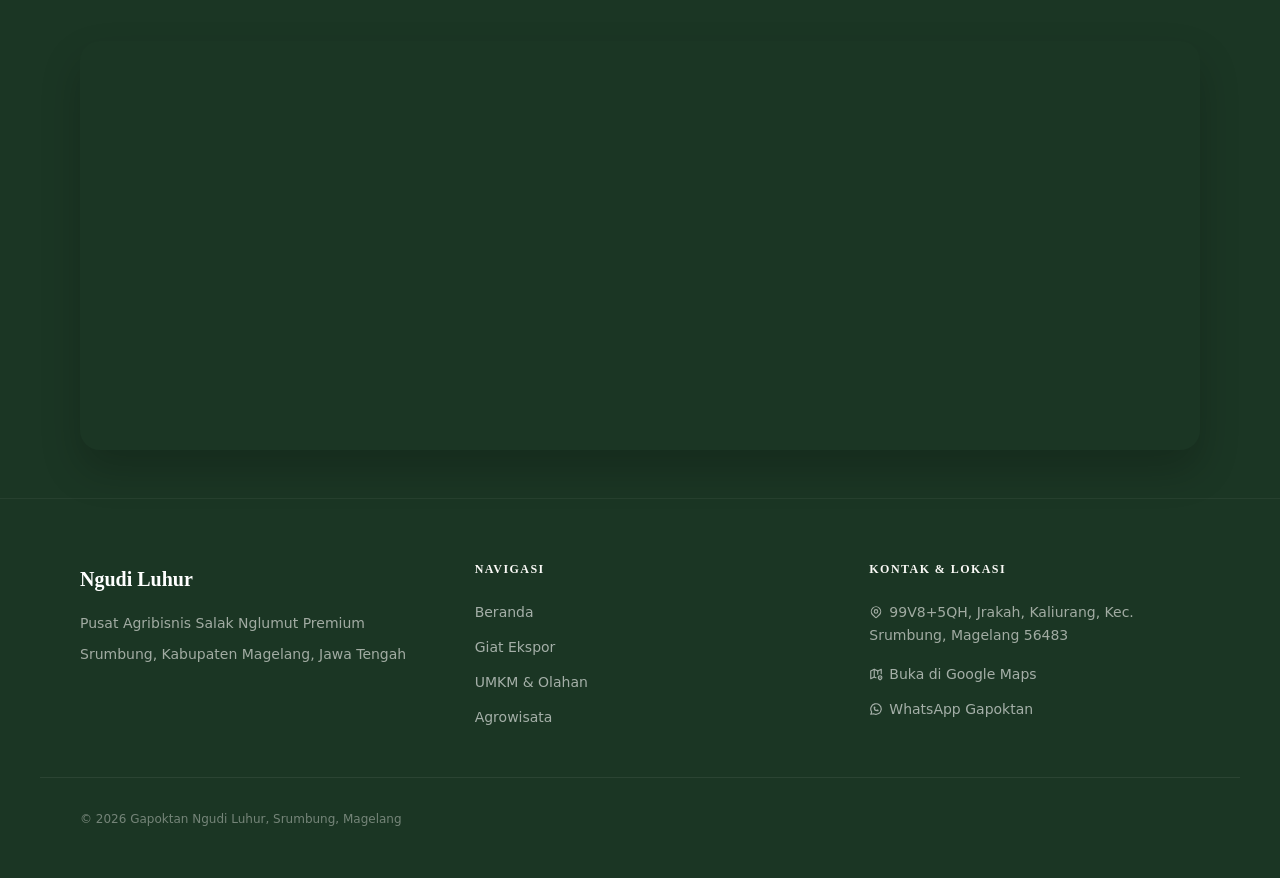
==== commit 80e70a43: "Update UI: refine navbar liquid glass, footer hover, and agrowisata form glassmorphism" ====
--- a/index.html
+++ b/index.html
@@ -8,7 +8,7 @@
 
     <link rel="preconnect" href="https://fonts.googleapis.com">
     <link rel="preconnect" href="https://fonts.gstatic.com" crossorigin>
-    <link href="https://fonts.googleapis.com/css2?family=DM+Sans:ital,opsz,wght@0,9..40,400..700;1,9..40,400..700&family=Lora:ital,wght@0,400..700;1,400..700&display=swap" rel="stylesheet">
+    <link href="https://fonts.googleapis.com/css2?family=Inter:wght@400;500;600&display=swap" rel="stylesheet">
 
     <!-- Semua CSS dimuat sekali di sini -->
     <link rel="stylesheet" href="css/tokens.css">
@@ -37,4 +37,4 @@
     <script src="js/booking.js"></script>
     <script src="js/router.js"></script>
 </body>
-</html>
+</html>
--- a/css/global.css
+++ b/css/global.css
@@ -24,8 +24,8 @@
 }
 
 h1 { font-size: var(--text-6xl); }
-h2 { font-size: var(--text-5xl); }
-h3 { font-size: var(--text-3xl); }
+h2 { font-size: clamp(2rem, 6vw, var(--text-5xl)); }
+h3 { font-size: clamp(1.5rem, 4vw, var(--text-3xl)); }
 h4 { font-size: var(--text-xl); }
 
 /* ─── Layout ─────────────────────────────────────────── */
@@ -46,10 +46,11 @@
 
 .grid {
   display: grid;
-  gap: var(--sp-6);
+  gap: var(--sp-8); /* Base gap for stacked mobile elements */
 }
 
 @media (min-width: 768px) {
+  .grid { gap: var(--sp-12); } /* Larger gap for desktop rows */
   .grid-2 { grid-template-columns: repeat(2, 1fr); }
   .grid-3 { grid-template-columns: repeat(3, 1fr); }
   .grid-4 { grid-template-columns: repeat(4, 1fr); }
--- a/css/components/navbar.css
+++ b/css/components/navbar.css
@@ -32,8 +32,8 @@
     border-radius: var(--radius-pill);
     display: flex;
     align-items: center;
-    height: 52px; /* Slightly taller for elegance */
-    padding: 0 var(--sp-6);
+    height: 44px; /* Slightly smaller for mobile */
+    padding: 0 var(--sp-4); /* Tighter padding for mobile */
     /* Soft shadow below + subtle inner light at the top rim */
     box-shadow: 0 8px 32px rgba(0, 0, 0, 0.15),
                 inset 0 1px 1px rgba(255, 255, 255, 0.15),
@@ -43,22 +43,48 @@
                 box-shadow 0.4s ease;
 }
 
-.nav-pill-left { gap: var(--sp-8); }
+@media (min-width: 768px) {
+    .nav-pill {
+        height: 52px;
+        padding: 0 var(--sp-6);
+    }
+}
+
+.nav-pill-left { gap: var(--sp-4); }
+
+@media (min-width: 1024px) {
+    .nav-pill-left { gap: var(--sp-8); }
+}
+
 .nav-pill-right {
     gap: var(--sp-4);
     padding: 6px; /* Adjust padding for the taller pill */
+    display: none; /* Hide entire right pill on mobile to save space */
+}
+
+@media (min-width: 1024px) {
+    .nav-pill-right {
+        display: flex;
+    }
 }
 
 /* ─── Logo ───────────────────────────────────────────── */
 .logo {
     font-family: var(--font-display); /* Use serif for logo */
-    font-size: var(--text-xl);
+    font-size: var(--text-lg); /* Slightly smaller on mobile */
     font-weight: var(--weight-bold);
     color: #fff;
     display: flex;
     align-items: center;
     gap: var(--sp-2);
     transition: opacity 0.2s ease;
+    white-space: nowrap; /* Prevent logo from wrapping */
+}
+
+@media (min-width: 768px) {
+    .logo {
+        font-size: var(--text-xl);
+    }
 }
 
 .logo:hover { opacity: 0.8; }
--- a/css/components/footer.css
+++ b/css/components/footer.css
@@ -5,6 +5,15 @@
   color: var(--text-white);
   padding: var(--sp-20) 0 var(--sp-10);
   font-family: var(--font-body);
+}
+
+.footer a.hover-opacity {
+    transition: color var(--transition-fast), opacity var(--transition-fast);
+}
+
+.footer a.hover-opacity:hover {
+    color: var(--orange-salak);
+    opacity: 1 !important;
 }
 
 .footer-shell {
--- a/css/components/ui.css
+++ b/css/components/ui.css
@@ -134,12 +134,13 @@
   font-family: var(--font-sans);
   font-size: 11px;
   font-weight: var(--weight-semibold);
-  border: 1px solid var(--orange-salak);    
+  border: 1px solid var(--orange-salak);
   letter-spacing: var(--tracking-wide);
   color: var(--orange-salak);
   margin-bottom: var(--sp-4);
-}
-
+  align-self: flex-start; /* Prevent vertical stretching in flex rows */
+  flex-shrink: 0; /* Prevent horizontal squishing */
+}
 .label-pill.white {
     color: var(--seed-text-light);
 }
--- a/css/home.css
+++ b/css/home.css
@@ -50,7 +50,7 @@
 
 .page-home .hero-title {
   margin-bottom: var(--sp-6);
-  font-size: var(--text-6xl);
+  font-size: clamp(2.5rem, 8vw, 4.2rem); /* Dynamic clamp for mobile to desktop */
   line-height: var(--leading-tight);
 }
 
--- a/css/agrowisata.css
+++ b/css/agrowisata.css
@@ -290,10 +290,14 @@
 
 /* ─── Booking Form Card ──────────────────────────────── */
 .booking-form-card {
-    background: var(--seed-bg-light);
-    border-radius: 20px;
+    background: rgba(255, 255, 255, 0.08); /* Slightly more white for contrast */
+    backdrop-filter: blur(24px) saturate(150%);
+    -webkit-backdrop-filter: blur(24px) saturate(150%);
+    border: 1px solid rgba(255, 255, 255, 0.15); /* Brighter border */
+    border-radius: var(--radius-lg);
     padding: var(--sp-10);
-    box-shadow: 0 32px 80px rgba(0,0,0,0.35);
+    box-shadow: 0 32px 80px rgba(0,0,0,0.4), inset 0 1px 1px rgba(255, 255, 255, 0.2);
+    color: #fff;
 }
 
 /* ─── Field System ───────────────────────────────────── */
@@ -307,44 +311,51 @@
     margin-bottom: var(--sp-6);
 }
 
+@media (max-width: 639px) {
+    .field-row {
+        grid-template-columns: 1fr; /* Stack on small mobile */
+        gap: var(--sp-6);
+    }
+}
+
 .field-label {
     display: block;
-    font-size: 0.72rem;
-    font-weight: 600;
-    letter-spacing: 0.01em;
-    color: rgba(21,57,33,0.55);
-    margin-bottom: 7px;
+    font-size: var(--text-xs);
+    font-weight: var(--weight-semibold);
+    letter-spacing: 0.02em;
+    color: rgba(255, 255, 255, 0.9); /* Brighter label */
+    margin-bottom: 8px;
     transition: color var(--transition-fast);
 }
 .field-optional {
     font-weight: 400;
-    color: rgba(21,57,33,0.35);
+    color: rgba(255, 255, 255, 0.5); /* Brighter optional text */
 }
 .field-wrap:focus-within .field-label {
-    color: var(--green-primary);
+    color: var(--orange-salak); /* Pop orange on focus */
 }
 
 .field-input {
     width: 100%;
-    padding: 13px 16px;
-    background: rgba(21,57,33,0.04);
-    border: 1.5px solid rgba(21,57,33,0.1);
-    border-radius: 11px;
+    padding: 16px 20px; /* Chunky and premium */
+    background: rgba(255, 255, 255, 0.05); /* Slight white tint instead of black */
+    border: 1px solid rgba(255, 255, 255, 0.2); /* Clearer border */
+    border-radius: 14px;
     font-family: var(--font-body);
-    font-size: var(--text-sm);
-    color: var(--text-primary);
+    font-size: var(--text-base);
+    color: #fff;
     transition: border-color var(--transition-fast), background var(--transition-fast), box-shadow var(--transition-fast);
     -webkit-appearance: none;
     appearance: none;
 }
 .field-input::placeholder {
-    color: rgba(21,57,33,0.25);
+    color: rgba(255, 255, 255, 0.55); /* Much brighter placeholder */
 }
 .field-input:focus {
     outline: none;
-    background: #fff;
-    border-color: var(--green-primary);
-    box-shadow: 0 0 0 3px rgba(21,57,33,0.08);
+    background: rgba(255, 255, 255, 0.1);
+    border-color: var(--orange-salak);
+    box-shadow: 0 0 0 3px rgba(212, 106, 44, 0.2); /* Soft orange glow */
 }
 
 /* Select */
@@ -355,12 +366,16 @@
     padding-right: 42px;
     cursor: pointer;
 }
+.field-select option {
+    background-color: var(--seed-bg-dark); /* Options dropdown is usually opaque */
+    color: #fff;
+}
 .field-chevron {
     position: absolute;
-    right: 14px;
+    right: 16px;
     top: 50%;
     transform: translateY(-50%);
-    color: rgba(21,57,33,0.4);
+    color: rgba(255, 255, 255, 0.7); /* Brighter chevron */
     pointer-events: none;
     display: flex;
 }
@@ -373,21 +388,21 @@
 }
 .field-phone-prefix {
     position: absolute;
-    left: 16px;
-    font-size: var(--text-sm);
-    font-weight: 600;
-    color: rgba(21,57,33,0.5);
+    left: 20px;
+    font-size: var(--text-base);
+    font-weight: var(--weight-semibold);
+    color: rgba(255, 255, 255, 0.85); /* Brighter prefix */
     pointer-events: none;
     z-index: 1;
 }
 .field-phone-input {
-    padding-left: 46px;
+    padding-left: 60px;
 }
 
 /* Textarea */
 textarea.field-input {
     resize: none;
-    min-height: 88px;
+    min-height: 100px;
     line-height: var(--leading-normal);
 }
 
@@ -398,22 +413,75 @@
     justify-content: center;
     gap: var(--sp-3);
     width: 100%;
-    padding: 15px var(--sp-8);
-    margin-top: var(--sp-4);
-    background: var(--green-primary);
+    padding: 16px var(--sp-8);
+    margin-top: var(--sp-6);
+    background: var(--orange-salak); /* Vibrant accent color */
     color: #fff;
     border: none;
-    border-radius: 11px;
+    border-radius: var(--radius-pill); /* Elegant pill shape */
     font-family: var(--font-body);
-    font-size: var(--text-sm);
-    font-weight: 600;
-    letter-spacing: 0.01em;
+    font-size: var(--text-base);
+    font-weight: var(--weight-medium);
     cursor: pointer;
-    transition: background var(--transition-fast), transform var(--transition-fast);
-}
+    transition: background var(--transition-base), transform var(--transition-base), box-shadow var(--transition-base);
+    position: relative;
+    overflow: hidden;
+}
+
+/* Re-apply the shimmer to the submit button */
+.btn-book::before {
+    content: '';
+    position: absolute;
+    top: -50%;
+    left: -80%;
+    width: 55%;
+    height: 200%;
+    background: linear-gradient(105deg, transparent, rgba(255,255,255,0.26), transparent);
+    transform: skewX(-20deg);
+    transition: left 0.6s ease;
+    pointer-events: none;
+    z-index: 1;
+}
+
+.btn-book:hover::before {
+    left: 135%;
+}
+
 .btn-book:hover {
-    background: #1e4a2c;
+    background: var(--green-dark);
+    transform: translateY(-2px);
+    box-shadow: var(--shadow-md);
 }
 .btn-book:active {
     transform: scale(0.99);
 }
+
+}
+
+/* Re-apply the shimmer to the submit button */
+.btn-book::before {
+    content: '';
+    position: absolute;
+    top: -50%;
+    left: -80%;
+    width: 55%;
+    height: 200%;
+    background: linear-gradient(105deg, transparent, rgba(255,255,255,0.26), transparent);
+    transform: skewX(-20deg);
+    transition: left 0.6s ease;
+    pointer-events: none;
+    z-index: 1;
+}
+
+.btn-book:hover::before {
+    left: 135%;
+}
+
+.btn-book:hover {
+    background: var(--green-dark);
+    transform: translateY(-2px);
+    box-shadow: var(--shadow-md);
+}
+.btn-book:active {
+    transform: scale(0.99);
+}
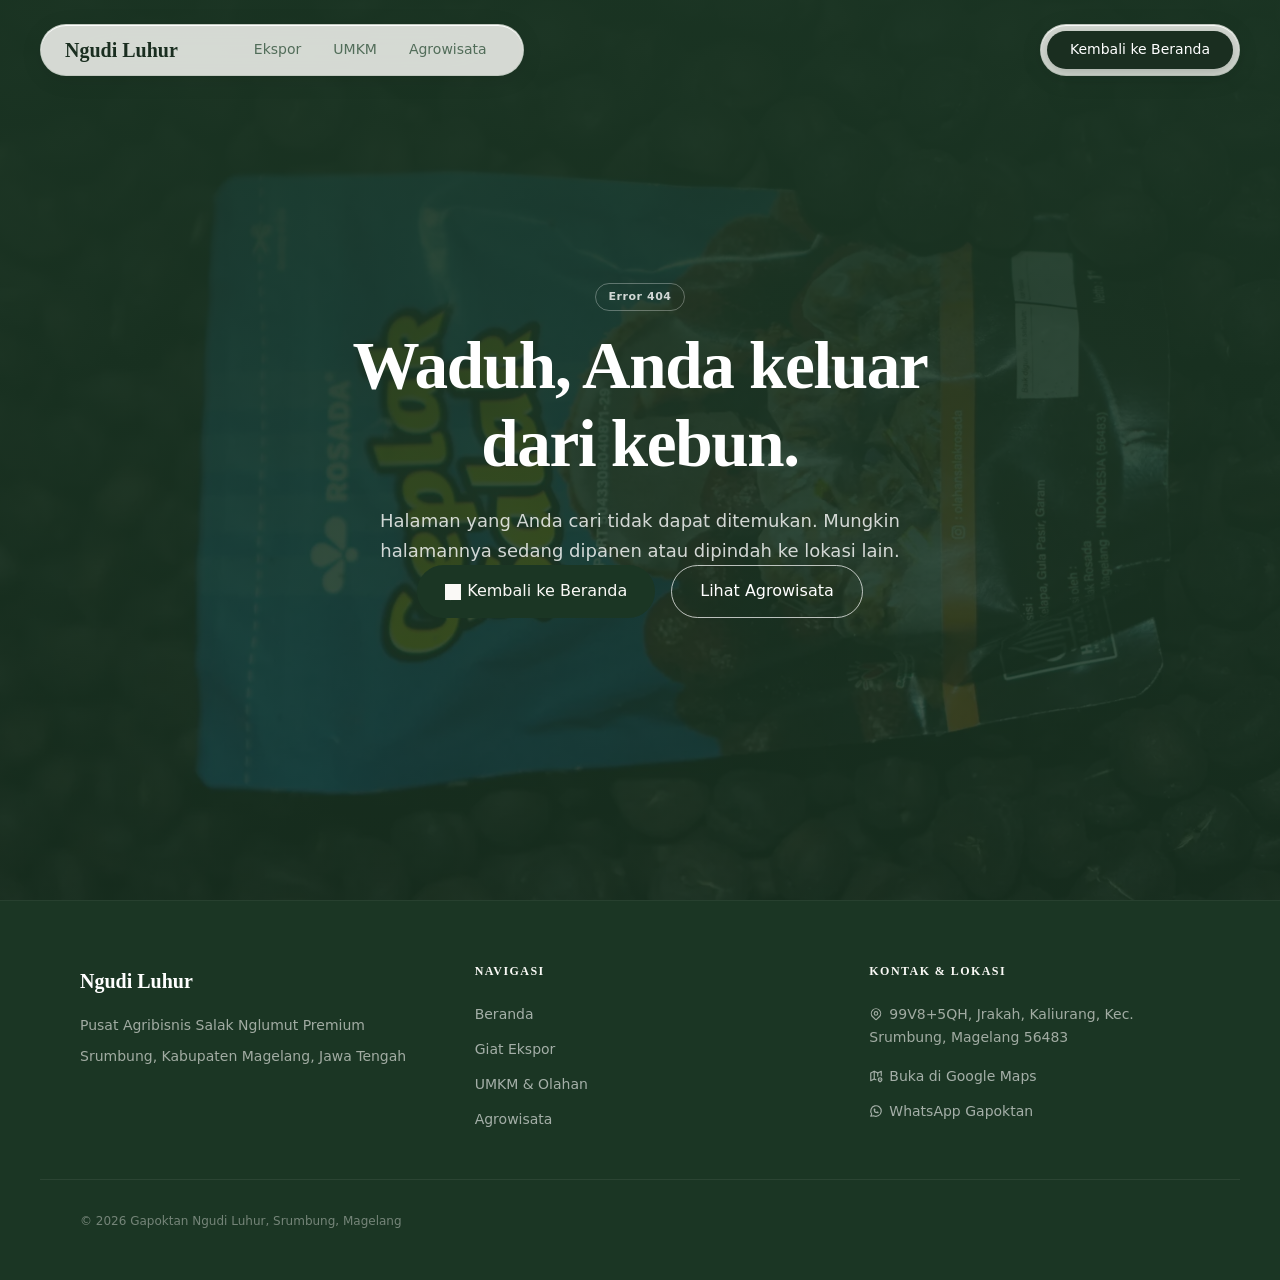
==== commit aab8a86e: "feat(router): add 404 page and dynamic SEO/OpenGraph metadata" ====
--- a/index.html
+++ b/index.html
@@ -4,7 +4,14 @@
     <meta charset="UTF-8">
     <meta name="viewport" content="width=device-width, initial-scale=1.0">
     <title>Gapoktan Ngudi Luhur — Pusat Agribisnis Salak Nglumut Premium</title>
-    <meta name="description" content="Gapoktan Ngudi Luhur — pengelola sentra salak Nglumut terbaik Indonesia di lereng Merapi, Srumbung, Magelang. Ekspor, UMKM, dan Agrowisata.">
+    <meta id="meta-desc" name="description" content="Gapoktan Ngudi Luhur — pengelola sentra salak Nglumut terbaik Indonesia di lereng Merapi, Srumbung, Magelang. Ekspor, UMKM, dan Agrowisata.">
+
+    <!-- Open Graph / SEO Tags -->
+    <meta id="og-title" property="og:title" content="Gapoktan Ngudi Luhur — Pusat Agribisnis Salak Nglumut Premium">
+    <meta id="og-desc" property="og:description" content="Gapoktan Ngudi Luhur — pengelola sentra salak Nglumut terbaik Indonesia di lereng Merapi, Srumbung, Magelang. Ekspor, UMKM, dan Agrowisata.">
+    <meta id="og-image" property="og:image" content="/assets/images/hero/section1.webp">
+    <meta id="og-url" property="og:url" content="">
+    <meta property="og:type" content="website">
 
     <link rel="preconnect" href="https://fonts.googleapis.com">
     <link rel="preconnect" href="https://fonts.gstatic.com" crossorigin>
@@ -22,6 +29,7 @@
     <link rel="stylesheet" href="css/ekspor.css">
     <link rel="stylesheet" href="css/umkm.css">
     <link rel="stylesheet" href="css/agrowisata.css">
+    <link rel="stylesheet" href="css/404.css">
 </head>
 <body>
 
--- a/css/404.css
+++ b/css/404.css
@@ -0,0 +1,38 @@
+/* ─── 404 Page Specific Styles ─────────────────────── */
+
+.page-404 .not-found-section {
+    position: relative;
+    min-height: 100vh;
+    display: flex;
+    align-items: center;
+    justify-content: center;
+    text-align: center;
+    background: url('../assets/images/hero/DSC05001.webp') center/cover no-repeat;
+}
+
+.page-404 .not-found-overlay {
+    position: absolute;
+    inset: 0;
+    background: linear-gradient(
+        to bottom,
+        rgba(27, 54, 36, 0.95) 0%,
+        rgba(27, 54, 36, 0.80) 100%
+    );
+}
+
+.page-404 .not-found-content {
+    position: relative;
+    z-index: 2;
+    padding: var(--sp-24) 0;
+}
+
+.page-404 .not-found-lead {
+    line-height: var(--leading-normal);
+}
+
+/* Tweak specifically for the error label */
+.page-404 .label-pill {
+    border-color: rgba(255, 255, 255, 0.3);
+    color: rgba(255, 255, 255, 0.8);
+    align-self: center; /* Center it in the flex layout */
+}
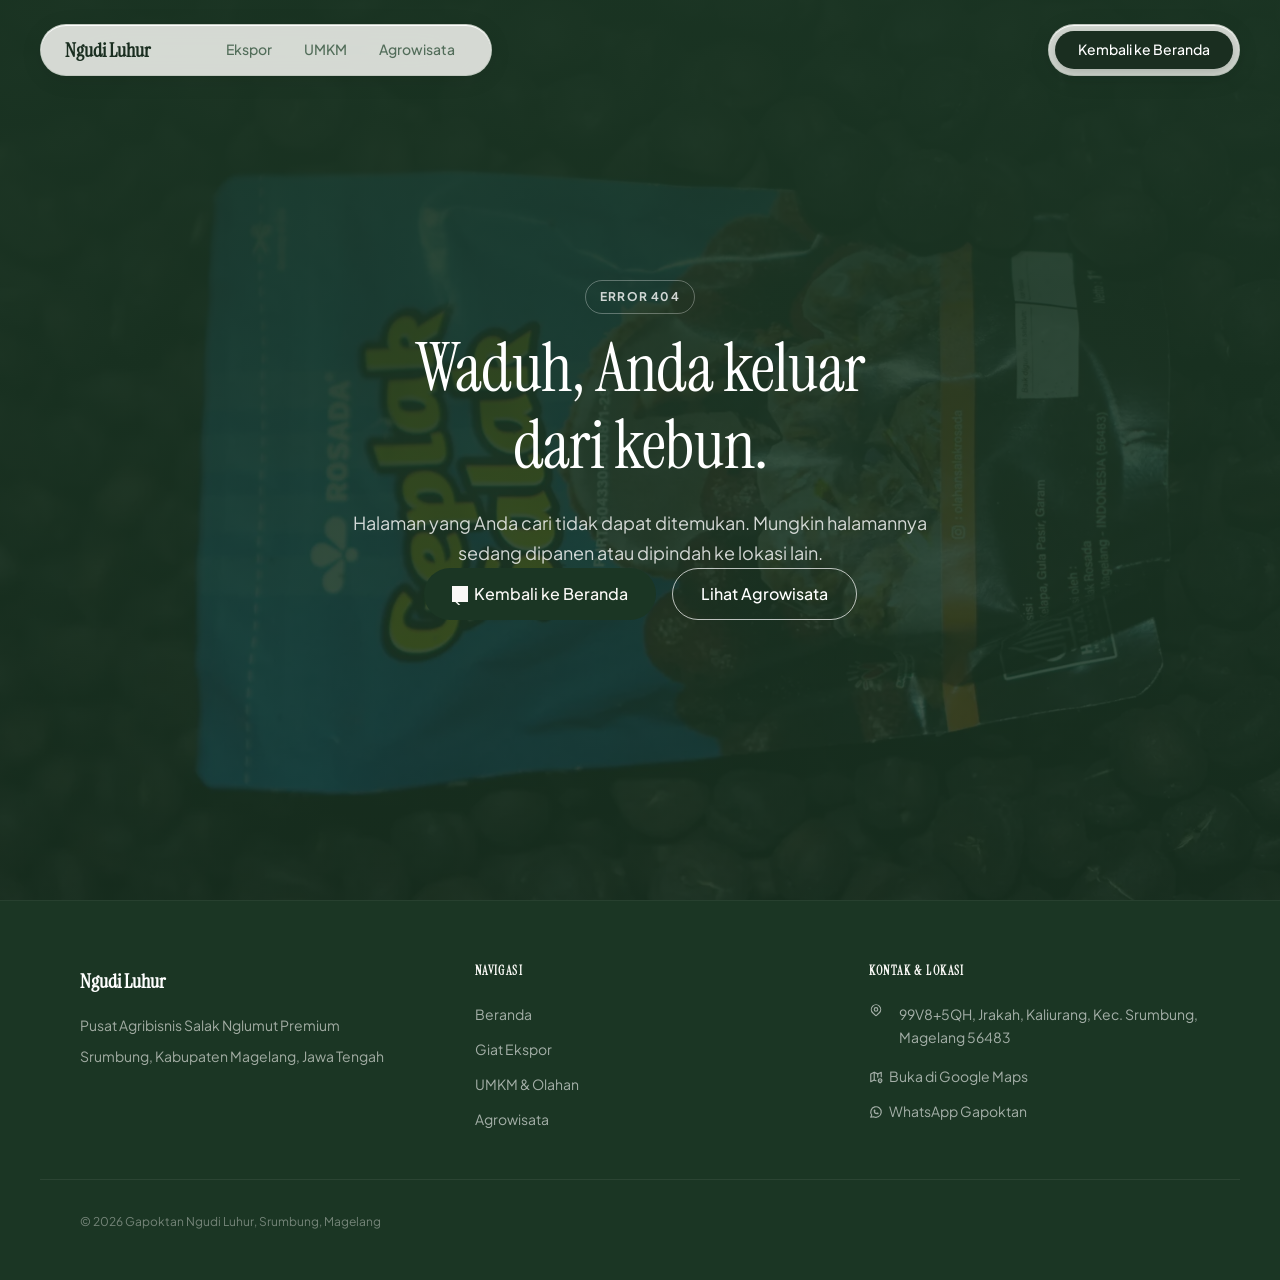
==== commit 39be37fa: "feat(ui): modernize typography, refine mobile menu, and standardize card symmetry - Replaced old ser" ====
--- a/index.html
+++ b/index.html
@@ -9,13 +9,13 @@
     <!-- Open Graph / SEO Tags -->
     <meta id="og-title" property="og:title" content="Gapoktan Ngudi Luhur — Pusat Agribisnis Salak Nglumut Premium">
     <meta id="og-desc" property="og:description" content="Gapoktan Ngudi Luhur — pengelola sentra salak Nglumut terbaik Indonesia di lereng Merapi, Srumbung, Magelang. Ekspor, UMKM, dan Agrowisata.">
-    <meta id="og-image" property="og:image" content="/assets/images/hero/section1.webp">
-    <meta id="og-url" property="og:url" content="">
+    <meta id="og-image" property="og:image" content="https://gapoktan-ngudi-luhur.vercel.app/assets/images/og-image.jpg?v=3">
+    <meta id="og-url" property="og:url" content="https://gapoktan-ngudi-luhur.vercel.app">
     <meta property="og:type" content="website">
 
     <link rel="preconnect" href="https://fonts.googleapis.com">
     <link rel="preconnect" href="https://fonts.gstatic.com" crossorigin>
-    <link href="https://fonts.googleapis.com/css2?family=Inter:wght@400;500;600&display=swap" rel="stylesheet">
+    <link href="https://fonts.googleapis.com/css2?family=Instrument+Serif:ital@0;1&family=Plus+Jakarta+Sans:wght@400;500;600;700&display=swap" rel="stylesheet">
 
     <!-- Semua CSS dimuat sekali di sini -->
     <link rel="stylesheet" href="css/tokens.css">
--- a/css/tokens.css
+++ b/css/tokens.css
@@ -19,10 +19,10 @@
   --bg-white        : #FFFFFF;
   --bg-dark         : var(--seed-bg-dark);
 
-  /* ─── Typography (Serif Heading, Sans-serif Body) ──── */
-  --font-display    : 'Lora', 'Times New Roman', Times, serif; /* Elegant, premium feel for headings */
-  --font-body       : 'DM Sans', system-ui, -apple-system, BlinkMacSystemFont, "Segoe UI", Roboto, sans-serif; /* Clean, modern, warm sans for body */
-  --font-sans       : var(--font-body); /* Legacy fallback */
+  /* ─── Typography (Modern Serif Heading, Clean Sans Body) ──── */
+  --font-display    : 'Instrument Serif', serif; /* Ultra-modern, high contrast, premium editorial feel */
+  --font-body       : 'Plus Jakarta Sans', system-ui, sans-serif; /* Modern, clean, professional */
+  --font-sans       : var(--font-body);
 
   --text-xs         : 0.75rem;    /* 12px */
   --text-sm         : 0.875rem;   /* 14px */
--- a/css/global.css
+++ b/css/global.css
@@ -14,19 +14,20 @@
   font-family: var(--font-display);
   line-height: var(--leading-tight);
   color: var(--seed-text-dark);
-  letter-spacing: var(--tracking-tight);
+  letter-spacing: -0.01em; /* Tighter for Instrument Serif */
 }
 
 .text-content {
   color: var(--seed-text-dark);
   line-height: var(--leading-normal);
   font-weight: var(--weight-regular);
-}
-
-h1 { font-size: var(--text-6xl); }
-h2 { font-size: clamp(2rem, 6vw, var(--text-5xl)); }
-h3 { font-size: clamp(1.5rem, 4vw, var(--text-3xl)); }
-h4 { font-size: var(--text-xl); }
+  letter-spacing: -0.01em;
+}
+
+h1 { font-size: var(--text-6xl); font-weight: 400; } /* Instrument Serif is best at 400 */
+h2 { font-size: clamp(2.5rem, 8vw, var(--text-5xl)); font-weight: 400; }
+h3 { font-size: clamp(1.75rem, 5vw, var(--text-3xl)); font-weight: 400; }
+h4 { font-size: var(--text-xl); font-weight: 500; }
 
 /* ─── Layout ─────────────────────────────────────────── */
 
--- a/css/components/navbar.css
+++ b/css/components/navbar.css
@@ -215,46 +215,62 @@
 /* ─── Hamburger (Mobile) ─────────────────────────────── */
 .menu-toggle {
     pointer-events: auto;
-    display: flex;
-    flex-direction: column;
-    gap: 5px;
+    position: relative;
     z-index: 1001;
-    background: rgba(12, 12, 12, 0.3);
+    background: rgba(12, 12, 12, 0.4);
     backdrop-filter: blur(24px) saturate(180%);
     -webkit-backdrop-filter: blur(24px) saturate(180%);
-    border: 1px solid rgba(255, 255, 255, 0.14);
+    border: 1px solid rgba(255, 255, 255, 0.18);
     border-radius: 50%;
     width: 48px;
     height: 48px;
+    display: flex;
     align-items: center;
     justify-content: center;
-    box-shadow: 0 4px 24px rgba(0, 0, 0, 0.18),
-                inset 0 1px 0 rgba(255, 255, 255, 0.12);
-    transition: background 0.35s ease,
-                border-color 0.35s ease,
-                box-shadow 0.35s ease;
+    box-shadow: 0 4px 24px rgba(0, 0, 0, 0.2),
+                inset 0 1px 0 rgba(255, 255, 255, 0.1);
+    transition: background 0.3s ease, transform 0.2s ease;
+    cursor: pointer;
+}
+
+.menu-toggle:hover {
+    background: rgba(12, 12, 12, 0.5);
+    border-color: rgba(255, 255, 255, 0.3);
+}
+
+.menu-toggle:active {
+    transform: scale(0.92);
 }
 
 .menu-toggle span {
-    display: block;
+    position: absolute;
+    left: 14px; /* Perfectly centered for 20px width in 48px box (48-20)/2 = 14 */
     width: 20px;
-    height: 2px;
+    height: 1.5px;
     background: #fff;
-    border-radius: 2px;
-    transition: transform 0.3s ease, opacity 0.2s ease, background 0.3s ease;
-    transform-origin: center;
-}
+    border-radius: 1px;
+    transition: transform 0.4s cubic-bezier(0.175, 0.885, 0.32, 1.275), opacity 0.2s ease;
+}
+
+/* Hamburger State */
+.menu-toggle span:first-child { transform: translateY(-4px); }
+.menu-toggle span:last-child  { transform: translateY(4px); }
 
 @media (min-width: 1024px) {
     .menu-toggle { display: none; }
 }
 
-/* ─── Hamburger → X ──────────────────────────────────── */
+/* ─── Hamburger → X (Open State) ───────────────────────── */
+.menu-toggle.open {
+    background: rgba(220, 38, 38, 0.15); /* Subtle red tint for "close" */
+    border-color: rgba(220, 38, 38, 0.3);
+}
+
 .menu-toggle.open span:first-child {
-    transform: translateY(7px) rotate(45deg);
+    transform: translateY(0) rotate(45deg);
 }
 .menu-toggle.open span:last-child {
-    transform: translateY(-7px) rotate(-45deg);
+    transform: translateY(0) rotate(-45deg);
 }
 
 /* ─── On Light Section — frosted cream glass ─────────── */
--- a/css/components/ui.css
+++ b/css/components/ui.css
@@ -129,17 +129,18 @@
 
 .label-pill {
   display: inline-block;
-  padding: 4px 12px;
+  padding: 6px 14px;
   border-radius: var(--radius-pill);
   font-family: var(--font-sans);
-  font-size: 11px;
-  font-weight: var(--weight-semibold);
+  font-size: var(--text-xs);
+  font-weight: 700;
+  text-transform: uppercase;
   border: 1px solid var(--orange-salak);
-  letter-spacing: var(--tracking-wide);
+  letter-spacing: 0.1em;
   color: var(--orange-salak);
   margin-bottom: var(--sp-4);
-  align-self: flex-start; /* Prevent vertical stretching in flex rows */
-  flex-shrink: 0; /* Prevent horizontal squishing */
+  align-self: flex-start;
+  flex-shrink: 0;
 }
 .label-pill.white {
     color: var(--seed-text-light);
@@ -172,15 +173,22 @@
   border-radius: var(--radius-md);
   overflow: hidden;
   position: relative;
+  display: flex;
+  flex-direction: column;
   --card-accent: var(--orange-salak);
   transition: background var(--transition-base),
-              transform 0.4s cubic-bezier(0.34, 1.2, 0.64, 1),
-              box-shadow 0.4s ease;
+              transform 0.5s cubic-bezier(0.175, 0.885, 0.32, 1.275),
+              box-shadow 0.5s ease;
   padding: var(--sp-6);
   border: 1px solid rgba(0,0,0,0.05);
 }
 
-
+.card-body {
+  padding: 0;
+  flex: 1;
+  display: flex;
+  flex-direction: column;
+}
 
 .card.solid {
     background-color: var(--seed-bg-light);
@@ -198,20 +206,20 @@
 
 .card:hover {
   background-color: rgba(0,0,0,0.03);
-  transform: translateY(-10px);
-  box-shadow: 0 16px 40px rgba(0,0,0,0.1);
+  transform: translateY(-12px) scale(1.02);
+  box-shadow: 0 24px 48px rgba(0,0,0,0.1);
 }
 
 .card.solid:hover {
-    background-color: #eae8e1;
-    transform: translateY(-10px);
-    box-shadow: 0 16px 44px rgba(0,0,0,0.12);
+    background-color: #f0eee6;
+    transform: translateY(-12px) scale(1.02);
+    box-shadow: 0 24px 56px rgba(0,0,0,0.12);
 }
 
 .card.dark:hover {
     background-color: rgba(255,255,255, 0.1);
-    transform: translateY(-10px);
-    box-shadow: 0 20px 56px rgba(0,0,0,0.45);
+    transform: translateY(-12px) scale(1.02);
+    box-shadow: 0 24px 64px rgba(0,0,0,0.35);
 }
 
 .card-image-wrap {
--- a/css/umkm.css
+++ b/css/umkm.css
@@ -150,21 +150,6 @@
     font-size: var(--text-base);
 }
 
-.btn-green {
-    background: var(--green-primary);
-    color: #fff;
-    padding: 8px 20px;
-    border-radius: var(--radius-pill);
-    font-size: var(--text-sm);
-    font-weight: var(--weight-medium);
-    transition: opacity var(--transition-fast);
-    display: inline-block;
-}
-
-.btn-green:hover {
-    opacity: 0.85;
-}
-
 
 /* ─── Featured Product Section ───────────────────────── */
 .umkm-featured {
--- a/css/agrowisata.css
+++ b/css/agrowisata.css
@@ -66,7 +66,7 @@
 
 .agro-feature-list li {
     font-size: var(--text-sm);
-    color: rgba(255, 255, 255, 0.72);
+    color: rgba(255, 255, 255, 0.8);
     padding-left: var(--sp-5);
     position: relative;
 }
@@ -75,50 +75,86 @@
     content: '✓';
     position: absolute;
     left: 0;
-    color: var(--orange-salak);
+    color: #fff;
+    opacity: 0.6;
     font-weight: 700;
-}
-
-.agro-feature-list-strong li {
-    color: rgba(255, 255, 255, 0.85);
 }
 
 .agro-package-icon {
     font-size: 1.75rem;
     display: block;
     margin-bottom: var(--sp-6);
-    color: rgba(255, 255, 255, 0.85);
+    color: #fff;
 }
 
 .agro-package-meta {
-    color: rgba(255, 255, 255, 0.5);
-}
-
-.agro-package-meta-strong {
-    color: rgba(255, 255, 255, 0.8);
+    color: rgba(255, 255, 255, 0.6);
 }
 
 .agro-package-desc {
-    color: rgba(255, 255, 255, 0.7);
-    font-size: var(--text-sm);
-    line-height: var(--leading-normal);
-    margin-bottom: var(--sp-8);
-}
-
-.agro-package-desc-strong {
     color: rgba(255, 255, 255, 0.85);
     font-size: var(--text-sm);
     line-height: var(--leading-normal);
     margin-bottom: var(--sp-8);
 }
 
-.agro-card-highlight {
-    background: var(--orange-salak);
-}
-
-.agro-btn-highlight {
+/* ─── Symmetrical Package Cards ──────────────────────── */
+.agro-packages-grid {
+    align-items: stretch;
+}
+
+.agro-package-card {
+    height: 100%;
+    border: none !important;
+}
+
+.agro-card-body {
+    flex: 1;
+}
+
+/* ─── Card Colors & Variants ─────────────────────────── */
+.agro-card-green {
+    background-color: var(--seed-bg-dark-elevated);
+}
+.agro-card-green:hover {
+    background-color: #2c5539;
+    box-shadow: 0 20px 60px rgba(27, 54, 36, 0.4);
+}
+
+.agro-card-orange {
+    background-color: var(--orange-salak);
+}
+.agro-card-orange:hover {
+    background-color: #e07a3c;
+    box-shadow: 0 20px 60px rgba(212, 106, 44, 0.4);
+}
+
+.agro-card-brown {
+    background-color: var(--brown-primary);
+}
+.agro-card-brown:hover {
+    background-color: #6d4937;
+    box-shadow: 0 20px 60px rgba(92, 61, 46, 0.4);
+}
+
+.agro-package-card:hover {
+    transform: translateY(-12px) scale(1.02);
+}
+
+/* ─── Consistent Card Buttons ────────────────────────── */
+.btn-outline-card {
+    background: transparent;
+    color: #fff;
+    border: 1.5px solid rgba(255, 255, 255, 0.3);
+    backdrop-filter: blur(4px);
+}
+
+.btn-outline-card:hover {
     background: #fff;
-    color: var(--orange-salak);
+    color: var(--seed-text-dark);
+    border-color: #fff;
+    transform: translateY(-2px);
+    box-shadow: 0 8px 20px rgba(0,0,0,0.1);
 }
 
 .agro-copy-520 {
@@ -456,32 +492,15 @@
     transform: scale(0.99);
 }
 
-}
-
-/* Re-apply the shimmer to the submit button */
-.btn-book::before {
-    content: '';
-    position: absolute;
-    top: -50%;
-    left: -80%;
-    width: 55%;
-    height: 200%;
-    background: linear-gradient(105deg, transparent, rgba(255,255,255,0.26), transparent);
-    transform: skewX(-20deg);
-    transition: left 0.6s ease;
-    pointer-events: none;
-    z-index: 1;
-}
-
-.btn-book:hover::before {
-    left: 135%;
-}
-
-.btn-book:hover {
-    background: var(--green-dark);
-    transform: translateY(-2px);
-    box-shadow: var(--shadow-md);
-}
-.btn-book:active {
-    transform: scale(0.99);
-}
+/* ─── Form Validation States ─────────────────────────── */
+.field-input.field-error {
+    border-color: #ef4444; /* Vibrant Red */
+    box-shadow: 0 0 0 3px rgba(239, 68, 68, 0.2);
+    animation: shake-error 0.4s ease;
+}
+
+@keyframes shake-error {
+    0%, 100% { transform: translateX(0); }
+    20%, 60% { transform: translateX(-4px); }
+    40%, 80% { transform: translateX(4px); }
+}
